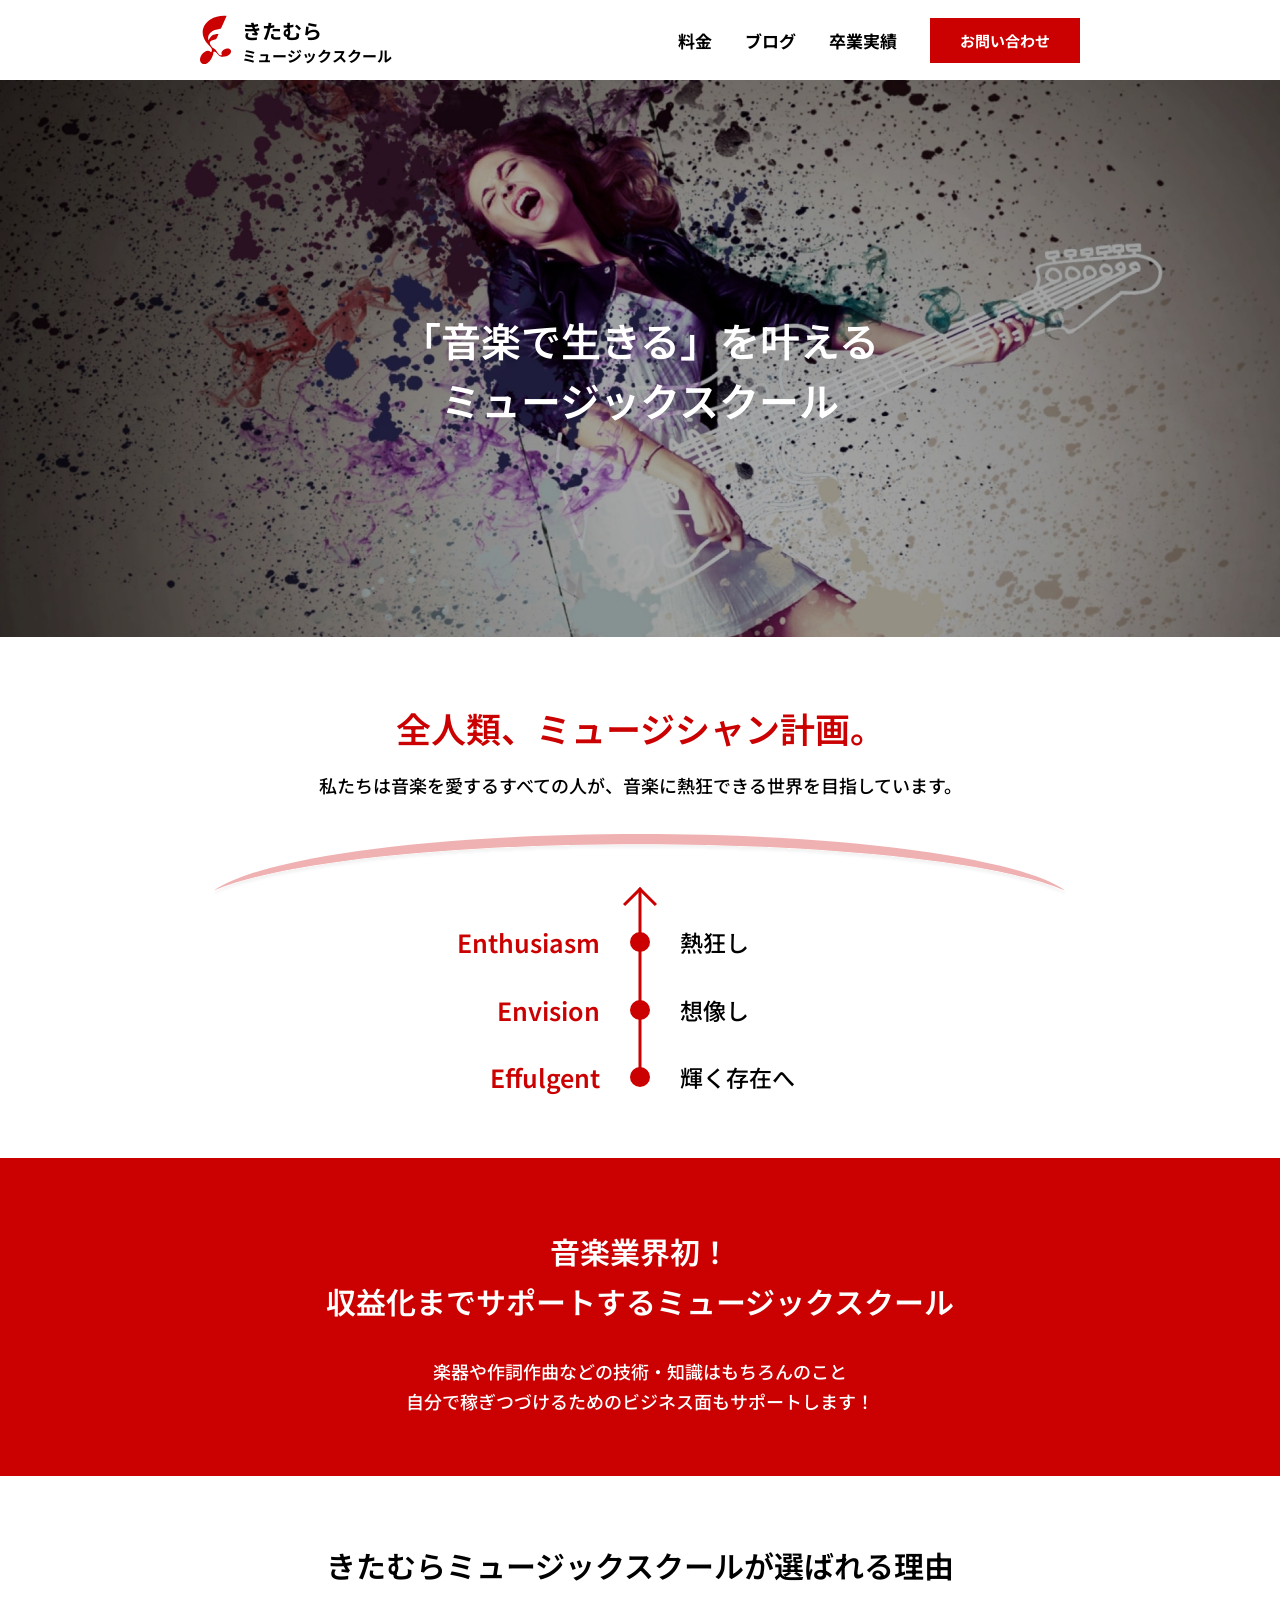
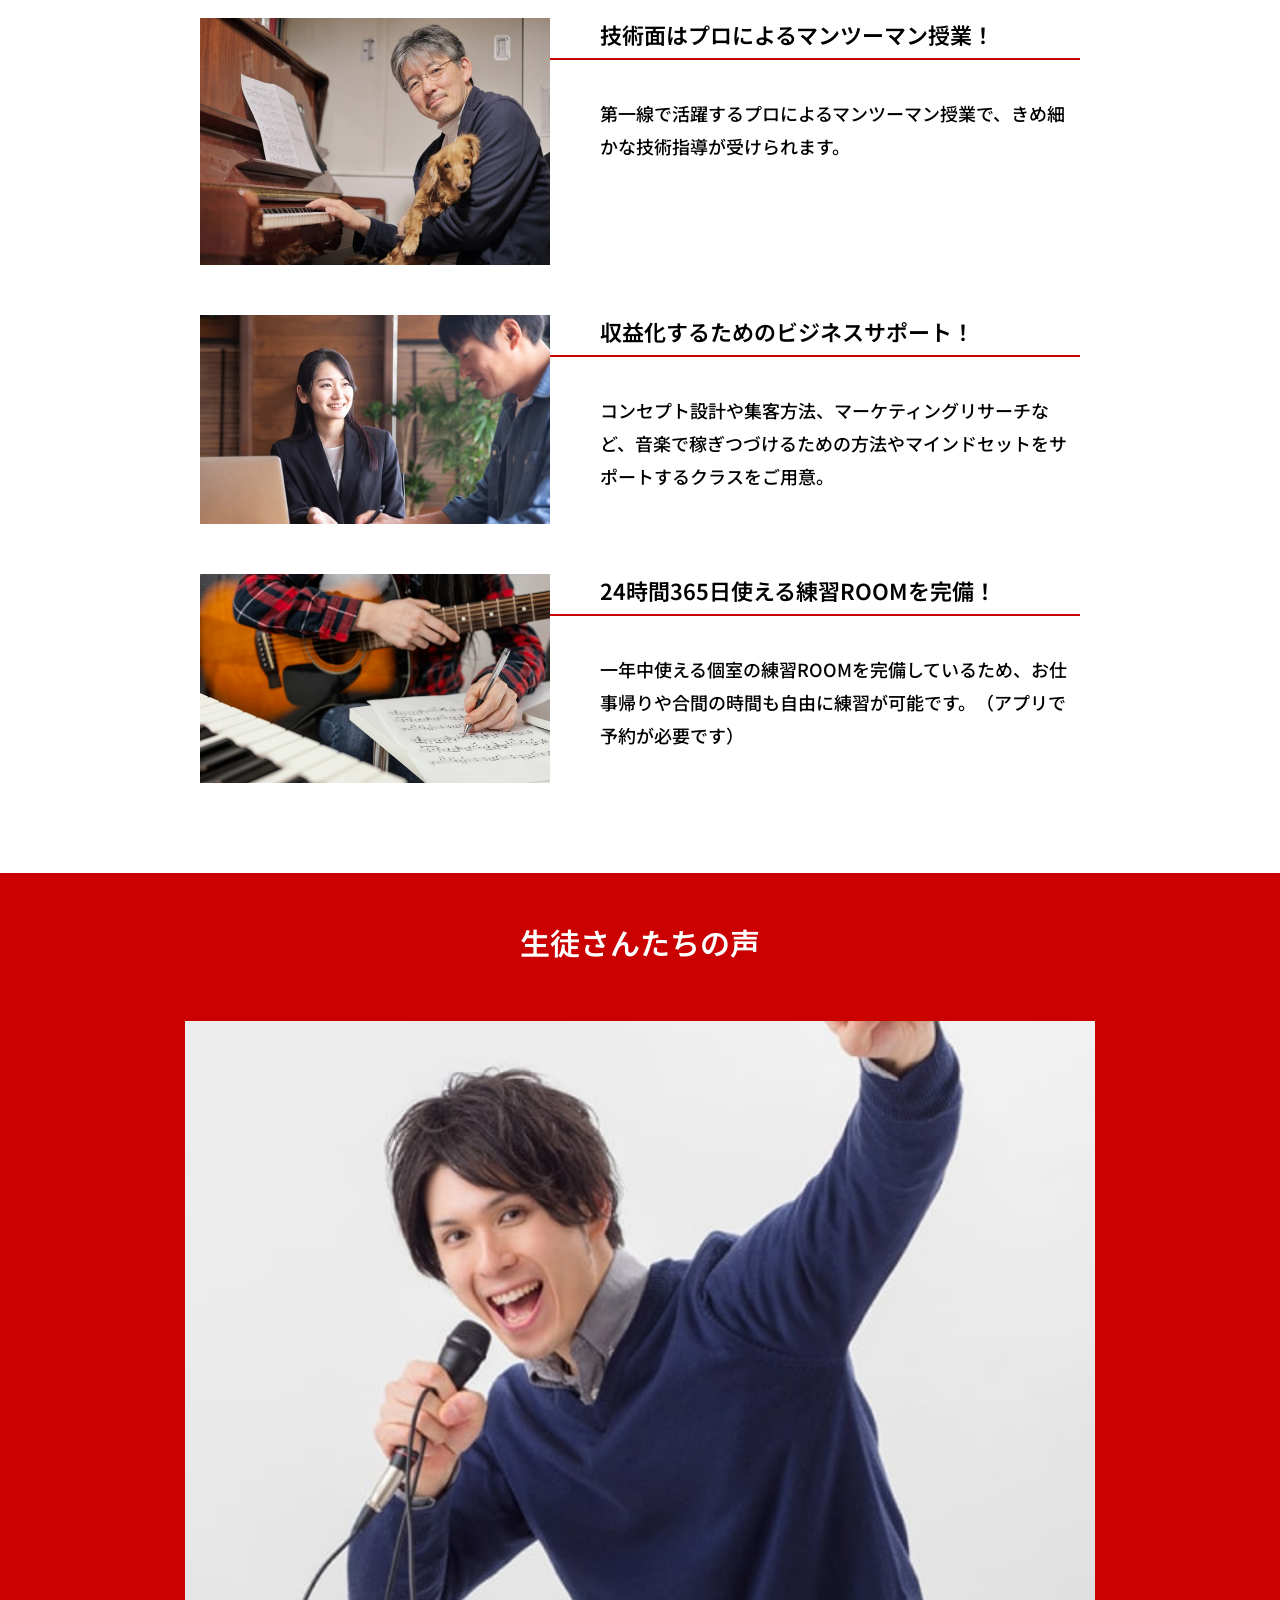
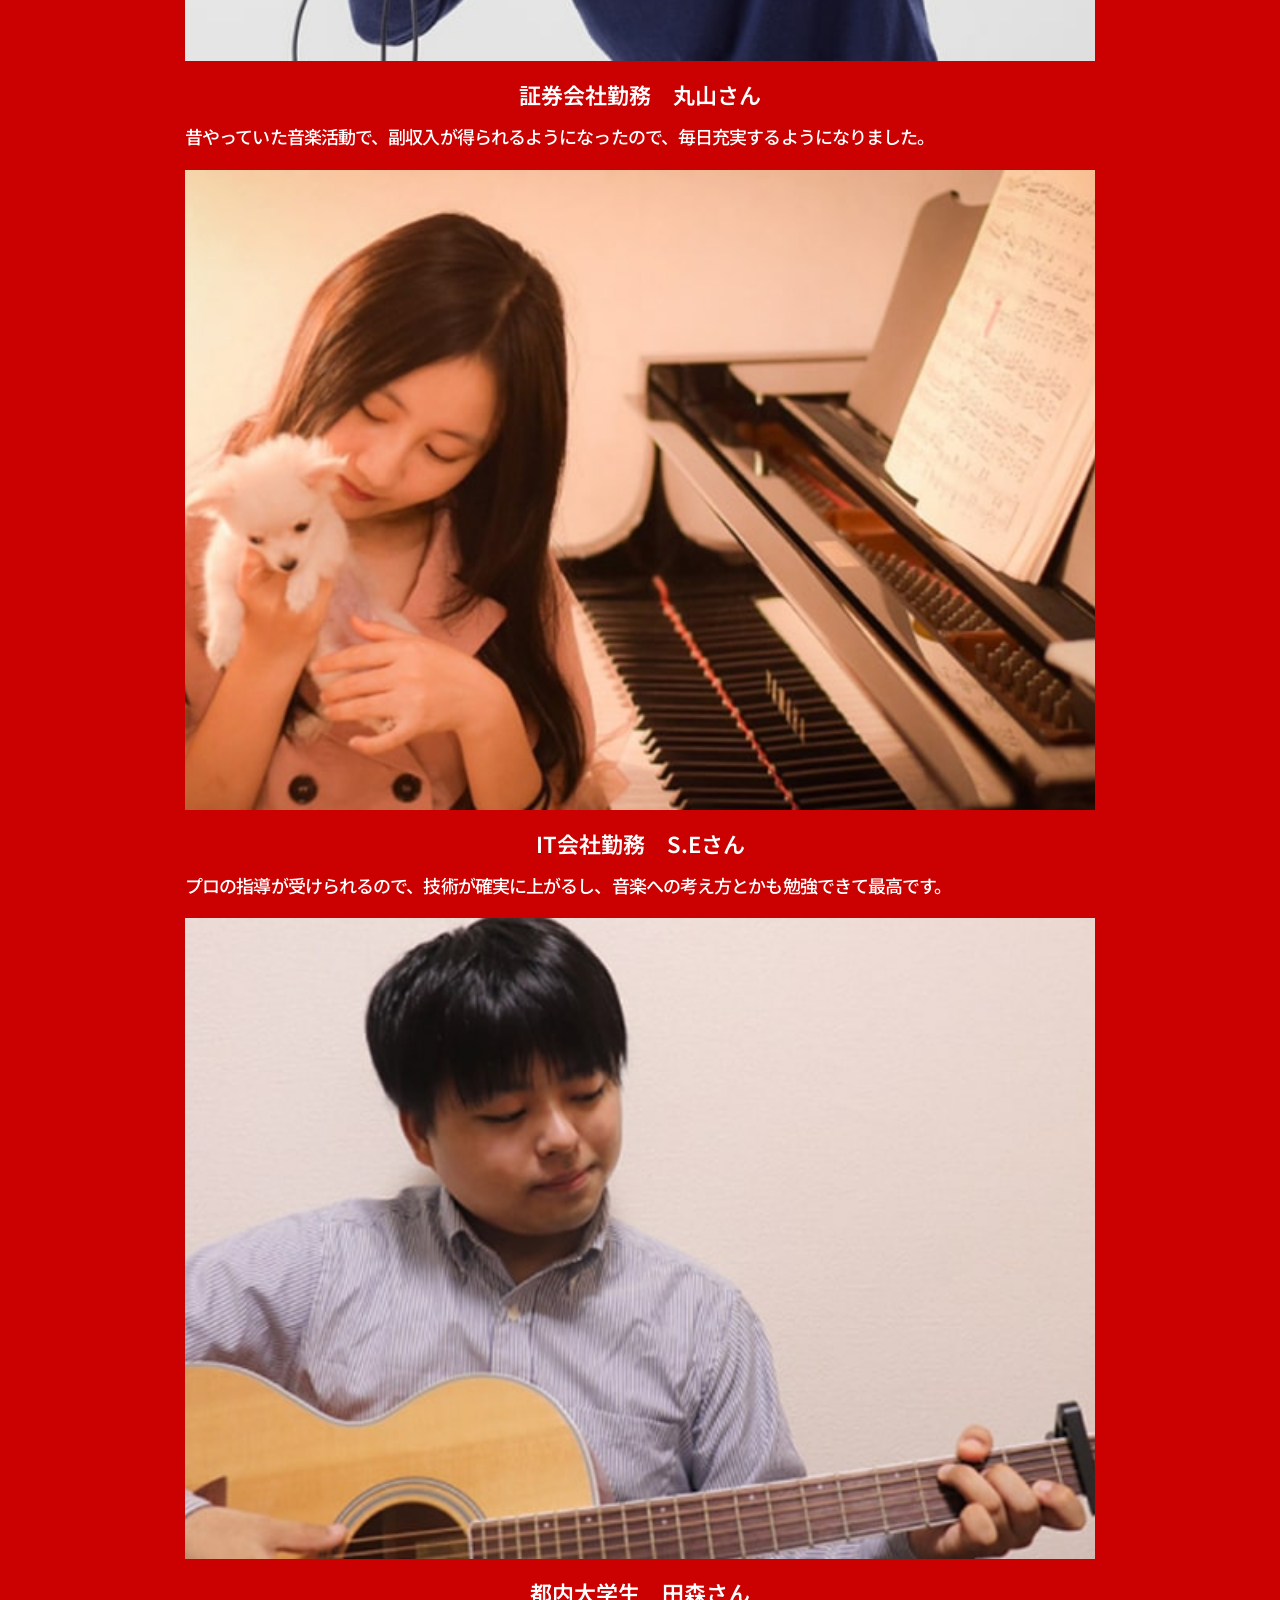
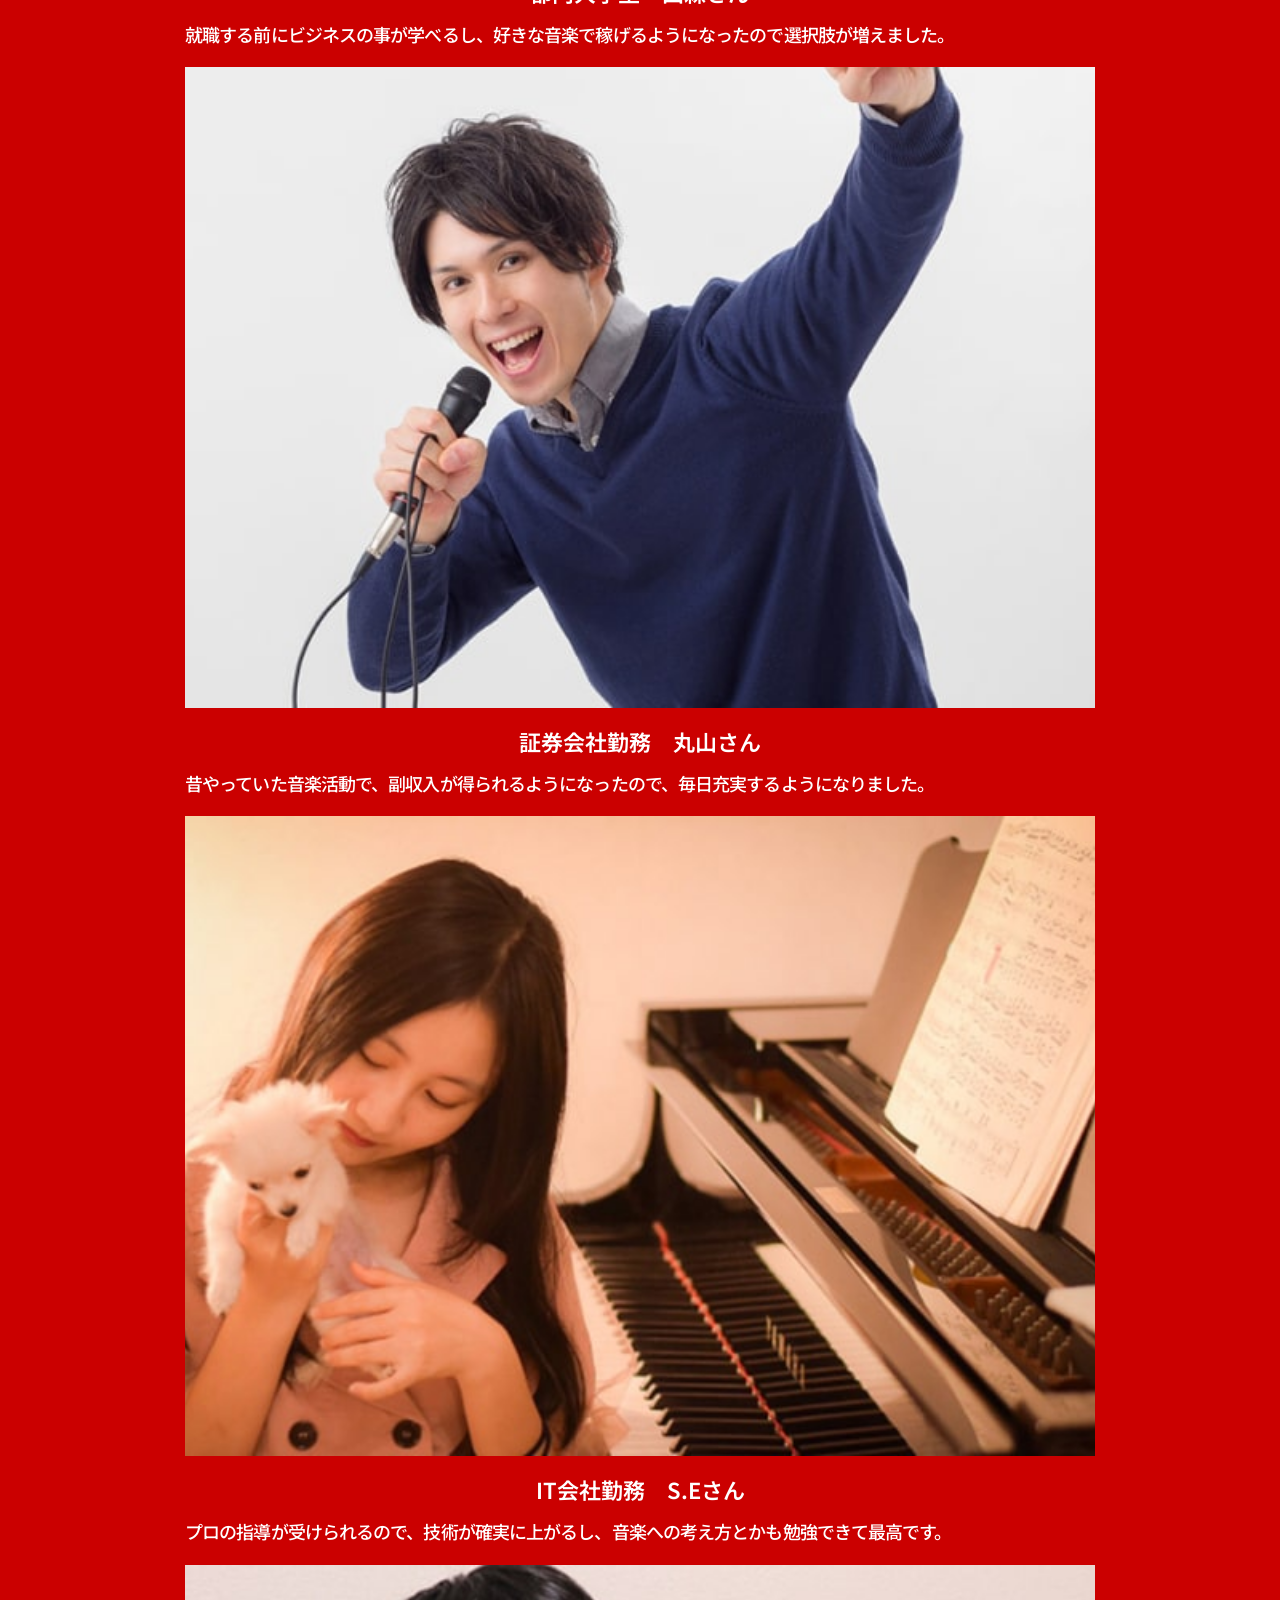
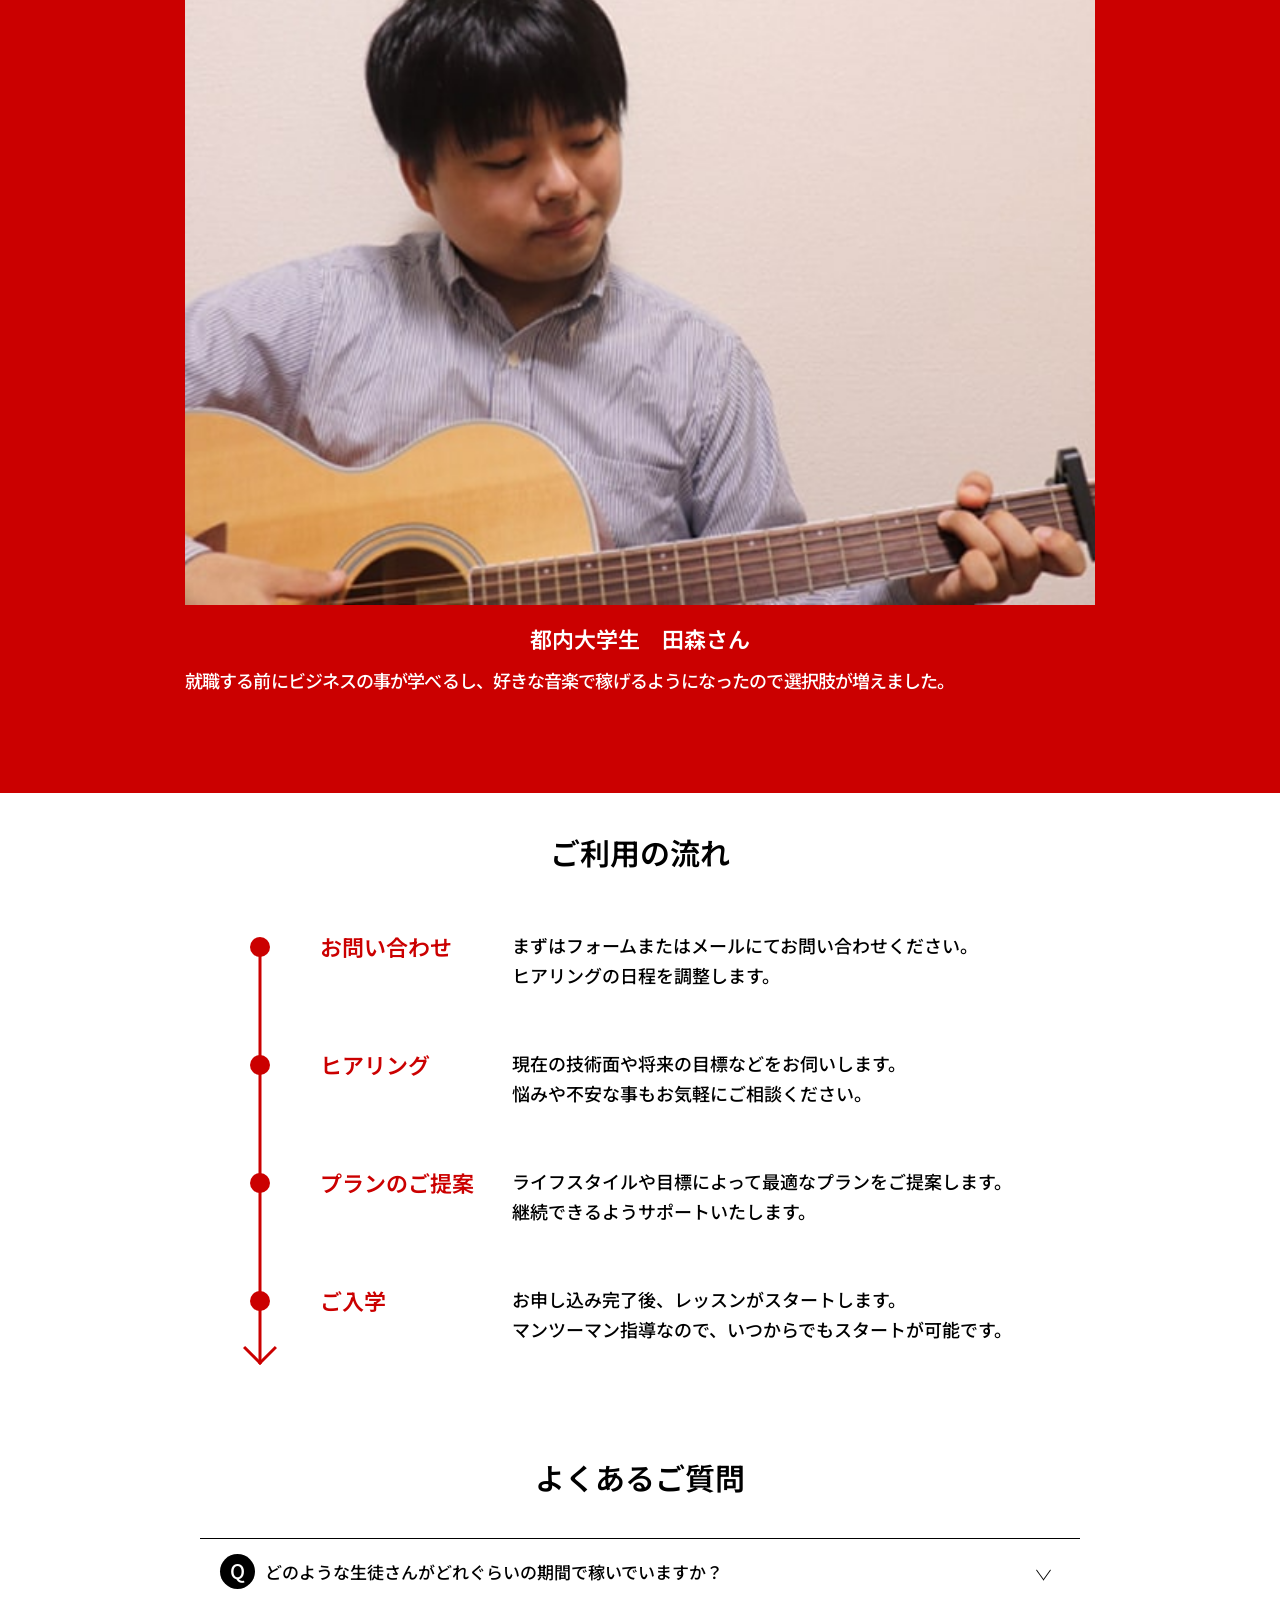
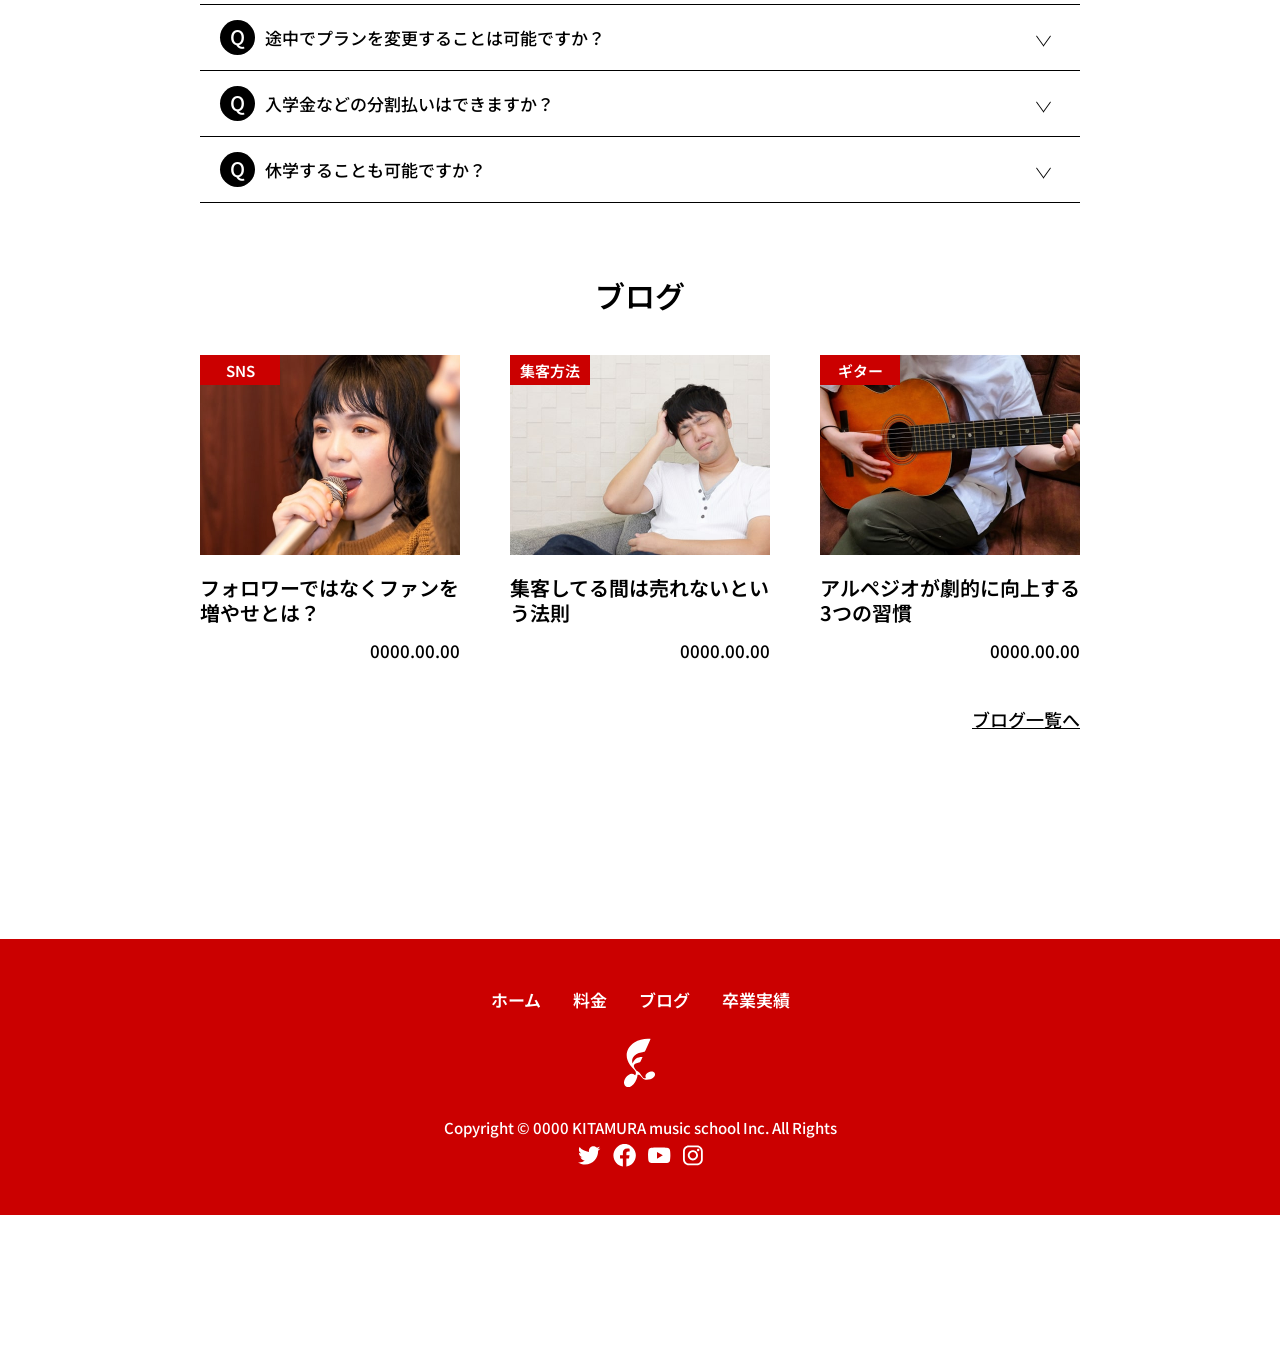
==== index.html @ 6a7f2d74 "トップへ戻る・お問い合わせボタン修正" ====
<!DOCTYPE html>
<html lang="ja">
<head>
    <meta charset="UTF-8">
    <meta name="viewport" content="width=device-width, initial-scale=1.0">
    <title>きたむらミュージックスクール</title>
    <meta name="description" content="音楽業界初！収益化までサポートするミュージックスクールです">
    <meta name="keywords" content="音楽教室, ミュージックスクール, ピアノ教室, ギター教室">
    <meta name="robots" content="noindex">
    <link rel="shortcut icon" href="./images/favicon.ico">
    <link rel="apple-touch-icon" href="/images/apple-touch-icon180x180.png">
    <link rel="icon" type="image/png" href="./images/favicon.svg">
    <meta property="og:title" content="きたむらミュージックスクール">
    <meta property="og:type" content="website">
    <meta property="og:image" content="https://test.rina-suzuki.com/site1/images/ogp.jpg">
    <meta property="og:url" content="https://test.rina-suzuki.com/site1/">
    <meta property="og:description" content="音楽業界初！収益化までサポートするミュージックスクールです">
    <meta property="og:site_name" content="きたむらミュージックスクール">
    <meta property="og:locale" content="ja_JP">
    <meta name="twitter:card" content="Summary with Large Image">
    <!-- Webフォント -->
    <link rel="preconnect" href="https://fonts.googleapis.com">
    <link rel="preconnect" href="https://fonts.gstatic.com" crossorigin>
    <link href="https://fonts.googleapis.com/css2?family=Noto+Sans+JP:wght@100..900&family=Noto+Serif+JP:wght@200..900&display=swap" rel="stylesheet">
    <!-- Webフォント -->
    <!-- css -->
    <link rel="stylesheet" href="./css/style.css">
    <link rel="stylesheet" href="./css/slick.css">
</head>
<body>
<div id="container">
    <header class="l-header p-header">
        <div class="p-header__inner">
            <a href="./index.html" class="p-header__logo p-header-logo">
                <div class="p-header-logo__image">
                    <img src="images/logo-red.svg" alt="きたむらミュージックスクール">
                </div>
                <h1 class="p-header-logo__text">
                    きたむら<br class="u-pc"><span>ミュージックスクール</span>
                </h1>
            </a>
            <div class="p-header__right">
                <div class="c-hamburger u-sp">
                    <span></span>
                    <span></span>
                    <span></span>
                </div>
                <nav class="p-header__nav p-header-nav">
                    <ul class="p-header-nav__lists">
                        <li><a href="./plan.html" class="p-header-nav__list">料金</a></li>
                        <li><a href="./blog-list.html" class="p-header-nav__list">ブログ</a></li>
                        <li><a href="./result-list.html" class="p-header-nav__list">卒業実績</a></li>
                    </ul>
                </nav>
                <a href="./contact-form.html" class="c-btn p-header__btn u-pc">お問い合わせ</a>
            </div>
        </div>
    </header>
    <main class="p-top">
        <!-- fv -->
        <section class="p-top__fv p-top-fv">
            <div class="p-top-fv__bg">
                <picture>
                    <source media="(max-width: 767px)" srcset="images/top/FV-sp.jpg">
                    <img src="images/top/FV.jpg" alt="「音楽で生きる」を叶えるミュージックスクール">
                </picture>
            </div>
            <div class="p-top-fv__message">
                <h2 class="p-top-fv__title">
                    「音楽で生きる」<br class="u-sp">を叶える<br>
                    ミュージックスクール 
                </h2>
            </div>
        </section>
         <!-- concept -->
        <section class="p-top__concept p-top-concept">
            <div class="p-top-concept__inner l-inner">
            <h2 class="p-top-concept__title">全人類、<br class="u-sp">ミュージシャン計画。</h2>
            <p class="p-top-concept__message">私たちは音楽を愛するすべての人が、音楽に熱狂できる世界を目指しています。</p>
            <div class="p-top-concept__image">
                <picture>
                    <source media="(max-width: 767px)" srcset="images/top/semicircle-sp.svg">
                    <img src="images/top/semicircle.svg" alt="全人類、ミュージシャン計画">
                </picture>
            </div>
            <div class="p-top-concept__flow p-concept-flow">
                <div class="p-concept-flow__card p-flow-card">
                    <div class="p-flow-card__en">Enthusiasm</div>
                    <span class="p-flow-card__circle"></span>
                    <div class="p-flow-card__ja">熱狂し</div>
                </div>
                <div class="p-concept-flow__card p-flow-card">
                    <div class="p-flow-card__en">Envision</div>
                    <span class="p-flow-card__circle"></span>
                    <div class="p-flow-card__ja">想像し</div>
                </div>
                <div class="p-concept-flow__card p-flow-card">
                    <div class="p-flow-card__en">Effulgent</div>
                    <span class="p-flow-card__circle"></span>
                    <div class="p-flow-card__ja">輝く存在へ</div>
                </div>
            </div>
            </div>
        </section>
        <!-- message -->
        <section class="p-top__message p-top-message">
            <div class="p-top-message__inner l-inner">
                <h2 class="p-top-message__title c-title">
                    音楽業界初！<br>収益化までサポートする<br class="u-sp">ミュージックスクール
                </h2>
                <div class="p-top-message__text">
                    楽器や作詞作曲などの<br class="u-sp">技術・知識はもちろんのこと<br>
                    自分で稼ぎつづけるための<br class="u-sp">ビジネス面もサポートします！
                </div>
            </div>
        </section>
        <!-- reason -->
        <section class="p-top__reason p-top-reason">
            <div class="p-top-reason__inner l-inner">
                <h2 class="p-top-reason__title c-title">
                    きたむらミュージック<br class="u-sp">スクールが選ばれる理由
                </h2>
                <div class="p-top-reason__items">
                    <div class="p-top-reason__item p-reason-card">
                        <div class="p-reason-card__image">
                            <picture>
                                <source media="(max-width: 767px)" srcset="images/top/reason01-sp.jpg">
                                <img src="images/top/reason01.jpg" alt="技術面はプロによるマンツーマン授業！">
                            </picture>
                        </div>
                        <div class="p-reason-card__body">
                            <h3 class="p-reason-card__title">
                                技術面はプロによるマンツーマン授業！
                            </h3>
                            <p class="p-reason-card__text">
                                第一線で活躍するプロによるマンツーマン授業で、きめ細かな技術指導が受けられます。
                            </p>
                        </div>
                    </div>
                    <div class="p-top-reason__item p-reason-card">
                        <div class="p-reason-card__image">
                            <picture>
                                <source media="(max-width: 767px)" srcset="images/top/reason02-sp.jpg">
                                <img src="images/top/reason02.jpg" alt="収益化するためのビジネスサポート！">
                            </picture>
                        </div>
                        <div class="p-reason-card__body">
                            <h3 class="p-reason-card__title">
                                収益化するためのビジネスサポート！
                            </h3>
                            <p class="p-reason-card__text">
                                コンセプト設計や集客方法、マーケティングリサーチなど、音楽で稼ぎつづけるための方法やマインドセットをサポートするクラスをご用意。
                            </p>
                        </div>
                    </div>
                    <div class="p-top-reason__item p-reason-card">
                        <div class="p-reason-card__image">
                            <picture>
                                <source media="(max-width: 767px)" srcset="images/top/reason03-sp.jpg">
                                <img src="images/top/reason03.jpg" alt="24時間365日使える練習ROOMを完備！">
                            </picture>
                        </div>
                        <div class="p-reason-card__body">
                            <h3 class="p-reason-card__title">
                                24時間365日使える練習ROOMを完備！
                            </h3>
                            <p class="p-reason-card__text">
                                一年中使える個室の練習ROOMを完備しているため、お仕事帰りや合間の時間も自由に練習が可能です。　（アプリで予約が必要です）
                            </p>
                        </div>
                    </div>
                </div>
            </div>
        </section>
        <!-- voice -->
        <section class="p-top__voice p-top-voice">
            <div class="p-top-voice__inner l-inner">
                <h2 class="p-top-voice__title c-title">
                    生徒さんたちの声
                </h2>
                    <div class="p-voice__slider p-voice-slider">
                        <a href="#" class="p-voice-slider__card p-slider-card">
                            <div class="p-slider-card__img">
                                <picture>
                                    <source media="(max-width: 767px)" srcset="images/top/voice01-sp.jpg">
                                    <img src="images/top/voice01.jpg" alt="証券会社勤務丸山さん">
                                </picture>
                            </div>
                            <h3 class="p-slider-card__name">証券会社勤務　丸山さん</h3>
                            <p class="p-slider-card__comment">昔やっていた音楽活動で、副収入が得られるようになったので、毎日充実するようになりました。</p>
                        </a>
                        <a href="#" class="p-voice-slider__card p-slider-card">
                            <div class="p-slider-card__img">
                                <picture>
                                    <source media="(max-width: 767px)" srcset="images/top/voice02-sp.jpg">
                                    <img src="images/top/voice02.jpg" alt="IT会社勤務S.Eさん">
                                </picture>
                            </div>
                            <h3 class="p-slider-card__name">IT会社勤務　S.Eさん</h3>
                            <p class="p-slider-card__comment">プロの指導が受けられるので、技術が確実に上がるし、音楽への考え方とかも勉強できて最高です。</p>
                        </a>
                        <a href="#" class="p-voice-slider__card p-slider-card">
                            <div class="p-slider-card__img">
                                <picture>
                                    <source media="(max-width: 767px)" srcset="images/top/voice03-sp.jpg">
                                    <img src="images/top/voice03.jpg" alt="都内大学生田森さん">
                                </picture>
                            </div>
                            <h3 class="p-slider-card__name">都内大学生　田森さん</h3>
                            <p class="p-slider-card__comment">就職する前にビジネスの事が学べるし、好きな音楽で稼げるようになったので選択肢が増えました。</p>
                        </a>
                        <a href="#" class="p-voice-slider__card p-slider-card">
                            <div class="p-slider-card__img">
                                <picture>
                                    <source media="(max-width: 767px)" srcset="images/top/voice01-sp.jpg">
                                    <img src="images/top/voice01.jpg" alt="証券会社勤務丸山さん">
                                </picture>
                            </div>
                            <h3 class="p-slider-card__name">証券会社勤務　丸山さん</h3>
                            <p class="p-slider-card__comment">昔やっていた音楽活動で、副収入が得られるようになったので、毎日充実するようになりました。</p>
                        </a>
                        <a href="#" class="p-voice-slider__card p-slider-card">
                            <div class="p-slider-card__img">
                                <picture>
                                    <source media="(max-width: 767px)" srcset="images/top/voice02-sp.jpg">
                                    <img src="images/top/voice02.jpg" alt="IT会社勤務S.Eさん">
                                </picture>
                            </div>
                            <h3 class="p-slider-card__name">IT会社勤務　S.Eさん</h3>
                            <p class="p-slider-card__comment">プロの指導が受けられるので、技術が確実に上がるし、音楽への考え方とかも勉強できて最高です。</p>
                        </a>
                        <a href="#" class="p-voice-slider__card p-slider-card">
                            <div class="p-slider-card__img">
                                <picture>
                                    <source media="(max-width: 767px)" srcset="images/top/voice03-sp.jpg">
                                    <img src="images/top/voice03.jpg" alt="都内大学生田森さん">
                                </picture>
                            </div>
                            <h3 class="p-slider-card__name">都内大学生　田森さん</h3>
                            <p class="p-slider-card__comment">就職する前にビジネスの事が学べるし、好きな音楽で稼げるようになったので選択肢が増えました。</p>
                        </a>
                    </div>
            </div>
        </section>
        <!-- process -->
         <section class="p-top__process p-top-process">
            <div class="p-top-process__inner l-inner">
                <h2 class="p-top-process__title c-title">
                    ご利用の流れ
                </h2>
                <div class="p-top-process__lists">
                    <div class="p-top-process__list p-process-list">
                        <h3 class="p-process-list__title">お問い合わせ</h3>
                        <p class="p-process-list__text">
                            まずはフォームまたはメールにてお問い合わせください。<br>
                            ヒアリングの日程を調整します。
                        </p>
                    </div>
                    <div class="p-process-list">
                        <h3 class="p-process-list__title">ヒアリング</h3>
                        <p class="p-process-list__text">
                            現在の技術面や将来の目標などをお伺いします。<br>
                            悩みや不安な事もお気軽にご相談ください。
                        </p>
                    </div>
                    <div class="p-process-list">
                        <h3 class="p-process-list__title">プランのご提案</h3>
                        <p class="p-process-list__text">
                            ライフスタイルや目標によって最適なプランをご提案します。<br>
                            継続できるようサポートいたします。
                        </p>
                    </div>
                    <div class="p-process-list">
                        <h3 class="p-process-list__title">ご入学</h3>
                        <p class="p-process-list__text">
                            お申し込み完了後、レッスンがスタートします。<br>
                            マンツーマン指導なので、いつからでもスタートが可能です。
                        </p>
                    </div>
                </div>
            </div>
         </section>
          <!-- qa -->
         <section class="p-top__qa p-top-qa">
            <div class="p-top-qa__inner l-inner">
                <h2 class="p-top-qa__title c-title">
                    よくあるご質問
                </h2>
                <div class="p-top-qa__lists">
                    <div class="p-top-qa__list p-qa-list">
                        <div class="p-qa-list__q">
                            <span class="p-qa-list__circle p-qa-list-circle__q">Q</span>
                            <p class="p-qa-list__text">
                                どのような生徒さんがどれぐらいの期間で稼いでいますか？
                            </p>
                        </div>
                        <div class="p-qa-list__a">
                            <span class="p-qa-list__circle p-qa-list-circle__a">A</span>
                            <p class="p-qa-list__text p-qa-list__text-a">
                                途中でプラン変更も可能です。毎月15日までに申請すれば翌月からプランが変更となります。
                            </p>
                        </div>
                    </div>
                    <div class="p-qa-list">
                        <div class="p-qa-list__q">
                            <span class="p-qa-list__circle p-qa-list-circle__q">Q</span>
                            <p class="p-qa-list__text">
                                途中でプランを変更することは可能ですか？
                            </p>
                        </div>
                        <div class="p-qa-list__a">
                            <span class="p-qa-list__circle p-qa-list-circle__a">A</span>
                            <p class="p-qa-list__text p-qa-list__text-a">
                                途中でプラン変更も可能です。毎月15日までに申請すれば翌月からプランが変更となります。
                            </p>
                        </div>
                    </div>
                    <div class="p-qa-list">
                        <div class="p-qa-list__q">
                            <span class="p-qa-list__circle p-qa-list-circle__q">Q</span>
                            <p class="p-qa-list__text">
                                入学金などの分割払いはできますか？
                            </p>
                        </div>
                        <div class="p-qa-list__a">
                            <span class="p-qa-list__circle p-qa-list-circle__a">A</span>
                            <p class="p-qa-list__text p-qa-list__text-a">
                                途中でプラン変更も可能です。毎月15日までに申請すれば翌月からプランが変更となります。
                            </p>
                        </div>
                    </div>
                    <div class="p-qa-list">
                        <div class="p-qa-list__q">
                            <span class="p-qa-list__circle p-qa-list-circle__q">Q</span>
                            <p class="p-qa-list__text">
                                休学することも可能ですか？
                            </p>
                        </div>
                        <div class="p-qa-list__a">
                            <span class="p-qa-list__circle p-qa-list-circle__a">A</span>
                            <p class="p-qa-list__text p-qa-list__text-a">
                                途中でプラン変更も可能です。毎月15日までに申請すれば翌月からプランが変更となります。
                            </p>
                        </div>
                    </div>
                </div>
            </div>
         </section>

         <!-- blog -->
         <section class="p-top__blog p-top-blog">
            <div class="p-top-blog__inner l-inner">
                <h2 class="p-top-blog__title c-title">
                    ブログ
                </h2>
                <div class="p-top-blog__lists">
                    <a href="./blog-details.html" class="p-top-blog__card p-blog-card">
                        <div class="p-blog-card__image">
                            <picture>
                                <source media="(max-width: 767px)" srcset="images/top/blog03-sp.jpg">
                                <img src="images/top/blog03.jpg" alt="フォロワーではなくファンを増やせとは？">
                            </picture>
                        </div>
                        <p class="c-caption p-blog-card__caption">
                            SNS
                        </p>
                        <h3 class="p-blog-card__title">
                            フォロワーではなくファンを増やせとは？
                        </h3>
                        <time datetime="0000-00-00" class="p-blog-card__date">
                            0000.00.00
                        </time>
                    </a>
                    <a href="./blog-details.html" class="p-blog-card">
                        <div class="p-blog-card__image">
                            <picture>
                                <source media="(max-width: 767px)" srcset="images/top/blog02-sp.jpg">
                                <img src="images/top/blog02.jpg" alt="集客してる間は売れないという法則">
                            </picture>
                        </div>
                        <p class="c-caption p-blog-card__caption">
                            集客方法
                        </p>
                        <h3 class="p-blog-card__title">
                            集客してる間は売れないという法則
                        </h3>
                        <time datetime="0000-00-00" class="p-blog-card__date">
                            0000.00.00
                        </time>
                    </a>
                    <a href="./blog-details.html" class="p-blog-card">
                        <div class="p-blog-card__image">
                            <picture>
                                <source media="(max-width: 767px)" srcset="images/top/blog01-sp.jpg">
                                <img src="images/top/blog01.jpg" alt="アルペジオが劇的に向上する3つの習慣">
                            </picture>
                        </div>
                        <p class="c-caption p-blog-card__caption">
                            ギター
                        </p>
                        <h3 class="p-blog-card__title">
                            アルペジオが劇的に向上する3つの習慣
                        </h3>
                        <time datetime="0000-00-00" class="p-blog-card__date">
                            0000.00.00
                        </time>
                    </a>
                </div>
                <div class="p-top-blog__more">
                    <a href="./blog-list.html" class="p-top-blog__link">
                    ブログ一覧へ
                    </a>
                </div>
            </div>
         </section>
    </main>
    <footer class="l-footer p-footer">
        <div class="p-footer__inner l-inner">
            <nav class="p-footer__nav p-footer-nav">
                <ul class="p-footer-nav__lists">
                    <li class="p-footer-nav__list"><a href="./index.html">ホーム</a></li>
                    <li class="p-footer-nav__list"><a href="./plan.html">料金</a></li>
                    <li class="p-footer-nav__list"><a href="./blog-list.html">ブログ</a></li>
                    <li class="p-footer-nav__list"><a href="./result-list.html">卒業実績</a></li>
                </ul>
            </nav>
            <a class="p-footer__logo" href="./index.html">
                <img src="images/logo-white.svg" alt="きたむらミュージックスクール">
            </a>
            <p class="p-footer__copyright">
                Copyright &copy; 0000 KITAMURA music school Inc. <br class="u-sp">All Rights
            </p>
            <ul class="p-footer__snsbtn">
                <li>
                    <a href="#">
                        <img src="images/icon-twitter.svg" alt="twitter">
                    </a>
                </li>
                <li>
                    <a href="#">
                        <img src="images/icon-facebook.svg" alt="Facebook">
                    </a>
                </li>
                <li>
                    <a href="#">
                        <img src="images/icon-youtube.svg" alt="YouTube">
                    </a>
                </li>
                <li>
                    <a href="#">
                        <img src="images/icon-instagram.svg" alt="Instagram">
                    </a>
                </li>
            </ul>
        </div>
    </footer>

<!-- トップへ戻るボタン -->
 <a href="#" class="c-back-btn">
    <div class="c-back-btn__icon">
        <img src="images/top-back-btn.svg" alt="トップへ戻る">
    </div>
 </a>

<!-- お問い合わせボタン -->
 <a href="./contact-form.html" class="c-btn c-btn--contact js-contact-btn" alt="お問い合わせ">
    お問い合わせ
 </a>

</div>

<!-- js -->
<script src="https://ajax.googleapis.com/ajax/libs/jquery/3.6.0/jquery.min.js"></script>
<script src="./js/main.js"></script>
<script src="./js/slick.min.js"></script>
</body>
</html>
---- css/style.css ----
@charset "UTF-8";
/*! destyle.css v4.0.1 | MIT License | https://github.com/nicolas-cusan/destyle.css */
/* Reset box-model and set borders */
/* ============================================ */
*,
::before,
::after {
  box-sizing: border-box;
  border-style: solid;
  border-width: 0;
  min-width: 0;
}

/* Document */
/* ============================================ */
/**
 * 1. Correct the line height in all browsers.
 * 2. Prevent adjustments of font size after orientation changes in iOS.
 * 3. Remove gray overlay on links for iOS.
 */
html {
  line-height: 1.15; /* 1 */
  -webkit-text-size-adjust: 100%; /* 2 */
  -webkit-tap-highlight-color: transparent; /* 3*/
}

/* Sections */
/* ============================================ */
/**
 * Remove the margin in all browsers.
 */
body {
  margin: 0;
}

/**
 * Render the `main` element consistently in IE.
 */
main {
  display: block;
}

/* Vertical rhythm */
/* ============================================ */
p,
table,
blockquote,
address,
pre,
iframe,
form,
figure,
dl {
  margin: 0;
}

/* Headings */
/* ============================================ */
h1,
h2,
h3,
h4,
h5,
h6 {
  font-size: inherit;
  font-weight: inherit;
  margin: 0;
}

/* Lists (enumeration) */
/* ============================================ */
ul,
ol {
  margin: 0;
  padding: 0;
  list-style: none;
}

/* Lists (definition) */
/* ============================================ */
dt {
  font-weight: bold;
}

dd {
  margin-left: 0;
}

/* Grouping content */
/* ============================================ */
/**
 * 1. Add the correct box sizing in Firefox.
 * 2. Show the overflow in Edge and IE.
 */
hr {
  box-sizing: content-box; /* 1 */
  height: 0; /* 1 */
  overflow: visible; /* 2 */
  border-top-width: 1px;
  margin: 0;
  clear: both;
  color: inherit;
}

/**
 * 1. Correct the inheritance and scaling of font size in all browsers.
 * 2. Correct the odd `em` font sizing in all browsers.
 */
pre {
  font-family: monospace, monospace; /* 1 */
  font-size: inherit; /* 2 */
}

address {
  font-style: inherit;
}

/* Text-level semantics */
/* ============================================ */
/**
 * Remove the gray background on active links in IE 10.
 */
a {
  background-color: transparent;
  text-decoration: none;
  color: inherit;
}

/**
 * 1. Remove the bottom border in Chrome 57-
 * 2. Add the correct text decoration in Chrome, Edge, IE, Opera, and Safari.
 */
abbr[title] {
  -webkit-text-decoration: underline dotted;
          text-decoration: underline dotted; /* 2 */
}

/**
 * Add the correct font weight in Chrome, Edge, and Safari.
 */
b,
strong {
  font-weight: bolder;
}

/**
 * 1. Correct the inheritance and scaling of font size in all browsers.
 * 2. Correct the odd `em` font sizing in all browsers.
 */
code,
kbd,
samp {
  font-family: monospace, monospace; /* 1 */
  font-size: inherit; /* 2 */
}

/**
 * Add the correct font size in all browsers.
 */
small {
  font-size: 80%;
}

/**
 * Prevent `sub` and `sup` elements from affecting the line height in
 * all browsers.
 */
sub,
sup {
  font-size: 75%;
  line-height: 0;
  position: relative;
  vertical-align: baseline;
}

sub {
  bottom: -0.25em;
}

sup {
  top: -0.5em;
}

/* Replaced content */
/* ============================================ */
/**
 * Prevent vertical alignment issues.
 */
svg,
img,
embed,
object,
iframe {
  vertical-align: bottom;
}

/* Forms */
/* ============================================ */
/**
 * Reset form fields to make them styleable.
 * 1. Make form elements stylable across systems iOS especially.
 * 2. Inherit text-transform from parent.
 */
button,
input,
optgroup,
select,
textarea {
  -webkit-appearance: none; /* 1 */
  -moz-appearance: none;
       appearance: none;
  vertical-align: middle;
  color: inherit;
  font: inherit;
  background: transparent;
  padding: 0;
  margin: 0;
  border-radius: 0;
  text-align: inherit;
  text-transform: inherit; /* 2 */
}

/**
 * Correct cursors for clickable elements.
 */
button,
[type=button],
[type=reset],
[type=submit] {
  cursor: pointer;
}

button:disabled,
[type=button]:disabled,
[type=reset]:disabled,
[type=submit]:disabled {
  cursor: default;
}

/**
 * Improve outlines for Firefox and unify style with input elements & buttons.
 */
:-moz-focusring {
  outline: auto;
}

select:disabled {
  opacity: inherit;
}

/**
 * Remove padding
 */
option {
  padding: 0;
}

/**
 * Reset to invisible
 */
fieldset {
  margin: 0;
  padding: 0;
  min-width: 0;
}

legend {
  padding: 0;
}

/**
 * Add the correct vertical alignment in Chrome, Firefox, and Opera.
 */
progress {
  vertical-align: baseline;
}

/**
 * Remove the default vertical scrollbar in IE 10+.
 */
textarea {
  overflow: auto;
}

/**
 * Correct the cursor style of increment and decrement buttons in Chrome.
 */
[type=number]::-webkit-inner-spin-button,
[type=number]::-webkit-outer-spin-button {
  height: auto;
}

/**
 * Correct the outline style in Safari.
 */
[type=search] {
  outline-offset: -2px; /* 1 */
}

/**
 * Remove the inner padding in Chrome and Safari on macOS.
 */
[type=search]::-webkit-search-decoration {
  -webkit-appearance: none;
}

/**
 * 1. Correct the inability to style clickable types in iOS and Safari.
 * 2. Fix font inheritance.
 */
::-webkit-file-upload-button {
  -webkit-appearance: button; /* 1 */
  font: inherit; /* 2 */
}

/**
 * Fix appearance for Firefox
 */
[type=number] {
  -moz-appearance: textfield;
}

/**
 * Clickable labels
 */
label[for] {
  cursor: pointer;
}

/* Interactive */
/* ============================================ */
/*
 * Add the correct display in Edge, IE 10+, and Firefox.
 */
details {
  display: block;
}

/*
 * Add the correct display in all browsers.
 */
summary {
  display: list-item;
}

/*
 * Remove outline for editable content.
 */
[contenteditable]:focus {
  outline: auto;
}

/* Tables */
/* ============================================ */
/**
1. Correct table border color inheritance in all Chrome and Safari.
*/
table {
  border-color: inherit; /* 1 */
  border-collapse: collapse;
}

caption {
  text-align: left;
}

td,
th {
  vertical-align: top;
  padding: 0;
}

th {
  text-align: left;
  font-weight: bold;
}

/* 色 */
/* リキッドレイアウト */
html {
  -webkit-appearance: none;
  -moz-appearance: none;
  appearance: none;
  -webkit-text-seize-adjust: 100%;
  scroll-behavior: smooth;
  scroll-padding-top: 8rem;
}
@media (max-width: 767px) {
  html html {
    scroll-padding-top: 5rem;
  }
}

html {
  font-size: 16px;
}
@media (min-width: 768px) {
  html {
    font-size: 1.7021276596vw;
  }
}
@media (min-width: 940px) {
  html {
    font-size: 16px;
  }
}
@media (max-width: 375px) {
  html {
    font-size: 4.2666666667vw;
  }
}

body {
  margin: 0;
  font-family: "YuGothic", "Yu Gothic", "游ゴシック", "Noto Sans JP", sans-serif;
  font-weight: 500;
  font-style: normal;
  text-decoration: none;
  color: #000;
}

#container {
  width: 100%;
  overflow: hidden;
}

p, h1, h2, h3, a {
  margin: 0;
}

a {
  text-decoration: none;
  cursor: pointer;
}

img {
  width: 100%;
  height: auto;
  display: block;
}

.l-footer {
  padding-block: 2.75rem 2.625rem;
}
@media (max-width: 767px) {
  .l-footer {
    padding-block: 2.75rem 2.8125rem;
  }
}

.l-footer-nav {
  display: flex;
  justify-content: center;
}

.l-footer-nav__lists {
  display: flex;
  -moz-column-gap: 0.75rem;
       column-gap: 0.75rem;
}
@media (max-width: 767px) {
  .l-footer-nav__lists {
    -moz-column-gap: 0.5625rem;
         column-gap: 0.5625rem;
  }
}

.l-footer-nav__list a {
  font-size: 1.0625rem;
  line-height: 1.9411764706;
  font-weight: 600;
  padding: 0.625rem;
  transition: all 0.4s;
  cursor: pointer;
}
.l-footer-nav__list a:hover {
  opacity: 0.7;
}

.l-footer__logo {
  display: block;
  margin-top: 0.75rem;
  margin-inline: auto;
  width: 3.25rem;
  padding: 0.625rem;
  cursor: pointer;
  transition: all 0.4s;
}
@media (max-width: 767px) {
  .l-footer__logo {
    margin-top: 0.5625rem;
  }
}
.l-footer__logo:hover {
  opacity: 0.7;
}

.l-footer__copyright {
  margin-top: 0.8125rem;
  margin-inline: auto;
  text-align: center;
  font-size: 0.9375rem;
  line-height: 2.2;
}
@media (max-width: 767px) {
  .l-footer__copyright {
    margin-top: 1.1875rem;
    line-height: 1.3333333333;
  }
}

.l-footer__snsbtn {
  display: flex;
  align-items: center;
  justify-content: center;
}
@media (max-width: 767px) {
  .l-footer__snsbtn {
    margin-top: 0.625rem;
  }
}

.l-footer__snsbtn a {
  display: inline-block;
  padding: 0 0.375rem 0.375rem 0.375rem;
  transition: all 0.4s;
  cursor: pointer;
}
@media (max-width: 767px) {
  .l-footer__snsbtn a {
    padding: 0.375rem;
  }
}
.l-footer__snsbtn a:hover {
  opacity: 0.7;
}

.l-header {
  width: 100%;
  position: fixed; /* ヘッダーを固定 */
  top: 0; /* 上部に配置 */
  z-index: 999; /* 表示順序を設定 */
}

.l-inner {
  max-width: 58.75rem;
  padding-inline: 1.875rem;
  margin: 0 auto;
}
@media (max-width: 767px) {
  .l-inner {
    padding-inline: 1.25rem;
  }
}

.l-two-col-container {
  display: grid;
  grid-template-columns: 1fr 15.625rem;
  -moz-column-gap: 1.875rem;
       column-gap: 1.875rem;
  padding-block: 4.375rem 11.625rem;
}
@media (max-width: 767px) {
  .l-two-col-container {
    grid-template-columns: 1fr;
    row-gap: 1.75rem;
    padding-block: 3.25rem 12.3125rem;
  }
}

.l-two-col-container__side {
  display: flex;
  flex-direction: column;
  row-gap: 1.875rem;
}

/* --------------
ハンバーガーメニュー
-----------------*/
.c-hamburger {
  width: 4.4375rem;
  height: 3.125rem;
  background-color: #cb0000;
  position: relative;
  cursor: pointer;
}
.c-hamburger span {
  display: block;
  width: 2.0625rem;
  height: 0.25rem;
  background: #FFF;
  border-radius: 0.125rem;
  position: absolute;
  left: 1.1875rem;
  top: 50%;
  transform: translateY(-50%);
  transition: all 0.5s;
}
.c-hamburger span:nth-of-type(1) {
  top: 25%;
}
.c-hamburger span:nth-of-type(2) {
  top: 50%;
}
.c-hamburger span:nth-of-type(3) {
  top: 75%;
}

.c-hamburger.active span:nth-of-type(1) {
  top: 50%;
  transform: translateY(-50%) rotate(45deg);
}

.c-hamburger.active span:nth-of-type(2) {
  display: none;
}

.c-hamburger.active span:nth-of-type(3) {
  top: 50%;
  transform: translateY(-50%) rotate(-45deg);
}

/* --------------
ボタン
-----------------*/
.c-btn {
  color: #FFF;
  background-color: #cb0000;
  border: #cb0000 solid;
  font-weight: 600;
  display: flex;
  justify-content: center;
  align-items: center;
  cursor: pointer;
  transition: all 0.3s ease;
}
.c-btn:hover {
  color: #cb0000;
  background-color: #FFF;
}

.c-btn--contact {
  opacity: 0;
  visibility: hidden;
  width: 18.75rem;
  height: 3.75rem;
  font-size: 1.25rem;
  font-weight: 600;
  line-height: 1.65;
  padding-top: 0.375rem;
  margin-bottom: -0.0625rem;
  letter-spacing: 0.15em;
  z-index: 999;
  position: absolute;
  bottom: 28.2rem;
  right: 0;
  transition: background-color 0.5s ease, color 0.5s ease;
}
.c-btn--contact:hover {
  color: #cb0000;
  background-color: #FFF;
}
@media (max-width: 767px) {
  .c-btn--contact {
    left: 50%;
    right: auto;
    transform: translateX(-50%);
    padding: 0.75rem 6.3125rem 0.75rem 6.125rem;
    bottom: 19rem;
    width: 20.9375rem;
    white-space: nowrap;
  }
}

.c-btn--contact.active {
  opacity: 1;
  visibility: visible;
}

/* --------------
h2(c-title)
-----------------*/
.c-title {
  font-size: 1.875rem;
  line-height: 1.6666666667;
  font-weight: 600;
  text-align: center;
}
@media (max-width: 767px) {
  .c-title {
    font-size: 1.5625rem;
    line-height: 1.6;
  }
}

/* --------------
c-title2(h2)
-----------------*/
.c-title2 {
  font-size: 1.5625rem;
  line-height: 1.3333333333;
  font-weight: 600;
  text-align: center;
}

/* --------------
キャプション
-----------------*/
.c-caption {
  position: absolute;
  top: 0;
  left: 0;
  height: 1.875rem;
  min-width: 5rem;
  padding-inline: 0.625rem;
  display: flex;
  justify-content: center;
  align-items: center;
  background-color: #cb0000;
  color: #FFF;
  font-size: 0.9375rem;
  line-height: 1.6666666667;
  font-weight: 600;
  z-index: 99;
}
@media (max-width: 767px) {
  .c-caption {
    width: 5.625rem;
  }
}

/* --------------
トップへ戻るボタン
-----------------*/
.c-back-btn {
  opacity: 0;
  visibility: hidden;
  display: flex;
  width: 4.25rem;
  height: 4.25rem;
  background-color: rgba(0, 0, 0, 0.502);
  border-radius: 50%;
  justify-content: center;
  align-items: center;
  right: 7.25rem;
  z-index: 999;
  cursor: pointer;
  /* ホバー時のフェード */
}
@media (max-width: 767px) {
  .c-back-btn {
    right: 1.25rem;
  }
}
.c-back-btn:hover {
  opacity: 0.7 !important;
}

.c-back-btn.active {
  opacity: 1;
  visibility: visible;
}

.c-back-btn__icon {
  width: 1.6875rem;
}

/* --------------
c-circle
-----------------*/
.c-circle {
  display: inline-block;
  width: 0.9375rem;
  height: 0.9375rem;
  border-radius: 50%;
}

.c-circle__black {
  background-color: #000;
}

.c-circle__red {
  background-color: #cb0000;
}

/* --------------
c-pagination
-----------------*/
.c-pagination {
  margin-top: 4.5rem;
  display: flex;
  justify-content: center;
  align-items: center;
  text-align: center;
}
@media (max-width: 767px) {
  .c-pagination {
    margin-top: 3.6875rem;
  }
}

.c-pagination__item {
  display: block;
  margin-right: 0.625rem;
  width: 3.125rem;
  height: 3.125rem;
  border: 0.0625rem solid #000;
}
@media (max-width: 767px) {
  .c-pagination__item {
    margin-right: 0.3125rem;
    width: 2.75rem;
    height: 2.75rem;
  }
}

.c-pagination__item:last-child {
  margin-right: 0;
}

.c-pagination__item a {
  display: flex;
  align-items: center;
  justify-content: center;
  width: 100%;
  height: 100%;
  text-decoration: none;
  font-size: 1.125rem;
  font-weight: 600;
  line-height: 1.6666666667;
  transition: all 0.5s ease;
}
@media (max-width: 767px) {
  .c-pagination__item a {
    font-size: 1rem;
    line-height: 1.75;
  }
}
.c-pagination__item a:hover {
  background-color: #000;
  color: #FFF;
}

.c-pagination__active {
  background-color: #000;
  color: #FFF;
  transition: none;
}

.c-pagination__active a {
  cursor: default;
}

.c-pagination__disable {
  display: flex;
  align-items: center;
  justify-content: center;
  font-size: 1.125rem;
  margin-inline: 0.625rem 1.25rem;
}
@media (max-width: 767px) {
  .c-pagination__disable {
    font-size: 1rem;
    margin-inline: 0.4375rem 0.75rem;
  }
}

/* --------------
c-side-title
-----------------*/
.c-side-title {
  height: 3.125rem;
  background: #000;
  display: flex;
  align-items: center;
  justify-content: center;
}
.c-side-title p {
  color: #FFF;
  font-size: 1.125rem;
  line-height: 1;
  font-weight: 600;
}

.c-related {
  margin-top: 5.875rem;
}
@media (max-width: 767px) {
  .c-related {
    margin-top: 3.875rem;
  }
}

.c-related__label {
  background-color: #000;
  color: #FFF;
  font-size: 1.125rem;
  font-weight: 600;
  line-height: 1.8333333333;
  padding: 0.5625rem 0 0.5rem 1.875rem;
  text-align: left;
}
@media (max-width: 767px) {
  .c-related__label {
    text-align: center;
    padding: 0.625rem 0 0.4375rem 0;
  }
}

.c-related__list {
  margin-top: 1.875rem;
  display: flex;
  flex-direction: column;
  row-gap: 1.875rem;
}
@media (max-width: 767px) {
  .c-related__list {
    margin-top: 1.25rem;
    row-gap: 1.25rem;
  }
}

.c-related__wrap {
  width: 100%;
  display: flex;
  -moz-column-gap: 1.875rem;
       column-gap: 1.875rem;
  transition: all 0.5s ease;
}
.c-related__wrap:hover {
  opacity: 0.7;
}
@media (max-width: 767px) {
  .c-related__wrap {
    -moz-column-gap: 1.25rem;
         column-gap: 1.25rem;
  }
}

.c-related__right {
  position: relative;
  width: 16.25rem;
}
@media (max-width: 767px) {
  .c-related__right {
    width: 10rem;
  }
}

.c-related__right2 {
  width: 12.5rem;
}
@media (max-width: 767px) {
  .c-related__right2 {
    width: 10rem;
  }
}

.c-related__image {
  width: 16.25rem;
}
@media (max-width: 767px) {
  .c-related__image {
    width: 100%;
  }
}

.c-related__image2 {
  width: 12.5rem;
}
@media (max-width: 767px) {
  .c-related__image2 {
    width: 100%;
  }
}

.c-related__image img {
  aspect-ratio: 260/183;
  -o-object-fit: cover;
     object-fit: cover;
}
@media (max-width: 767px) {
  .c-related__image img {
    aspect-ratio: 160/113;
  }
}

.c-related__image2 img {
  aspect-ratio: 200/140;
  -o-object-fit: cover;
     object-fit: cover;
}
@media (max-width: 767px) {
  .c-related__image2 img {
    aspect-ratio: 160/110;
  }
}

.c-related__caption {
  min-width: 6.25rem;
}
@media (max-width: 767px) {
  .c-related__caption {
    width: 5rem;
  }
}

.c-related__caption2 {
  width: 5rem;
}

.c-related__textarea {
  flex: 1;
}

@media (max-width: 767px) {
  .c-related__textarea2 {
    padding-top: 0.5rem;
  }
}

.c-related__title {
  font-size: 1.25rem;
  line-height: 1.25;
  font-weight: 600;
  display: -webkit-box;
  -webkit-box-orient: vertical;
  -webkit-line-clamp: 3;
  overflow: hidden;
}
@media (max-width: 767px) {
  .c-related__title {
    font-size: 1.0625rem;
    line-height: 1.6470588235;
  }
}

.c-related__time {
  display: inline-block;
  font-size: 1.0625rem;
  line-height: 1.7647058824;
  margin-top: 0.8125rem;
  padding-left: 0.25rem;
}
@media (max-width: 767px) {
  .c-related__time {
    margin-top: 0.1875rem;
    padding-left: 0;
  }
}

.c-list-item__article {
  font-size: 1.125rem;
  line-height: 1.6666666667;
  margin-top: 0.6875rem;
}
@media (max-width: 767px) {
  .c-list-item__article {
    font-size: 1rem;
    line-height: 1.875;
    margin-top: 0.5rem;
  }
}

.p-top-fv {
  margin-top: 5rem;
  width: 100%;
  position: relative;
  overflow: hidden;
}
@media (max-width: 767px) {
  .p-top-fv {
    margin-top: 3.125rem;
  }
}

.p-top-fv__bg {
  width: 100%;
  position: relative;
}

.p-top-fv__bg::after {
  content: "";
  position: absolute;
  top: 0;
  left: 0;
  width: 100%;
  height: 100%;
  background-color: rgba(80, 80, 80, 0.502);
  z-index: 9;
  mix-blend-mode: multiply;
  pointer-events: none;
}

.p-top-fv__message {
  position: absolute;
  top: 52%;
  left: 50%;
  width: 100%;
  transform: translate(-50%, -50%);
  z-index: 10;
}
@media (max-width: 767px) {
  .p-top-fv__message {
    top: 51.5%;
  }
}

.p-top-fv__title {
  color: #FFF;
  font-size: 2.5rem;
  line-height: 1.5;
  font-weight: 600;
  text-align: center;
}
@media (max-width: 767px) {
  .p-top-fv__title {
    font-size: 1.875rem;
    line-height: 1.6666666667;
  }
}

.p-top-concept {
  padding-block: 4.125rem 2.9375rem;
  background-color: #FFF;
}
@media (max-width: 767px) {
  .p-top-concept {
    padding-block: 2.875rem 1.75rem;
  }
}

.p-top-concept__title {
  font-size: 2.1875rem;
  line-height: 1.4285714286;
  color: #cb0000;
  font-weight: 600;
  text-align: center;
}
@media (max-width: 767px) {
  .p-top-concept__title {
    font-size: 1.5625rem;
    line-height: 1.6;
  }
}

.p-top-concept__message {
  font-size: 1.125rem;
  line-height: 1.6666666667;
  text-align: center;
  margin-block: 1.0625rem 2.125rem;
}
@media (max-width: 767px) {
  .p-top-concept__message {
    font-size: 1.125rem;
    margin-block: 0.4375rem 1.25rem;
  }
}

.p-top-concept__image {
  width: 53.625rem;
  margin: 0 auto;
}
@media (max-width: 767px) {
  .p-top-concept__image {
    width: 100%;
  }
}

.p-concept-flow {
  width: 100%;
  margin-top: 0.75rem;
}
@media (max-width: 767px) {
  .p-concept-flow {
    margin-top: 1.5625rem;
    padding-right: 0.3125rem;
  }
}

.p-flow-card {
  width: 100%;
  padding-block: 0.54375rem;
  display: flex;
  align-items: center;
  justify-content: center;
}
@media (max-width: 767px) {
  .p-flow-card {
    padding-block: 0.53125rem;
  }
}

.p-flow-card__en {
  width: 9.375rem;
  font-size: 1.5625rem;
  line-height: 2;
  font-weight: 600;
  color: #cb0000;
  text-align: right;
}
@media (max-width: 767px) {
  .p-flow-card__en {
    width: 7.5rem;
    font-size: 1.25rem;
    line-height: 2.5;
  }
}

.p-flow-card__circle {
  background-color: #cb0000;
  width: 1.25rem;
  height: 1.25rem;
  border-radius: 50%;
  margin-inline: 1.875rem;
  position: relative;
}

.p-flow-card__ja {
  width: 9.375rem;
  font-size: 1.4375rem;
  line-height: 2.1739130435;
  text-align: left;
}
@media (max-width: 767px) {
  .p-flow-card__ja {
    width: 6.875rem;
    font-size: 1.25rem;
    line-height: 2.5;
  }
}

.p-flow-card:first-of-type .p-flow-card__circle::before {
  content: "";
  position: absolute;
  width: 1.5rem;
  height: 1.5rem;
  border-top: 0.1875rem solid #CB0000;
  border-left: 0.1875rem solid #CB0000;
  top: -200%;
  left: -10%;
  transform: rotate(45deg);
}

.p-flow-card:last-of-type .p-flow-card__circle::after {
  content: "";
  position: absolute;
  width: 0.1875rem;
  height: 12.125rem;
  background-color: #CB0000;
  top: -880%;
  left: 50%;
  transform: translateX(-50%);
}

.p-top-message {
  padding-block: 4.25rem 3.75rem;
  background-color: #cb0000;
}
@media (max-width: 767px) {
  .p-top-message {
    padding-block: 3.0625rem 2.5rem;
  }
}

.p-top-message__title {
  color: #FFF;
}

.p-top-message__text {
  margin-top: 1.875rem;
  font-size: 1.125rem;
  line-height: 1.6666666667;
  color: #FFF;
  text-align: center;
}
@media (max-width: 767px) {
  .p-top-message__text {
    margin-top: 0.875rem;
  }
}

.p-top-reason {
  padding-block: 4rem 5.625rem;
}
@media (max-width: 767px) {
  .p-top-reason {
    padding-block: 3.0625rem 2.4375rem;
  }
}

.p-top-reason__items {
  display: grid;
  margin-top: 1.75rem;
  row-gap: 3.125rem;
}
@media (max-width: 767px) {
  .p-top-reason__items {
    margin-top: 2.25rem;
    row-gap: 2.4375rem;
  }
}

.p-reason-card {
  display: flex;
  width: 100%;
}
@media (max-width: 767px) {
  .p-reason-card {
    display: block;
  }
}

.p-reason-card__image {
  width: 21.875rem;
}
@media (max-width: 767px) {
  .p-reason-card__image {
    width: 100%;
  }
}

.p-reason-card__body {
  flex: 1;
}
@media (max-width: 767px) {
  .p-reason-card__body {
    width: 100%;
  }
}

.p-reason-card__title {
  padding-left: 3.125rem;
  padding-bottom: 0.4375rem;
  font-size: 1.375rem;
  line-height: 1.5;
  font-weight: 600;
  border-bottom: 2px solid #cb0000;
}
@media (max-width: 767px) {
  .p-reason-card__title {
    padding-left: 0;
    padding-top: 1.875rem;
    padding-bottom: 0.5rem;
    font-size: 1.25rem;
    line-height: 1.5;
  }
}

.p-reason-card__text {
  padding-left: 3.125rem;
  padding-top: 2.3125rem;
  font-size: 1.125rem;
  line-height: 1.8333333333;
}
@media (max-width: 767px) {
  .p-reason-card__text {
    padding-left: 0;
    padding-top: 1.0625rem;
    font-size: 1rem;
    line-height: 1.875;
  }
}

.p-top-voice {
  padding-block: 2.75rem 5rem;
  background-color: #cb0000;
}
@media (max-width: 767px) {
  .p-top-voice {
    padding-block: 2.8125rem 3.125rem;
  }
}

.p-top-voice__inner {
  max-width: 64.375rem;
  padding-inline: 3.75rem;
}
@media (max-width: 767px) {
  .p-top-voice__inner {
    padding-inline: 1.25rem;
  }
}

.p-top-voice__title {
  color: #FFF;
}

.p-voice-slider {
  margin-top: 2.25rem;
  width: 100%;
  position: relative;
  display: block;
  align-items: center;
}
@media (max-width: 767px) {
  .p-voice-slider {
    margin-top: 2.4375rem;
  }
}

.p-voice-slider__arrow-l, .p-voice-slider__arrow-r {
  position: absolute;
  top: 43%;
  left: -0.625rem;
  transform: translateY(-50%);
  z-index: 100;
  width: 1.875rem;
}

.p-voice-slider__cards {
  width: 56.875rem;
}
@media (max-width: 767px) {
  .p-voice-slider__cards {
    width: 100%;
  }
}

.p-slider-card {
  width: 16.875rem;
  margin-inline: 1.09375rem;
  overflow: hidden;
}
@media (max-width: 767px) {
  .p-slider-card {
    width: 100%;
    margin-inline: 0;
  }
}
.p-slider-card:hover .p-slider-card__img img {
  transform: scale(1.05);
}
.p-slider-card:hover .p-slider-card__name,
.p-slider-card:hover .p-slider-card__comment {
  opacity: 0.7;
}

.p-slider-card__img {
  width: 100%;
  overflow: hidden;
}

.p-slider-card__img img {
  width: 100%;
  transition: transform 0.3s ease;
  aspect-ratio: 270/190;
  -o-object-fit: cover;
     object-fit: cover;
}
@media (max-width: 767px) {
  .p-slider-card__img img {
    aspect-ratio: 335/200;
  }
}

.p-slider-card__name {
  padding-top: 1.0625rem;
  font-size: 1.375rem;
  line-height: 1.5;
  font-weight: 600;
  text-align: center;
  color: #FFF;
  transition: 0.3s ease;
}
@media (max-width: 767px) {
  .p-slider-card__name {
    padding-top: 1.6875rem;
  }
}

.p-slider-card__comment {
  padding-top: 0.625rem;
  font-size: 1.125rem;
  line-height: 1.6666666667;
  font-weight: 500;
  letter-spacing: -0.05em;
  color: #FFF;
  transition: 0.3s ease;
}
@media (max-width: 767px) {
  .p-slider-card__comment {
    letter-spacing: 0;
  }
}

.slick-prev,
.slick-next {
  position: absolute;
  top: 9.0625rem;
  width: 1.875rem;
  height: auto;
  z-index: 100 !important;
  transform: translateY(-50%);
  cursor: pointer;
  transition: all 0.3s;
}
.slick-prev:hover,
.slick-next:hover {
  opacity: 0.7;
}
@media (max-width: 767px) {
  .slick-prev,
  .slick-next {
    top: 41%;
  }
}

.slick-prev {
  left: -1.875rem;
}
@media (max-width: 767px) {
  .slick-prev {
    left: 0%;
  }
}

.slick-next {
  right: -1.875rem;
}
@media (max-width: 767px) {
  .slick-next {
    right: 0%;
  }
}

.p-top-process {
  padding-block: 2.125rem 2.625rem;
}
@media (max-width: 767px) {
  .p-top-process {
    padding-block: 2.875rem 1.5625rem;
  }
}

.p-top-process__lists {
  margin-top: 3.3125rem;
  padding-left: 3.125rem;
  padding-bottom: 1rem;
  position: relative;
}
@media (max-width: 767px) {
  .p-top-process__lists {
    margin-top: 2.25rem;
    padding-left: 0.5rem;
    padding-bottom: 0rem;
  }
}

.p-top-process__lists::before {
  content: "";
  position: absolute;
  display: block;
  top: 1.5625rem;
  bottom: -0.1875rem;
  left: 3.75rem;
  translate: -50%;
  width: 0.1875rem;
  background-color: #cb0000;
}
@media (max-width: 767px) {
  .p-top-process__lists::before {
    top: 1.25rem;
    left: 1.125rem;
    bottom: 0.625rem;
  }
}

.p-top-process__lists::after {
  position: absolute;
  display: block;
  content: "";
  left: 3.75rem;
  bottom: -0.3125rem;
  transform-origin: left bottom;
  rotate: -45deg;
  width: 1.5rem;
  height: 1.5rem;
  border-left: 0.1875rem solid #cb0000;
  border-bottom: 0.1875rem solid #cb0000;
}
@media (max-width: 767px) {
  .p-top-process__lists::after {
    left: 1.125rem;
    bottom: 0.5rem;
  }
}

.p-process-list {
  display: flex;
  align-items: flex-start;
  -moz-column-gap: 2.375rem;
       column-gap: 2.375rem;
  position: relative;
}
@media (max-width: 767px) {
  .p-process-list {
    display: block;
    -moz-column-gap: 0rem;
         column-gap: 0rem;
  }
}

.p-process-list:nth-of-type(n + 2) {
  margin-top: 3.625rem;
}
@media (max-width: 767px) {
  .p-process-list:nth-of-type(n + 2) {
    margin-top: 2.25rem;
  }
}

.p-process-list__title {
  display: flex;
  width: 14rem;
  font-size: 1.375rem;
  line-height: 1.5;
  color: #cb0000;
  font-weight: 600;
  gap: 3.125rem;
}
@media (max-width: 767px) {
  .p-process-list__title {
    margin-top: 0.3125rem;
    gap: 1.25rem;
  }
}

.p-process-list__title::before {
  content: "";
  width: 1.25rem;
  height: 1.25rem;
  flex-shrink: 0;
  border-radius: 50%;
  background-color: #cb0000;
  align-self: center;
}

.p-process-list__text {
  flex: 1;
  font-size: 1.125rem;
  line-height: 1.6666666667;
  font-weight: 500;
}
@media (max-width: 767px) {
  .p-process-list__text {
    padding-left: 2.5rem;
    margin-top: 0.5625rem;
    font-size: 1rem;
    line-height: 1.875;
  }
}

.p-top-qa {
  padding-block: 3.125rem;
}
@media (max-width: 767px) {
  .p-top-qa {
    padding-block: 1.875rem 1.25rem;
  }
}

.p-top-qa__lists {
  margin-top: 2.25rem;
  width: 100%;
  border-top: 0.05rem solid #000;
}
@media (max-width: 767px) {
  .p-top-qa__lists {
    margin-top: 2.375rem;
  }
}

.p-qa-list {
  border-bottom: 0.05rem solid #000;
}

.p-qa-list__q::after {
  content: "";
  position: absolute;
  right: 1.875rem;
  top: 48%;
  transform: translateY(-50%) rotate(45deg);
  width: 0.8125rem;
  height: 0.8125rem;
  border-right: 0.1rem solid #000;
  border-bottom: 0.1rem solid #000;
  transform-origin: center;
  /* 鋭角に見せるために横幅を縮める */
  scale: 0.8 1.1;
  transition: transform 0.4s ease;
}
@media (max-width: 767px) {
  .p-qa-list__q::after {
    right: 0.9375rem;
    top: 50%;
  }
}

.p-qa-list__q.active::after {
  transform: translateY(-20%) rotate(225deg);
}

.p-qa-list__q {
  display: flex;
  align-items: center;
  text-align: center;
  position: relative;
  padding-block: 0.9375rem;
  cursor: pointer;
}
@media (max-width: 767px) {
  .p-qa-list__q {
    padding-block: 1.0625rem 0.5625rem;
  }
}

.p-qa-list__a {
  display: flex;
  align-items: center;
  text-align: center;
  position: relative;
  padding-block: 0.9375rem;
  background-color: rgba(203, 0, 0, 0.098);
  cursor: pointer;
}
@media (max-width: 767px) {
  .p-qa-list__a {
    padding-block: 1.0625rem 0.5625rem;
  }
}

.p-qa-list__circle {
  color: #FFF;
  font-size: 1.25rem;
  line-height: 1.5;
  width: 2.1875rem;
  height: 2.1875rem;
  border-radius: 50%;
  margin-left: 1.21875rem;
  padding-top: 0.125rem;
}
@media (max-width: 767px) {
  .p-qa-list__circle {
    margin-left: 0rem;
    align-self: center;
  }
}

.p-qa-list-circle__q {
  background-color: #000;
}

.p-qa-list-circle__a {
  background-color: #cb0000;
}

.p-qa-list__text {
  text-align: left;
  padding-left: 0.625rem;
  padding-right: 3.75rem;
  font-size: 1.0625rem;
  line-height: 1.7647058824;
  font-weight: 500;
  flex: 1;
}
@media (max-width: 767px) {
  .p-qa-list__text {
    padding-left: 1.25rem;
    padding-right: 3rem;
    font-size: 1rem;
    line-height: 1.875;
  }
}

.p-qa-list__text-a {
  color: #cb0000;
  font-weight: 600;
}

.p-top-blog {
  padding-block: 1.0625rem 13.125rem;
}
@media (max-width: 767px) {
  .p-top-blog {
    padding-block: 1.5rem 12.25rem;
  }
}

.p-top-blog__lists {
  display: grid;
  grid-template-columns: repeat(3, 1fr);
  margin-top: 2.1875rem;
  width: 100%;
  -moz-column-gap: 3.125rem;
       column-gap: 3.125rem;
}
@media (max-width: 767px) {
  .p-top-blog__lists {
    grid-template-columns: repeat(1, 1fr);
    margin-top: 2.4375rem;
    -moz-column-gap: 0rem;
         column-gap: 0rem;
    row-gap: 2.5625rem;
  }
}

.p-top-blog__more {
  display: flex;
  justify-content: flex-end;
  width: 100%;
  margin-top: 2.75rem;
}
@media (max-width: 767px) {
  .p-top-blog__more {
    margin-top: 2.6875rem;
    justify-content: center;
  }
}

.p-top-blog__link {
  font-size: 1.125rem;
  line-height: 1;
  border-bottom: 0.05rem solid;
  transition: all 0.3s;
  cursor: pointer;
}
.p-top-blog__link:hover {
  opacity: 0.7;
}

.p-blog-card {
  width: 16.25rem;
  transition: 0.3s;
  position: relative;
  transition: all 0.4s;
}
.p-blog-card:hover {
  opacity: 0.7;
}
@media (max-width: 767px) {
  .p-blog-card {
    width: 100%;
  }
}

.p-blog-card__image {
  width: 100%;
}

.p-blog-card__image img {
  aspect-ratio: 260/200;
  -o-object-fit: cover;
     object-fit: cover;
}
@media (max-width: 767px) {
  .p-blog-card__image img {
    aspect-ratio: 335/200;
  }
}

.p-blog-card__title {
  padding-top: 1.25rem;
  font-size: 1.25rem;
  line-height: 1.25;
  font-weight: 600;
}
@media (max-width: 767px) {
  .p-blog-card__title {
    padding-top: 1.875rem;
    line-height: 1.5;
  }
}

.p-blog-card__date {
  display: block;
  padding-top: 0.6875rem;
  font-size: 1.0625rem;
  line-height: 1.7647058824;
  text-align: right;
}
@media (max-width: 767px) {
  .p-blog-card__date {
    padding-top: 0.375rem;
  }
}

.p-blog-card__caption {
  padding-block: 0.15625rem;
}

.p-header {
  height: 5rem;
  text-align: center;
  background-color: #FFF;
}
@media (max-width: 767px) {
  .p-header {
    height: 3.125rem;
  }
}

.p-header__inner {
  max-width: 58.75rem;
  padding-inline: 1.875rem;
  margin: 0 auto;
  display: flex;
  justify-content: space-between;
  align-items: center;
  height: 100%;
}
@media (max-width: 767px) {
  .p-header__inner {
    padding-inline: 1.25rem 0;
  }
}

.p-header__right {
  height: 100%;
  display: flex;
  align-items: center;
}

.p-header__btn {
  margin-left: 1.4375rem;
  width: 9.375rem;
  height: 2.8125rem;
  font-size: 0.9375rem;
  line-height: 2.2;
  font-weight: 700;
}

.p-header-logo {
  height: 100%;
  display: flex;
  align-items: center;
  -moz-column-gap: 0.625rem;
       column-gap: 0.625rem;
  transition: 0.3s ease;
}
.p-header-logo:hover {
  opacity: 0.7;
}
@media (max-width: 767px) {
  .p-header-logo {
    -moz-column-gap: 0.375rem;
         column-gap: 0.375rem;
  }
}

.p-header-logo__image {
  width: 2rem;
}
@media (max-width: 767px) {
  .p-header-logo__image {
    width: 1.3125rem;
  }
}

.p-header-logo__text {
  font-size: 1.25rem;
  font-weight: 700;
  line-height: 1.15;
  padding-top: 0.25rem;
  text-align: left;
}
@media (max-width: 767px) {
  .p-header-logo__text {
    font-size: 0.8125rem;
    line-height: 1.0769230769;
    padding-top: 0;
  }
}
.p-header-logo__text span {
  font-size: 0.9375rem;
}
@media (max-width: 767px) {
  .p-header-logo__text span {
    font-size: 0.8125rem;
  }
}

.p-header-nav {
  height: 100%;
}

.p-header-nav__lists {
  height: 100%;
  display: flex;
  -moz-column-gap: 0.8125rem;
       column-gap: 0.8125rem;
}
@media (max-width: 767px) {
  .p-header-nav__lists {
    display: block;
    width: 18.75rem;
    height: 10.875rem;
    background-color: #cb0000;
    position: fixed;
    top: 3.125rem;
    right: -120%;
    transition: all 0.3s;
  }
}

.p-header-nav__lists.active {
  right: 0%;
}

.p-header-nav__lists li {
  height: 100%;
}
@media (max-width: 767px) {
  .p-header-nav__lists li {
    display: block;
    height: 3.625rem;
  }
}

.p-header-nav__list {
  height: 100%;
  display: flex;
  padding-inline: 0.625rem;
  align-items: center;
  font-size: 1.0625rem;
  line-height: 1.9411764706;
  font-weight: 700;
  color: #000;
  position: relative;
  transition: 0.3s;
}
.p-header-nav__list:hover {
  opacity: 0.7;
}
@media (max-width: 767px) {
  .p-header-nav__list {
    width: 100%;
    height: 100%;
    padding-inline: 1.25rem;
    font-size: 1.125rem;
    line-height: 1.8333333333;
    color: #FFF;
  }
  .p-header-nav__list:hover {
    background-color: #000;
    opacity: 1;
  }
}

@media (min-width: 768px) {
  .p-header-nav__list::after {
    content: "";
    position: absolute;
    left: 50%;
    bottom: 1.5625rem;
    width: 0;
    height: 0.125rem;
    background-color: #000;
    transition: width 0.3s ease, left 0.3s ease;
  }
  .p-header-nav__list:hover::after {
    width: 100%;
    left: 0;
  }
}
.p-footer {
  background-color: #cb0000;
  color: #FFF;
}

.p-footer__logo {
  display: block;
  margin-top: 0.75rem;
  margin-inline: auto;
  width: 3.25rem;
  padding: 0.625rem;
  cursor: pointer;
  transition: all 0.3s;
}
@media (max-width: 767px) {
  .p-footer__logo {
    margin-top: 0.5625rem;
  }
}
.p-footer__logo:hover {
  opacity: 0.7;
}

.p-footer__copyright {
  margin-top: 0.8125rem;
  margin-bottom: -0.375rem;
  margin-inline: auto;
  text-align: center;
  font-size: 0.9375rem;
  line-height: 2.2;
}
@media (max-width: 767px) {
  .p-footer__copyright {
    margin-top: 1.1875rem;
    margin-bottom: 0;
    line-height: 1.3333333333;
  }
}

.p-footer__snsbtn {
  display: flex;
  align-items: center;
  justify-content: center;
}
@media (max-width: 767px) {
  .p-footer__snsbtn {
    margin-top: 0.625rem;
  }
}

.p-footer__snsbtn a {
  display: block;
  padding: 0.375rem;
  transition: all 0.3s ease;
  cursor: pointer;
}
@media (max-width: 767px) {
  .p-footer__snsbtn a {
    padding: 0.375rem;
  }
}
.p-footer__snsbtn a:hover {
  opacity: 0.7;
}

.p-footer-nav {
  display: flex;
  justify-content: center;
}

.p-footer-nav__lists {
  display: flex;
  -moz-column-gap: 0.75rem;
       column-gap: 0.75rem;
}
@media (max-width: 767px) {
  .p-footer-nav__lists {
    -moz-column-gap: 0.5625rem;
         column-gap: 0.5625rem;
  }
}

.p-footer-nav__list a {
  font-size: 1.0625rem;
  line-height: 1.9411764706;
  font-weight: 600;
  padding: 0.625rem;
  transition: all 0.3s ease;
  cursor: pointer;
}
.p-footer-nav__list a:hover {
  opacity: 0.7;
}

.p-fv-lower {
  margin-top: 5rem;
  width: 100%;
  position: relative;
  overflow: hidden;
}
@media (max-width: 767px) {
  .p-fv-lower {
    margin-top: 3.125rem;
  }
}

.p-fv-lower__bg {
  width: 100%;
  position: relative;
}

.p-fv-lower__bg img {
  aspect-ratio: 1080/200;
  -o-object-fit: cover;
     object-fit: cover;
}
@media (max-width: 767px) {
  .p-fv-lower__bg img {
    aspect-ratio: 375/300;
  }
}

.p-fv-lower__bg::after {
  content: "";
  position: absolute;
  top: 0;
  left: 0;
  width: 100%;
  height: 100%;
  background-color: rgba(80, 80, 80, 0.502);
  z-index: 9;
  mix-blend-mode: multiply;
  pointer-events: none;
}

.p-fv-lower__title {
  position: absolute;
  top: 52%;
  left: 50%;
  width: 100%;
  transform: translate(-50%, -50%);
  z-index: 10;
}
@media (max-width: 767px) {
  .p-fv-lower__title {
    top: 51.5%;
  }
}

.p-fv-lower__title h1 {
  color: #FFF;
  font-size: 1.5625rem;
  line-height: 2.4;
  font-weight: 600;
  text-align: center;
}
.p-breadcrumbs {
  background-color: #e8e8e8;
}

.p-breadcrumbs__list {
  width: 100%;
  height: 3.125rem;
}
@media (max-width: 767px) {
  .p-breadcrumbs__list {
    height: 2.25rem;
    overflow-x: auto; /* 横スクロール有効化 */
    /* スクロールバー非表示設定 */
    -ms-overflow-style: none; /* IE・Edge */
    scrollbar-width: none; /* Firefox */
  }
  .p-breadcrumbs__list::-webkit-scrollbar { /* Chrome, Safari, Opera */
    display: none;
  }
}

.p-breadcrumbs__list ul {
  width: 100%;
  max-width: 55rem;
  display: flex;
  height: 100%;
  flex-wrap: nowrap;
  white-space: nowrap;
  -moz-column-gap: 1.0625rem;
       column-gap: 1.0625rem;
  align-items: center;
  margin: 0 auto;
}
@media (max-width: 767px) {
  .p-breadcrumbs__list ul {
    width: auto;
    max-width: none;
    display: inline-flex;
  }
}

.p-breadcrumbs__list li {
  display: flex;
  align-items: center;
  height: 100%;
  min-width: 0;
  flex-shrink: 0; /* アイテムを縮めない */
  /* 最後の項目だけは縮める */
}
.p-breadcrumbs__list li:last-child {
  flex-shrink: 1;
}
@media (max-width: 767px) {
  .p-breadcrumbs__list li:last-child {
    flex-shrink: 0;
  }
}

.p-breadcrumbs__link {
  height: 100%;
  font-size: 1rem;
  line-height: 1;
  align-items: center;
  display: flex;
  overflow: hidden;
  text-overflow: ellipsis;
  white-space: nowrap;
  max-width: 100%;
  transition: all 0.3s;
}
.p-breadcrumbs__link:hover {
  opacity: 0.5;
}
@media (max-width: 767px) {
  .p-breadcrumbs__link {
    padding-block: 0;
    line-height: 2.0625;
    overflow: visible; /* はみ出しを隠さない */
    text-overflow: clip; /* 省略しない */
  }
}

.p-breadcrumbs__item {
  font-size: 1rem;
  line-height: 1;
  display: block;
  overflow: hidden;
  text-overflow: ellipsis;
  white-space: nowrap;
  max-width: 100%;
}
@media (max-width: 767px) {
  .p-breadcrumbs__item {
    padding-block: 0;
    line-height: 2.0625;
    overflow: visible; /* はみ出しを隠さない */
    text-overflow: clip; /* 省略しない */
  }
}

.p-plan-price {
  padding-block: 4.3125rem 1.25rem;
}
@media (max-width: 767px) {
  .p-plan-price {
    padding-block: 3.125rem 1.25rem;
  }
}

.p-plan-price__btns {
  margin-top: 2.625rem;
  display: flex;
  justify-content: center;
  align-items: center;
  -moz-column-gap: 1.875rem;
       column-gap: 1.875rem;
}
@media (max-width: 767px) {
  .p-plan-price__btns {
    display: flex;
    flex-direction: column;
    row-gap: 1.25rem;
  }
}

.p-plan-price__btn {
  font-size: 1.25rem;
  line-height: 1.65;
  font-weight: 600;
  width: 13.125rem;
  height: 3.75rem;
  color: #FFF;
  background-color: #cb0000;
  display: flex;
  justify-content: center;
  align-items: center;
}
@media (max-width: 767px) {
  .p-plan-price__btn {
    margin: 0 auto;
  }
}

.p-plan-price__plus {
  position: relative;
  width: 1.15625rem;
  height: 1.15625rem;
}
.p-plan-price__plus::before, .p-plan-price__plus::after {
  content: "";
  position: absolute;
  background-color: #000;
}
.p-plan-price__plus::before {
  width: 0.1875rem;
  height: 1.15625rem;
  top: 50%;
  left: 50%;
  transform: translate(-50%, -50%);
}
.p-plan-price__plus::after {
  width: 1.15625rem;
  height: 0.1875rem;
  top: 50%;
  left: 50%;
  transform: translate(-50%, -50%);
}

.p-plan-price__text {
  margin-top: 3rem;
  font-size: 1.125rem;
  line-height: 1.6666666667;
  padding-inline: 0rem;
}
@media (max-width: 767px) {
  .p-plan-price__text {
    font-size: 1rem;
    line-height: 1.875;
  }
}

.p-plan-table {
  padding-block: 2.5rem 13.9375rem;
}
@media (max-width: 767px) {
  .p-plan-table {
    padding-block: 1.25rem 11.625rem;
  }
}

.p-plan-table__wrap {
  margin-top: 3.25rem;
}
@media (max-width: 767px) {
  .p-plan-table__wrap {
    margin-top: 1rem;
    overflow-x: scroll;
    table-layout: fixed;
  }
}

@media (max-width: 767px) {
  .p-plan-table__wrap {
    overflow-x: auto;
    -webkit-overflow-scrolling: touch;
  }
  .p-plan-table__wrap::-webkit-scrollbar {
    height: 1.5625rem;
  }
  .p-plan-table__wrap::-webkit-scrollbar-thumb {
    background: rgba(80, 80, 80, 0.251);
  }
  .p-plan-table__wrap::-webkit-scrollbar-track {
    background: rgba(80, 80, 80, 0.149);
  }
}
.p-plan-table__list {
  border-collapse: collapse;
  width: 100%;
  border-bottom: 0.03125rem solid #000;
}
@media (max-width: 767px) {
  .p-plan-table__list {
    margin-bottom: 1.09375rem;
    min-width: 41.875rem;
  }
}

.p-plan-table__text {
  margin-top: 1.75rem;
  font-size: 1.0625rem;
  line-height: 1.4705882353;
}
@media (max-width: 767px) {
  .p-plan-table__text {
    margin-top: 1.0625rem;
    font-size: 1rem;
    line-height: 1.875;
  }
}

.p-table-head {
  width: 100%;
  height: 5rem;
  border-bottom: 0.05rem solid #000;
  font-size: 1.25rem;
  line-height: 1.65;
  color: #FFF;
}
@media (max-width: 767px) {
  .p-table-head {
    line-height: 1.25;
  }
}

.p-table-head__black {
  width: 25%;
  vertical-align: bottom;
}

.p-table-head__red {
  width: 25%;
  background-color: #cb0000;
  border-inline: 0.05rem solid #000;
  text-align: center;
  vertical-align: bottom;
  padding-bottom: 0.3125rem;
}
.p-table-head__red span {
  font-size: 1.0625rem;
  line-height: 1.9411764706;
}

.p-table-head__inner {
  height: 3.125rem;
  align-items: flex-end;
  justify-content: center;
  padding-block: 0.625rem 0.4375rem;
  background-color: #000;
  border-inline: 0.05rem solid #000;
  text-align: center;
}
@media (max-width: 767px) {
  .p-table-head__inner {
    height: 4.125rem;
  }
}

.p-table-body {
  height: 5.3125rem;
  color: #000;
}

.p-table-body:first-of-type {
  font-weight: 600;
}

.p-table-body__category {
  width: 25%;
  font-size: 1.0625rem;
  line-height: 1.7647058824;
  text-align: left;
  padding-left: 1.25rem;
  vertical-align: middle;
}
@media (max-width: 767px) {
  .p-table-body__category {
    font-size: 1rem;
    line-height: 1.5625;
    padding-left: 0.625rem;
    padding-top: 0.3125rem;
  }
}

.p-table-body__price {
  width: 25%;
  font-size: 1.375rem;
  font-weight: 600;
  line-height: 1.5;
  border-left: 0.05rem solid #000;
  vertical-align: middle;
  text-align: center;
}
@media (max-width: 767px) {
  .p-table-body__price {
    padding-top: 0.3125rem;
  }
}

.p-table-body__red {
  color: #cb0000;
}

.p-table-body__gray {
  background-color: rgba(80, 80, 80, 0.149);
}

.p-table-body__item {
  border-left: 0.05rem solid #000;
  font-size: 1.0625rem;
  line-height: 1.4705882353;
  vertical-align: middle;
  text-align: center;
}

.p-table-body__line {
  display: inline-block;
  width: 1.875rem;
  height: 0.0625rem;
  background: #707070;
  vertical-align: middle;
}

.p-list-section {
  padding-block: 4.3125rem 13.125rem;
}
@media (max-width: 767px) {
  .p-list-section {
    padding-block: 3.125rem 12.6875rem;
  }
}

.p-list-section__items {
  margin-top: 2.5rem;
  width: 100%;
  display: flex;
  flex-direction: column;
  row-gap: 4.375rem;
}
@media (max-width: 767px) {
  .p-list-section__items {
    margin-top: 2.625rem;
    row-gap: 2.4375rem;
  }
}

.p-list-item {
  transition: all 0.3s ease;
}
.p-list-item:hover {
  opacity: 0.7;
}

.p-list-item__wrap {
  width: 100%;
  display: flex;
  -moz-column-gap: 3.125rem;
       column-gap: 3.125rem;
  transition: all 0.5s ease;
}
.p-list-item__wrap:hover {
  opacity: 0.7;
}
@media (max-width: 767px) {
  .p-list-item__wrap {
    flex-direction: column;
    row-gap: 1.875rem;
  }
}

.p-list-item__right {
  position: relative;
  width: 16.25rem;
}
@media (max-width: 767px) {
  .p-list-item__right {
    width: 100%;
  }
}

.p-list-item__image {
  width: 16.25rem;
}
@media (max-width: 767px) {
  .p-list-item__image {
    width: 100%;
  }
}

.p-list-item__image img {
  aspect-ratio: 260/184;
  -o-object-fit: cover;
     object-fit: cover;
}
@media (max-width: 767px) {
  .p-list-item__image img {
    aspect-ratio: 335/200;
  }
}

.p-list-item__textarea {
  flex: 1;
}

.p-list-item__title {
  font-size: 1.25rem;
  line-height: 1.25;
  font-weight: 600;
  margin-bottom: 0.1875rem;
}
@media (max-width: 767px) {
  .p-list-item__title {
    line-height: 1.5;
  }
}

.p-list-item__time {
  font-size: 1.0625rem;
  line-height: 1.7647058824;
}
@media (max-width: 767px) {
  .p-list-item__time {
    margin-top: 0.375rem;
    display: flex;
    justify-content: end;
  }
}

.p-list-item__article {
  font-size: 1.125rem;
  line-height: 1.6666666667;
  margin-top: 0.6875rem;
  display: -webkit-box;
  -webkit-box-orient: vertical;
  -webkit-line-clamp: 3;
  overflow: hidden;
}
@media (max-width: 767px) {
  .p-list-item__article {
    font-size: 1rem;
    line-height: 1.875;
    margin-top: 0.5rem;
    -webkit-line-clamp: 5;
  }
}

.p-blog-details {
  margin-top: 5rem;
}
@media (max-width: 767px) {
  .p-blog-details {
    margin-top: 3.125rem;
  }
}

.p-blog-details__imgarea {
  position: relative;
}

.p-blog-details__image {
  width: 100%;
}

.p-blog-details__image img {
  aspect-ratio: 600/350;
  -o-object-fit: cover;
     object-fit: cover;
}
@media (max-width: 767px) {
  .p-blog-details__image img {
    aspect-ratio: 335/200;
  }
}

.p-blog-details__caption {
  width: 5rem;
}
@media (max-width: 767px) {
  .p-blog-details__caption {
    width: 5.625rem;
  }
}

.p-blog-details__title {
  margin-top: 2.875rem;
  font-size: 1.5625rem;
  line-height: 1.6;
  font-weight: 600;
}
@media (max-width: 767px) {
  .p-blog-details__title {
    margin-top: 1.875rem;
    font-size: 1.25rem;
    line-height: 1.5;
  }
}

.p-blog-details__time {
  display: inline-block;
  margin-top: 0.3125rem;
  font-size: 1.0625rem;
  line-height: 1.7647058824;
}
@media (max-width: 767px) {
  .p-blog-details__time {
    margin-top: 0.375rem;
  }
}

.p-blog-details__contents {
  margin-top: 3rem;
}
@media (max-width: 767px) {
  .p-blog-details__contents {
    margin-top: 1.6875rem;
  }
}

.p-blog-body__text {
  font-size: 1.125rem;
  line-height: 1.6666666667;
}
@media (max-width: 767px) {
  .p-blog-body__text {
    font-size: 1rem;
    line-height: 1.875;
  }
}

.p-blog-body__title {
  margin-block: 2.0625rem 0.9375rem;
  font-size: 1.25rem;
  line-height: 2;
  font-weight: 600;
}
@media (max-width: 767px) {
  .p-blog-body__title {
    margin-block: 2.4375rem 1.0625rem;
    line-height: 1.5;
  }
}

.p-blog-body__image {
  margin-top: 1.0625rem;
  width: 20.9375rem;
}
@media (max-width: 767px) {
  .p-blog-body__image {
    margin-top: 4.375rem;
    width: 100%;
  }
}

.p-blog-body__list {
  margin-top: 1.75rem;
}

.p-blog-body__listitem {
  font-size: 1.125rem;
  line-height: 1.6666666667;
}
@media (max-width: 767px) {
  .p-blog-body__listitem {
    font-size: 1rem;
    line-height: 1.875;
  }
}

.p-blog-body__line {
  display: block;
  background-color: #000;
  width: 100%;
  height: 0.03125rem;
  margin-block: 2.625rem 2.6875rem;
}
@media (max-width: 767px) {
  .p-blog-body__line {
    margin-block: 2.3125rem 3.125rem;
  }
}

.p-blog-body__smalltitle {
  font-size: 1.25rem;
  line-height: 2;
  font-weight: 600;
  padding-left: 0.6875rem;
  position: relative;
}
@media (max-width: 767px) {
  .p-blog-body__smalltitle {
    line-height: 1.5;
  }
}

.p-blog-body__smalltitle::before {
  content: "";
  width: 0.1875rem;
  height: 3.125rem;
  height: calc(100% - 1.25rem);
  background-color: #000;
  position: absolute;
  left: 0;
  top: 50%;
  transform: translateY(-50%);
}
@media (max-width: 767px) {
  .p-blog-body__smalltitle::before {
    height: 3.125rem;
    top: 45%;
  }
}

.p-blog-body__blockquote {
  display: flex;
  -moz-column-gap: 0.5rem;
       column-gap: 0.5rem;
  padding: 1.125rem 1.875rem 0.625rem;
  background-color: #e8e8e8;
  margin-block: 1.0625rem 1.6875rem;
}
@media (max-width: 767px) {
  .p-blog-body__blockquote {
    -moz-column-gap: 1.0625rem;
         column-gap: 1.0625rem;
    padding: 1.125rem 1.25rem 0.6875rem 1.5625rem;
    margin-block: 1.1875rem 1.75rem;
  }
}

.p-blog-body__quatation {
  display: inline-block;
  width: 1.6875rem;
}
@media (max-width: 767px) {
  .p-blog-body__quatation {
    padding-top: 0.3125rem;
  }
}

.p-blog-body__quatationtext {
  flex: 1;
}

.p-blog-body__link {
  font-size: 1.25rem;
  line-height: 1.65;
  color: #cb0000;
  margin-top: 1.125rem;
  text-decoration: underline;
  transition: all 0.3s ease;
}
.p-blog-body__link:hover {
  opacity: 0.5;
}

.p-sns-share {
  margin-top: 1.25rem;
  display: flex;
  -moz-column-gap: 0.25rem;
       column-gap: 0.25rem;
}
@media (max-width: 767px) {
  .p-sns-share {
    -moz-column-gap: 0.1875rem;
         column-gap: 0.1875rem;
  }
}

.p-sns-share__item {
  width: 6.5625rem;
  height: 2.5rem;
  display: flex;
  justify-content: center;
  align-items: center;
  -moz-column-gap: 0.625rem;
       column-gap: 0.625rem;
  font-weight: bold;
  color: #FFF;
  transition: all 0.3s ease;
}
.p-sns-share__item:hover {
  opacity: 0.7;
}
@media (max-width: 767px) {
  .p-sns-share__item {
    width: initial;
    flex: 1;
  }
}

.p-sns-share__name {
  font-size: 0.625rem;
  line-height: 3.3;
}

.p-facebook {
  background-color: rgb(66, 88, 147);
}

.p-facebook__icon {
  width: 0.69375rem;
}

.p-twitter {
  background-color: rgb(74, 159, 235);
}
@media (min-width: 768px) {
  .p-twitter {
    width: 5.5rem;
  }
}

.p-twitter__icon {
  width: 1.30625rem;
}

.p-hatena {
  background-color: rgb(78, 172, 213);
}
@media (min-width: 768px) {
  .p-hatena {
    width: 5.8125rem;
  }
}

.p-hatena__icon {
  width: 1.05625rem;
}

.p-line {
  background-color: rgb(82, 181, 52);
}
@media (min-width: 768px) {
  .p-line {
    width: 5.0625rem;
  }
}

.p-line__icon {
  width: 1.26875rem;
}

.p-pocket {
  background-color: rgb(220, 79, 90);
}
@media (min-width: 768px) {
  .p-pocket {
    width: 5.6875rem;
  }
}

.p-pocket__icon {
  width: 1.35rem;
}

.p-pagination {
  margin-top: 3.375rem;
  display: flex;
  -moz-column-gap: 4.9375rem;
       column-gap: 4.9375rem;
}
@media (max-width: 767px) {
  .p-pagination {
    justify-content: space-between;
    margin-top: 2.8125rem;
    -moz-column-gap: 1.375rem;
         column-gap: 1.375rem;
  }
}

.p-pagination a {
  width: 16.25rem;
  transition: all 0.5s ease;
}
.p-pagination a:hover {
  opacity: 0.7;
}
@media (max-width: 767px) {
  .p-pagination a {
    width: 46.6%;
  }
}

.p-pagination__prev {
  background-color: #000;
  color: #FFF;
  font-size: 1.0625rem;
  line-height: 1.7647058824;
  text-align: left;
  padding: 0.1875rem 1.25rem 0.1875rem;
  width: 100%;
}
@media (max-width: 767px) {
  .p-pagination__prev {
    padding: 0.25rem 1.25rem 0.1875rem;
  }
}

.p-pagination__articlearea {
  display: flex;
  margin-top: 1rem;
  -moz-column-gap: 1rem;
       column-gap: 1rem;
}

.p-pagination__image {
  width: 6.125rem;
}

.p-pagination__image img {
  aspect-ratio: 98/68;
  -o-object-fit: cover;
     object-fit: cover;
}

.p-pagination__title {
  flex: 1;
  font-size: 1rem;
  font-weight: 600;
  line-height: 1.5625;
}
@media (max-width: 767px) {
  .p-pagination__title {
    width: 100%;
  }
}

.p-pagination__next {
  text-align: right;
}

.p-search {
  margin-top: 5rem;
}
@media (max-width: 767px) {
  .p-search {
    margin-top: 3.125rem;
  }
}

.p-search-list {
  padding-block: 4.125rem 13.125rem;
}
@media (max-width: 767px) {
  .p-search-list {
    padding-block: 2.25rem 12.6875rem;
  }
}

.p-search-list__keyword {
  width: 100%;
  display: flex;
  justify-content: space-between;
  font-size: 1.125rem;
  line-height: 1.6666666667;
}

.p-search-list__title span {
  font-weight: 600;
}

.p-search-list__items {
  margin-top: 2.5rem;
  width: 100%;
  display: flex;
  flex-direction: column;
  row-gap: 4.375rem;
}
@media (max-width: 767px) {
  .p-search-list__items {
    margin-top: 2.625rem;
    row-gap: 2.4375rem;
  }
}

.p-contact-form__area {
  padding-block: 4.25rem 6.25rem;
}
@media (max-width: 767px) {
  .p-contact-form__area {
    padding-block: 2.9375rem 6.75rem;
  }
}

.p-contact-form__text {
  width: 100%;
  text-align: center;
  font-size: 1.125rem;
  line-height: 1.6666666667;
}
@media (max-width: 767px) {
  .p-contact-form__text {
    text-align: left;
    font-size: 1rem;
    line-height: 1.875;
  }
}

.p-contact-form__block {
  margin-top: 4rem;
  width: 100%;
}
@media (max-width: 767px) {
  .p-contact-form__block {
    margin-top: 2rem;
  }
}

.p-form__group {
  display: flex;
  margin-bottom: 1.875rem;
}
@media (max-width: 767px) {
  .p-form__group {
    flex-direction: column;
    margin-bottom: 0.8125rem;
  }
}

.p-form__group2 {
  margin-bottom: 1.625rem;
}
@media (max-width: 767px) {
  .p-form__group2 {
    margin-bottom: 0.4375rem;
  }
}

.p-form__group dt {
  width: 10.625rem;
}

.p-form__group dd {
  flex: 1;
}

.p-form__label {
  display: flex;
  font-size: 1.25rem;
  line-height: 1.65;
  font-weight: 500;
  padding-top: 0.4375rem;
}
@media (max-width: 767px) {
  .p-form__label {
    font-size: 1rem;
    line-height: 2.0625;
    padding-top: 0;
    padding-bottom: 0.125rem;
  }
}

.p-form__control {
  width: 100%;
  height: 2.5rem;
  border: solid 0.03125rem #000;
  font-size: 0.9375rem;
  line-height: 2.2;
  padding: 0.1875rem 1.25rem;
  cursor: pointer;
}

.p-form__check {
  line-height: 1.5;
  padding-top: 0;
}
@media (max-width: 767px) {
  .p-form__check {
    line-height: 2.0625;
  }
}

.p-form__checkboxes {
  display: flex;
  align-items: flex-start;
  flex-direction: column;
  row-gap: 0.625rem;
  margin-top: -0.25rem;
}

.p-form__checkbox {
  display: flex;
}

.p-form__checkbox input {
  cursor: pointer;
}

.p-form__checkbox span {
  font-size: 1.125rem;
  line-height: 1.6666666667;
  position: relative;
  padding-left: 2.5rem;
  cursor: pointer;
}
@media (max-width: 767px) {
  .p-form__checkbox span {
    font-size: 1rem;
    line-height: 1.875;
    padding-left: 1.875rem;
  }
}

.p-form__checkbox span::before {
  content: "";
  width: 1.25rem;
  height: 1.25rem;
  background: #FFF;
  border: 0.03125rem solid #000;
  position: absolute;
  top: 50%;
  left: 0;
  transform: translateY(-50%);
  z-index: 9;
}

.p-form__checkbox span::after {
  content: "";
  width: 1.0625rem;
  height: 0.5625rem;
  border-left: 0.1875rem solid #cb0000;
  border-bottom: 0.25rem solid #cb0000;
  position: absolute;
  top: 45%;
  left: 0.125rem;
  transform: translateY(-50%) rotate(-55deg);
  display: none;
  z-index: 10;
}

.p-form__checkbox input:checked + span::after {
  display: block;
}

.p-form__textarea {
  width: 100%;
  background-color: #FFF;
  min-height: 18.75rem;
  resize: vertical;
  padding: 0.8125rem 1.25rem;
  font-size: 0.9375rem;
  line-height: 2.2;
  border: solid 0.03125rem #000;
}
@media (max-width: 767px) {
  .p-form__textarea {
    min-height: 11.875rem;
    height: 11.875rem;
    line-height: 1.6666666667;
  }
}

.p-form__submit {
  display: flex;
  justify-content: center;
  margin-top: 3.125rem;
}

.p-form__btn {
  width: 15.625rem;
  height: 3.125rem;
  font-size: 1.5625rem;
  line-height: 1.32;
}
@media (max-width: 767px) {
  .p-form__btn {
    width: 20.9375rem;
    font-size: 1.25rem;
    line-height: 1.3;
  }
}

.p-contact-send__area {
  padding-block: 4.25rem 5.625rem;
}
@media (max-width: 767px) {
  .p-contact-send__area {
    padding-block: 2.9375rem 3.125rem;
  }
}

.p-contact-send__text {
  width: 100%;
  text-align: center;
  font-size: 1.125rem;
  line-height: 1.6666666667;
}
@media (max-width: 767px) {
  .p-contact-send__text {
    text-align: left;
    font-size: 1rem;
    line-height: 1.875;
  }
}

.p-contact-send__btnarea {
  display: flex;
  justify-content: center;
  margin-top: 2.5rem;
}

.p-contact-send__btn {
  width: 15.625rem;
  height: 3.125rem;
  font-size: 1.5625rem;
  line-height: 1.32;
}
@media (max-width: 767px) {
  .p-contact-send__btn {
    width: 20.9375rem;
    font-size: 1.25rem;
    line-height: 1.3;
  }
}

.p-404__area {
  padding-block: 4.25rem 5.625rem;
}
@media (max-width: 767px) {
  .p-404__area {
    padding-block: 2.9375rem 3.125rem;
  }
}

.p-404__text {
  width: 100%;
  text-align: center;
  font-size: 1.125rem;
  line-height: 1.6666666667;
}
@media (max-width: 767px) {
  .p-404__text {
    text-align: left;
    font-size: 1rem;
    line-height: 1.875;
  }
}

.p-404__btnarea {
  display: flex;
  justify-content: center;
  margin-top: 2.5rem;
}
@media (max-width: 767px) {
  .p-404__btnarea {
    margin-top: 0.5625rem;
  }
}

.p-404__btn {
  width: 15.625rem;
  height: 3.125rem;
  font-size: 1.5625rem;
  line-height: 1.32;
}
@media (max-width: 767px) {
  .p-404__btn {
    width: 20.9375rem;
    font-size: 1.25rem;
    line-height: 1.3;
  }
}

.p-result-section {
  padding-block: 4.3125rem 13.125rem;
}
@media (max-width: 767px) {
  .p-result-section {
    padding-block: 2.875rem 12.6875rem;
  }
}

.p-result-section__list {
  margin-top: 2.5625rem;
  display: grid;
  grid-template-columns: repeat(auto-fit, minmax(250px, 1fr));
  gap: 4.4375rem 12%;
}
@media (max-width: 767px) {
  .p-result-section__list {
    margin-top: 2.4375rem;
    display: flex;
    flex-direction: column;
    row-gap: 2.5625rem;
  }
}

.p-result-section__item {
  width: 24.1875rem;
}
@media (max-width: 767px) {
  .p-result-section__item {
    width: 100%;
  }
}

.p-result-section__item a {
  position: relative;
  cursor: pointer;
  transition: all 0.3s ease;
}
.p-result-section__item a:hover {
  opacity: 0.7;
}

.p-result-section__image {
  width: 100%;
}

.p-result-section__image img {
  aspect-ratio: 387/273;
  -o-object-fit: cover;
     object-fit: cover;
}
@media (max-width: 767px) {
  .p-result-section__image img {
    aspect-ratio: 335/200;
  }
}

.p-result-section__caption {
  min-width: 6.25rem;
}

.p-result-section__texttitle {
  font-size: 1.25rem;
  line-height: 1.25;
  font-weight: 600;
  padding-top: 1.25rem;
  display: -webkit-box;
  -webkit-box-orient: vertical;
  -webkit-line-clamp: 2;
  overflow: hidden;
}

.p-result-section__textarea time {
  font-size: 1.125rem;
  line-height: 1.7777777778;
  padding-top: 0.625rem;
  display: flex;
  justify-content: flex-end;
}

.p-result-details {
  margin-top: 5rem;
}
@media (max-width: 767px) {
  .p-result-details {
    margin-top: 3.125rem;
  }
}

.p-details {
  padding-block: 4.375rem 9.8125rem;
}
@media (max-width: 767px) {
  .p-details {
    padding-block: 3.125rem 12.3125rem;
  }
}

.p-details__imagearea {
  position: relative;
}

.p-details__image {
  width: 100%;
}

.p-details__caption {
  width: 6.25rem;
}

.p-details__title {
  margin-top: 3.125rem;
  font-size: 1.5625rem;
  line-height: 1.6;
  font-weight: 600;
}
@media (max-width: 767px) {
  .p-details__title {
    margin-top: 1.875rem;
    font-size: 1.25rem;
    line-height: 1.5;
  }
}

.p-details__time {
  display: inline-block;
  margin-top: 0.9375rem;
  font-size: 1.0625rem;
  line-height: 1.7647058824;
}
@media (max-width: 767px) {
  .p-details__time {
    margin-top: 0.375rem;
  }
}

.p-details__tablearea {
  display: flex;
  margin-top: 3.4375rem;
  -moz-column-gap: 2.5rem;
       column-gap: 2.5rem;
}
@media (max-width: 767px) {
  .p-details__tablearea {
    margin-top: 1.3125rem;
    flex-direction: column;
    row-gap: 1.625rem;
  }
}

.p-details__table {
  width: 25rem;
  border: 0.03125rem solid #707070;
  border-collapse: collapse;
  background-color: #FFF;
}
@media (max-width: 767px) {
  .p-details__table {
    width: 100%;
  }
}

.p-details__table tbody {
  width: 100%;
}

.p-details__table td {
  height: 2.375rem;
  font-size: 1.125rem;
  line-height: 1.6666666667;
  border: 0.03125rem solid #707070;
  padding-left: 1.25rem;
  text-align: left;
  vertical-align: middle;
}
@media (max-width: 767px) {
  .p-details__table td {
    padding-left: 0.625rem;
  }
}

.p-details__table td:first-child {
  background-color: #E5E5E5;
  font-weight: 700;
  width: 8.75rem;
}
@media (max-width: 767px) {
  .p-details__table td:first-child {
    width: 7.5rem;
  }
}

.p-details__text {
  width: 27.5rem;
  font-size: 1.125rem;
  line-height: 1.6666666667;
}
@media (max-width: 767px) {
  .p-details__text {
    width: 100%;
  }
}

.p-details__articlearea {
  margin-top: 3.75rem;
  display: flex;
  -moz-column-gap: 12.5rem;
       column-gap: 12.5rem;
}
@media (max-width: 767px) {
  .p-details__articlearea {
    justify-content: space-between;
    margin-top: 2.5rem;
    -moz-column-gap: 1.375rem;
         column-gap: 1.375rem;
  }
}

.p-details__articlearea a {
  width: 21.25rem;
  transition: all 0.3s ease;
}
@media (max-width: 767px) {
  .p-details__articlearea a {
    width: 46.5%;
  }
}
.p-details__articlearea a:hover {
  opacity: 0.5;
}

.p-details__article {
  width: 100%;
}

.p-details__related {
  margin-top: 6.3125rem;
}
@media (max-width: 767px) {
  .p-details__related {
    margin-top: 3.875rem;
  }
}

.p-prev {
  background-color: #000;
  color: #FFF;
  font-size: 1.0625rem;
  line-height: 1.7647058824;
  text-align: left;
  padding: 0.1875rem 1.25rem 0.25rem;
  width: 100%;
}
@media (max-width: 767px) {
  .p-prev {
    padding: 0.25rem 1.25rem 0.1875rem;
  }
}

.p-prev__articlearea {
  display: flex;
  margin-top: 1rem;
  -moz-column-gap: 1rem;
       column-gap: 1rem;
}

.p-prev__image {
  width: 6.125rem;
}

.p-prev__image img {
  aspect-ratio: 98/68;
  -o-object-fit: cover;
     object-fit: cover;
}

.p-prev__title {
  width: 14.125rem;
  font-size: 1rem;
  font-weight: 600;
  line-height: 1.5625;
}
@media (max-width: 767px) {
  .p-prev__title {
    width: 100%;
  }
}

.p-prev__next {
  text-align: right;
}

.p-related {
  margin-top: 6.25rem;
}
@media (max-width: 767px) {
  .p-related {
    margin-top: 3.875rem;
  }
}

.p-related__label {
  background-color: #000;
  color: #FFF;
  font-size: 1.125rem;
  font-weight: 600;
  line-height: 1.8333333333;
  padding: 0.5625rem 0 0.5rem 1.875rem;
  text-align: left;
}
@media (max-width: 767px) {
  .p-related__label {
    text-align: center;
    padding: 0.625rem 0 0.4375rem 0;
  }
}

.p-related__list {
  margin-top: 1.875rem;
  display: flex;
  flex-direction: column;
  row-gap: 1.875rem;
}
@media (max-width: 767px) {
  .p-related__list {
    margin-top: 1.25rem;
    row-gap: 1.25rem;
  }
}

.p-related__wrap {
  width: 100%;
  display: flex;
  -moz-column-gap: 1.875rem;
       column-gap: 1.875rem;
  transition: 0.3s;
}
.p-related__wrap:hover {
  opacity: 0.5;
}
@media (max-width: 767px) {
  .p-related__wrap {
    -moz-column-gap: 1.25rem;
         column-gap: 1.25rem;
  }
}

.p-related__right {
  position: relative;
  width: 16.25rem;
}
@media (max-width: 767px) {
  .p-related__right {
    width: 10rem;
  }
}

.p-related__image {
  width: 16.25rem;
  overflow: hidden;
}
@media (max-width: 767px) {
  .p-related__image {
    width: 100%;
  }
}

.p-related__caption {
  width: 6.25rem;
}
@media (max-width: 767px) {
  .p-related__caption {
    width: 5rem;
  }
}

.p-related__textarea {
  flex: 1;
}

.p-related__title {
  font-size: 1.25rem;
  line-height: 1.25;
  font-weight: 600;
}
@media (max-width: 767px) {
  .p-related__title {
    font-size: 1.0625rem;
    line-height: 1.6470588235;
  }
}

.p-related__time {
  display: inline-block;
  font-size: 1.0625rem;
  line-height: 1.7647058824;
  margin-top: 0.8125rem;
  padding-left: 0.25rem;
}
@media (max-width: 767px) {
  .p-related__time {
    margin-top: 0.1875rem;
    padding-left: 0;
  }
}

.p-list-item__article {
  font-size: 1.125rem;
  line-height: 1.6666666667;
  margin-top: 0.6875rem;
}
@media (max-width: 767px) {
  .p-list-item__article {
    font-size: 1rem;
    line-height: 1.875;
    margin-top: 0.5rem;
  }
}

.p-side-magazine__contents {
  padding: 0.9375rem;
  border: 0.0625rem solid #000;
}
@media (max-width: 767px) {
  .p-side-magazine__contents {
    padding: 1.25rem;
  }
}

.p-side-magazine__banner {
  position: relative;
  transition: all 0.3s ease;
}
.p-side-magazine__banner:hover {
  opacity: 0.7;
}

.p-side-magazine__banner img {
  aspect-ratio: 220/170;
  -o-object-fit: cover;
     object-fit: cover;
}
@media (max-width: 767px) {
  .p-side-magazine__banner img {
    aspect-ratio: 295/228;
  }
}

.p-side-magazine__banner p {
  position: absolute;
  top: 50%;
  left: 50%;
  transform: translate(-50%, -50%);
  white-space: nowrap;
  font-size: 1.125rem;
  line-height: 1.8333333333;
  font-weight: 600;
}

.p-side-search__contents {
  padding: 0.9375rem;
  border: 0.0625rem solid #000;
}
@media (max-width: 767px) {
  .p-side-search__contents {
    padding: 1.25rem;
  }
}

.p-side-search__form {
  display: flex;
}

.p-side-search__input {
  display: block;
  flex: 1;
  height: 2.5rem;
  background-color: #e8e8e8;
  padding-inline: 0.625rem;
  font-size: 1rem;
}
@media (max-width: 767px) {
  .p-side-search__input {
    height: 3.375rem;
  }
}

.p-side-search__button {
  width: 2.5rem;
  height: 2.5rem;
  background-color: #000;
  display: grid;
  place-content: center;
  flex-shrink: 0;
  transition: all 0.3s ease;
}
.p-side-search__button:hover {
  opacity: 0.7;
}
@media (max-width: 767px) {
  .p-side-search__button {
    width: 3.375rem;
    height: 3.375rem;
  }
}

.p-side-search__button span {
  width: 1.25rem;
}
@media (max-width: 767px) {
  .p-side-search__button span {
    width: 1.625rem;
  }
}

.p-side-recommend__contents {
  width: 100%;
  margin-top: 0.9375rem;
}
@media (max-width: 767px) {
  .p-side-recommend__contents {
    margin-top: 1.25rem;
  }
}

.p-side-recommend__items {
  display: flex;
  flex-direction: column;
  row-gap: 0.9375rem;
}
@media (max-width: 767px) {
  .p-side-recommend__items {
    row-gap: 1.25rem;
  }
}

.p-side-recommend__item {
  width: 100%;
  display: flex;
  -moz-column-gap: 0.9375rem;
       column-gap: 0.9375rem;
  transition: all 0.3s ease;
}
.p-side-recommend__item:hover {
  opacity: 0.7;
}
@media (max-width: 767px) {
  .p-side-recommend__item {
    flex-direction: row;
    -moz-column-gap: 1.25rem;
         column-gap: 1.25rem;
  }
}

.p-side-recommend__image {
  width: 5.9375rem;
}
@media (max-width: 767px) {
  .p-side-recommend__image {
    width: 10rem;
  }
}

.p-side-recommend__image img {
  aspect-ratio: 95/75;
  -o-object-fit: cover;
     object-fit: cover;
}
@media (max-width: 767px) {
  .p-side-recommend__image img {
    aspect-ratio: 160/110;
  }
}

.p-side-recommend__textarea {
  flex: 1;
}
@media (max-width: 767px) {
  .p-side-recommend__textarea {
    margin-top: 0.625rem;
  }
}

.p-side-recommend__title {
  font-size: 1.0625rem;
  line-height: 1.6470588235;
}

.p-side-category__contents li {
  border-bottom: 0.0625rem solid #000;
  width: 100%;
}

.p-side-category__link {
  width: 100%;
  height: 2.875rem;
  display: flex;
  align-items: center;
  font-size: 1.0625rem;
  line-height: 1.6470588235;
  transition: 0.3s ease;
}
.p-side-category__link:hover {
  opacity: 0.5;
}

@media (min-width: 768px) {
  .u-sp {
    display: none !important;
  }
}
@media (max-width: 767px) {
  .u-pc {
    display: none !important;
  }
}
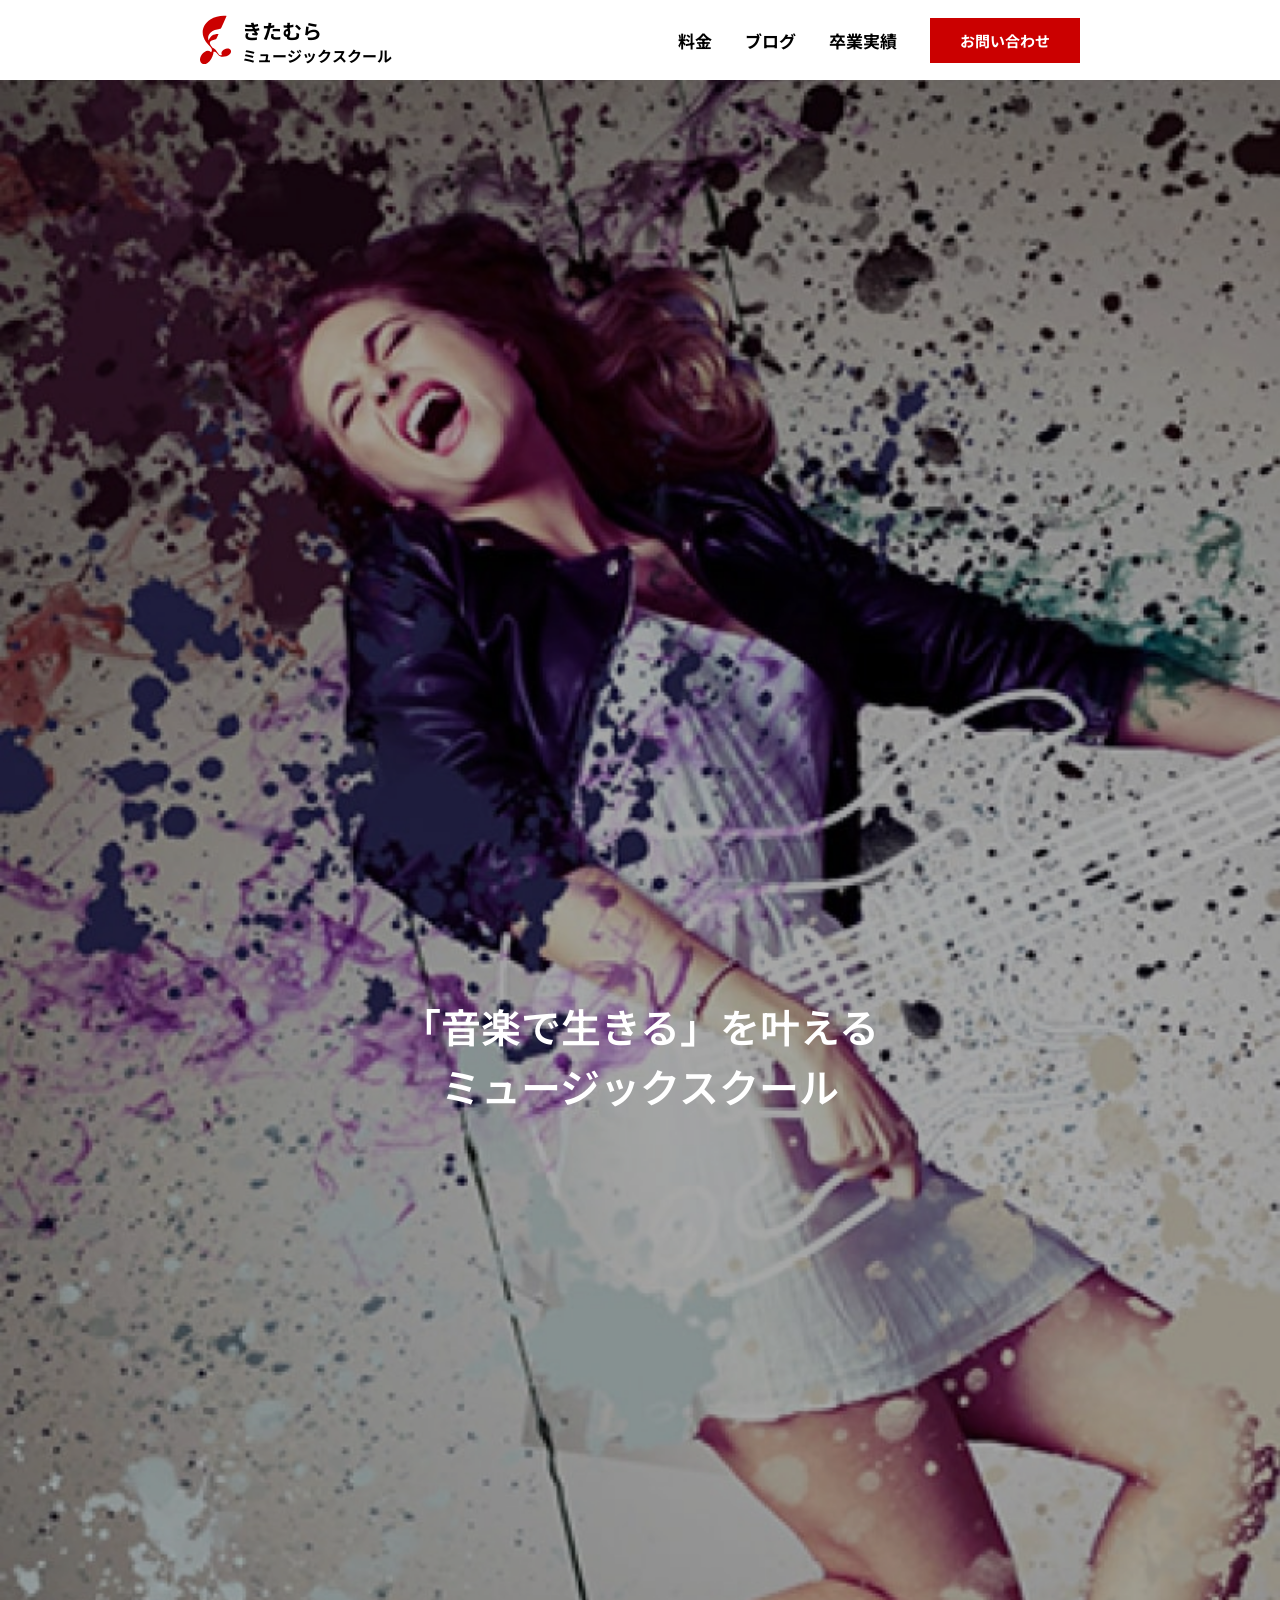
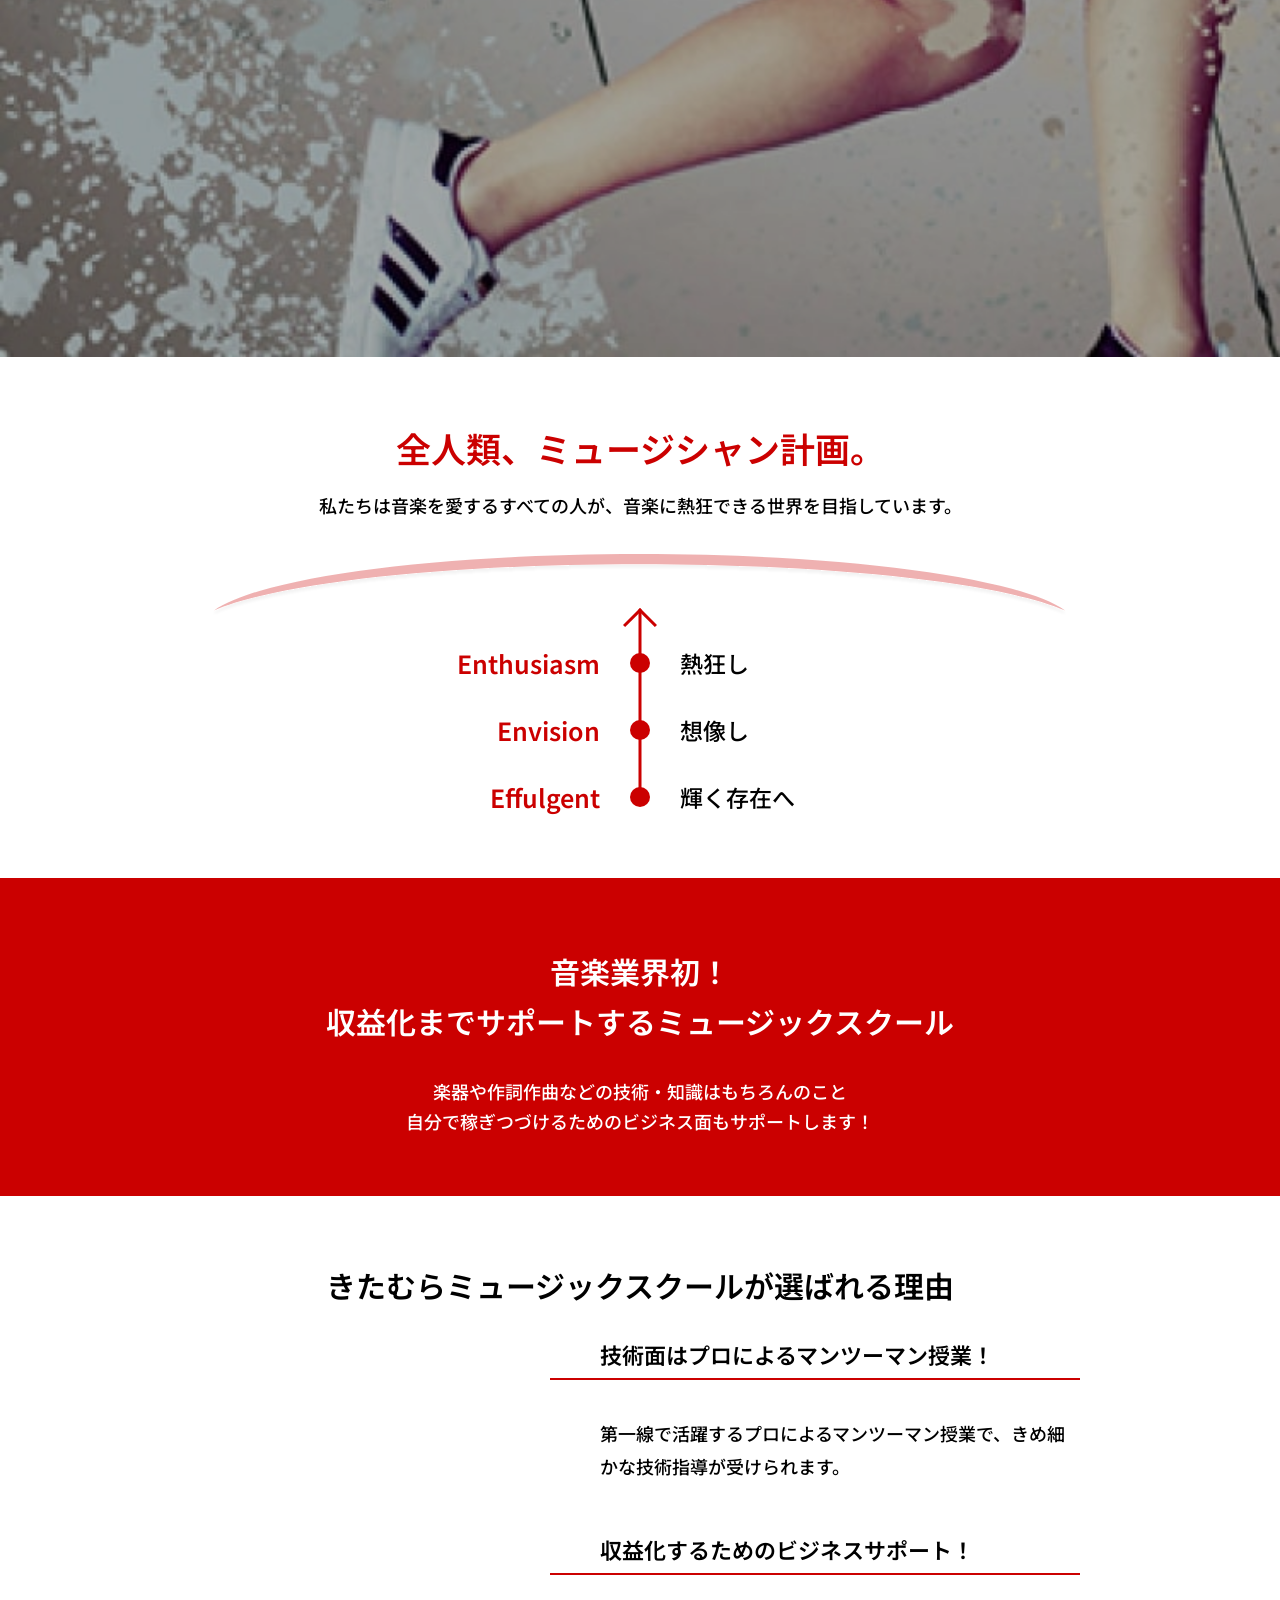
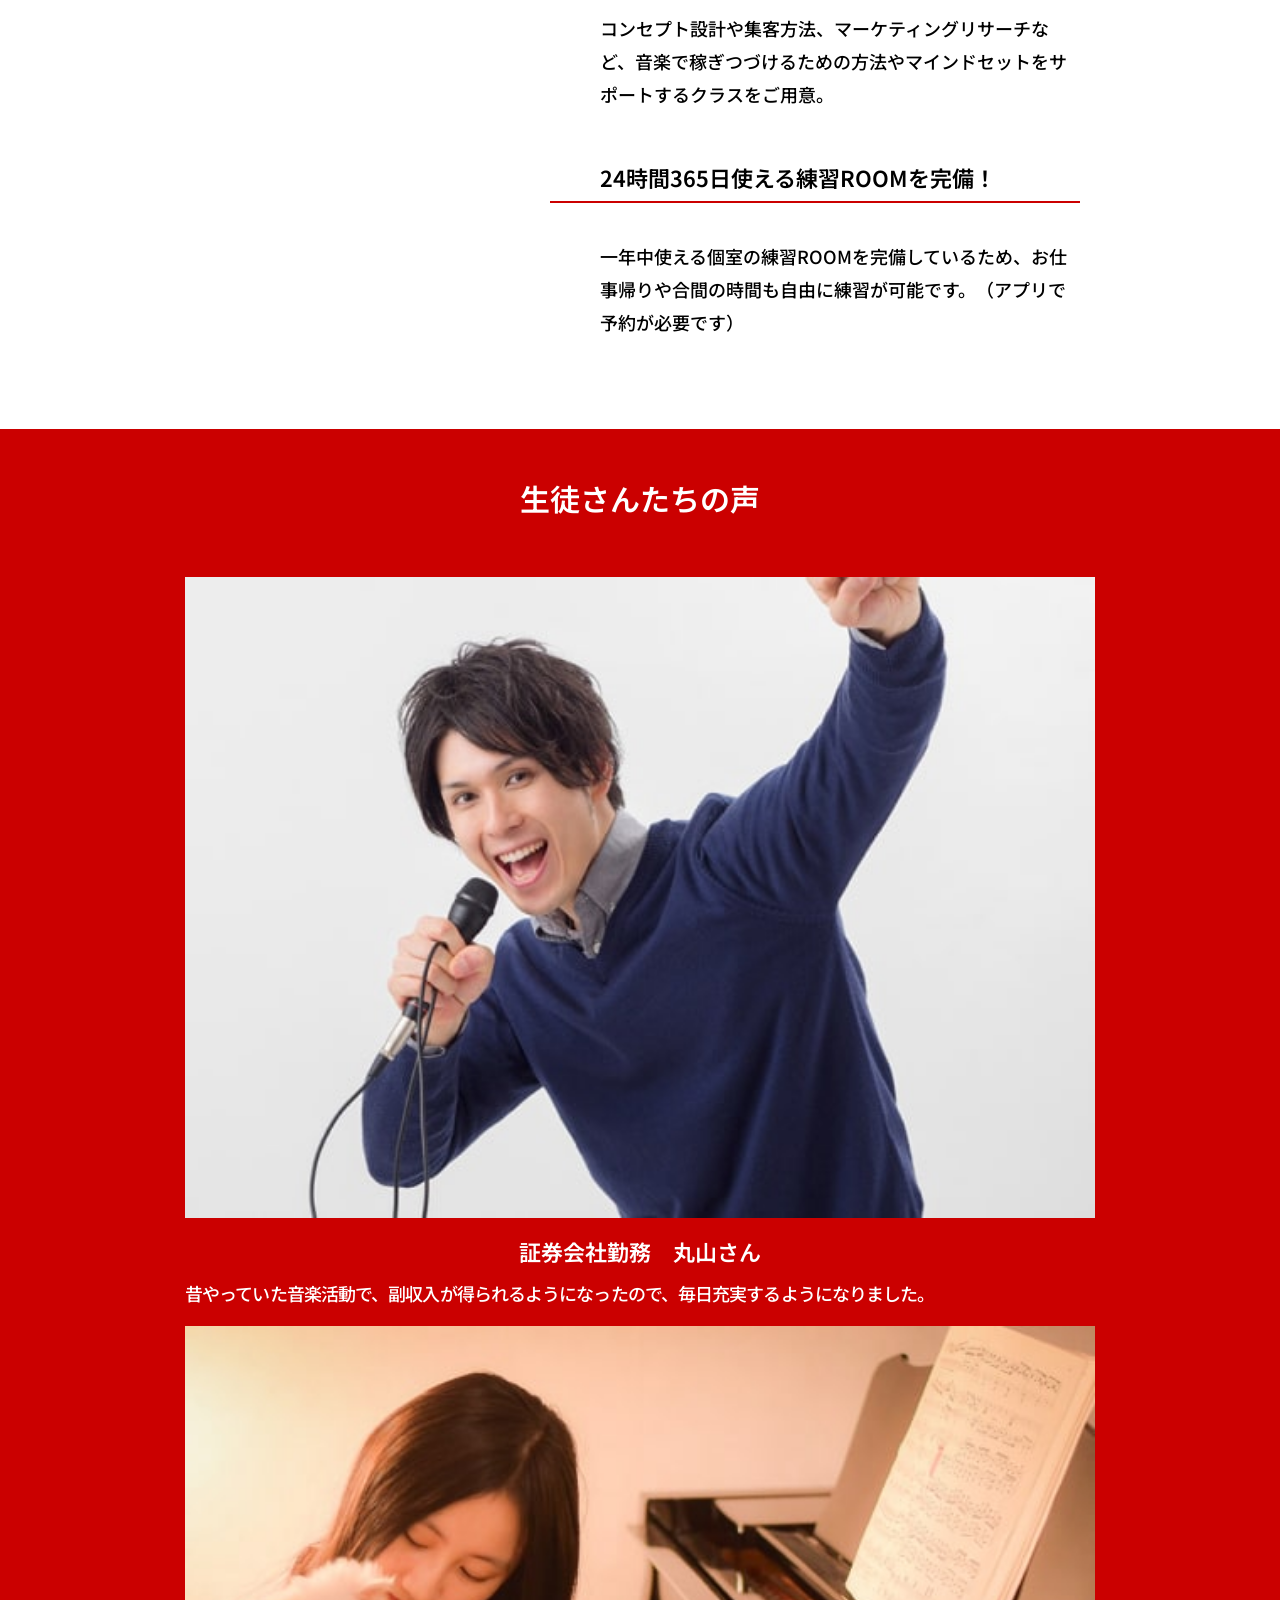
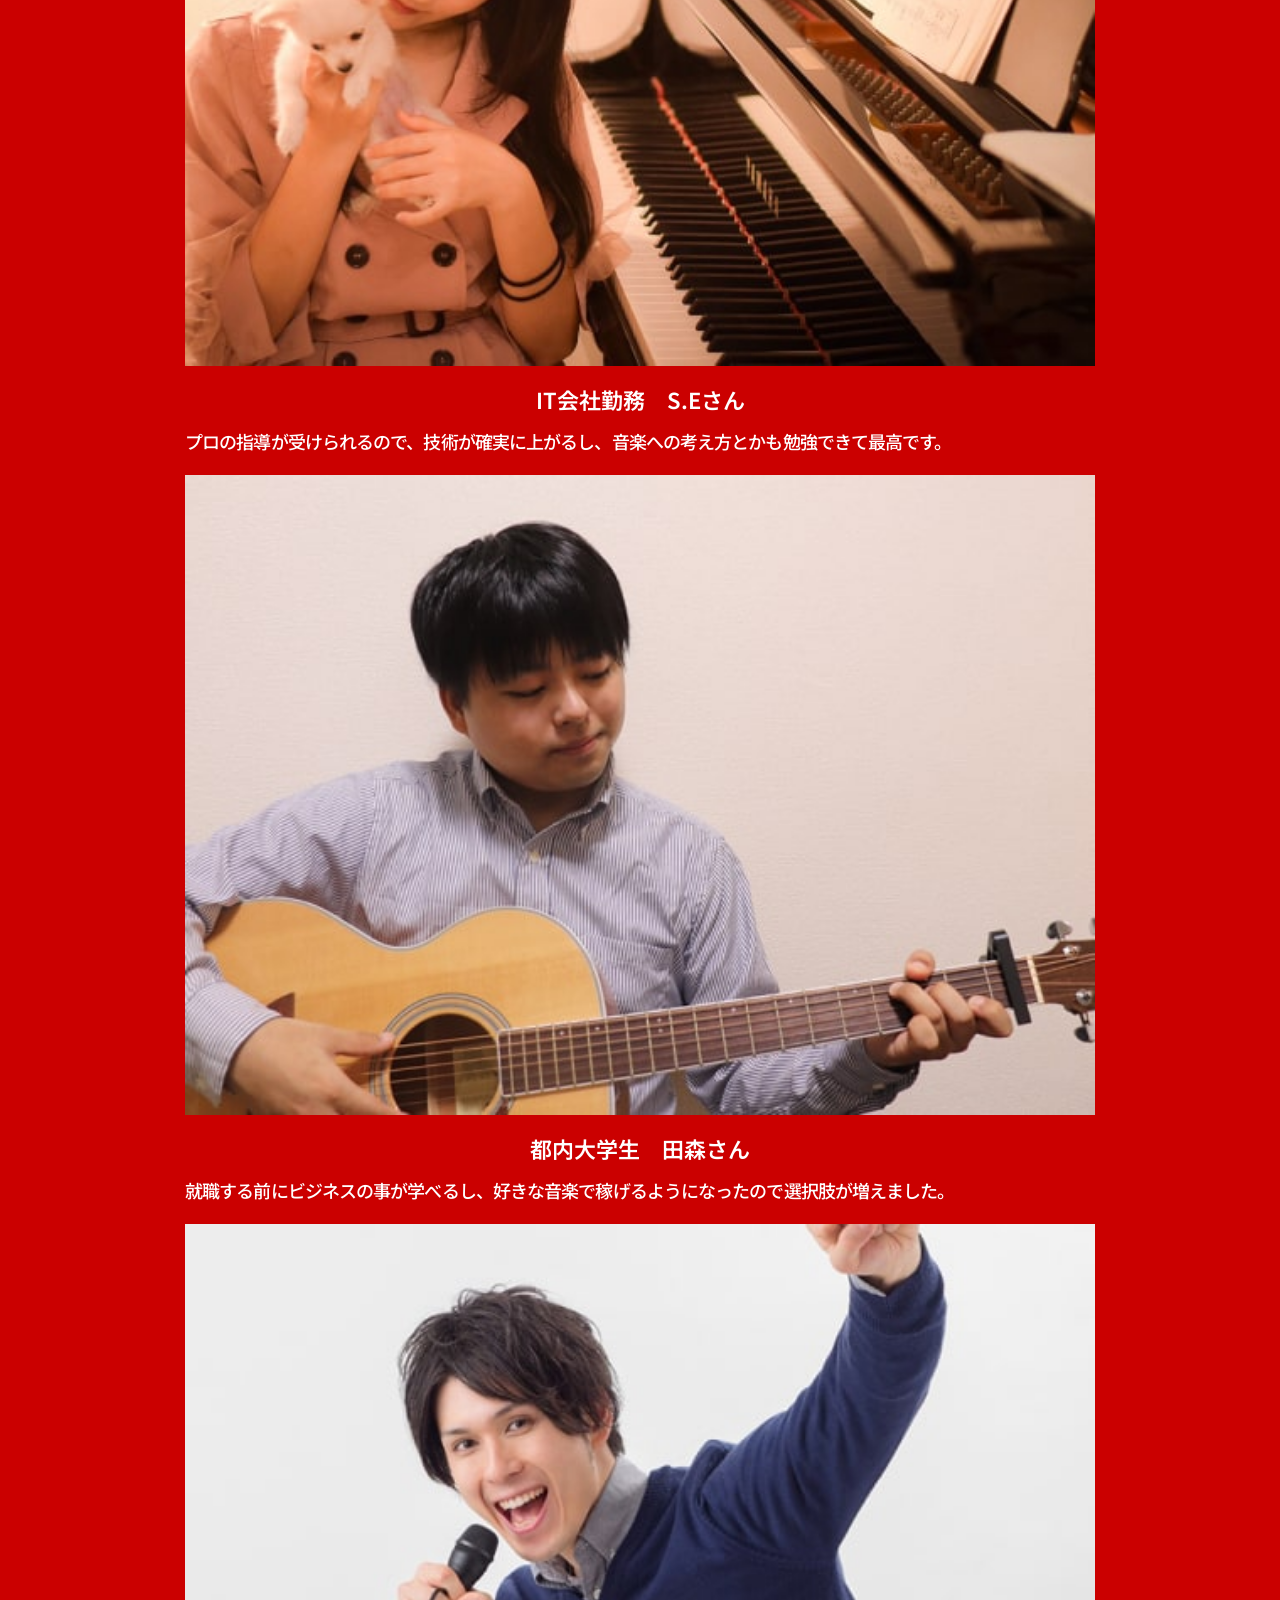
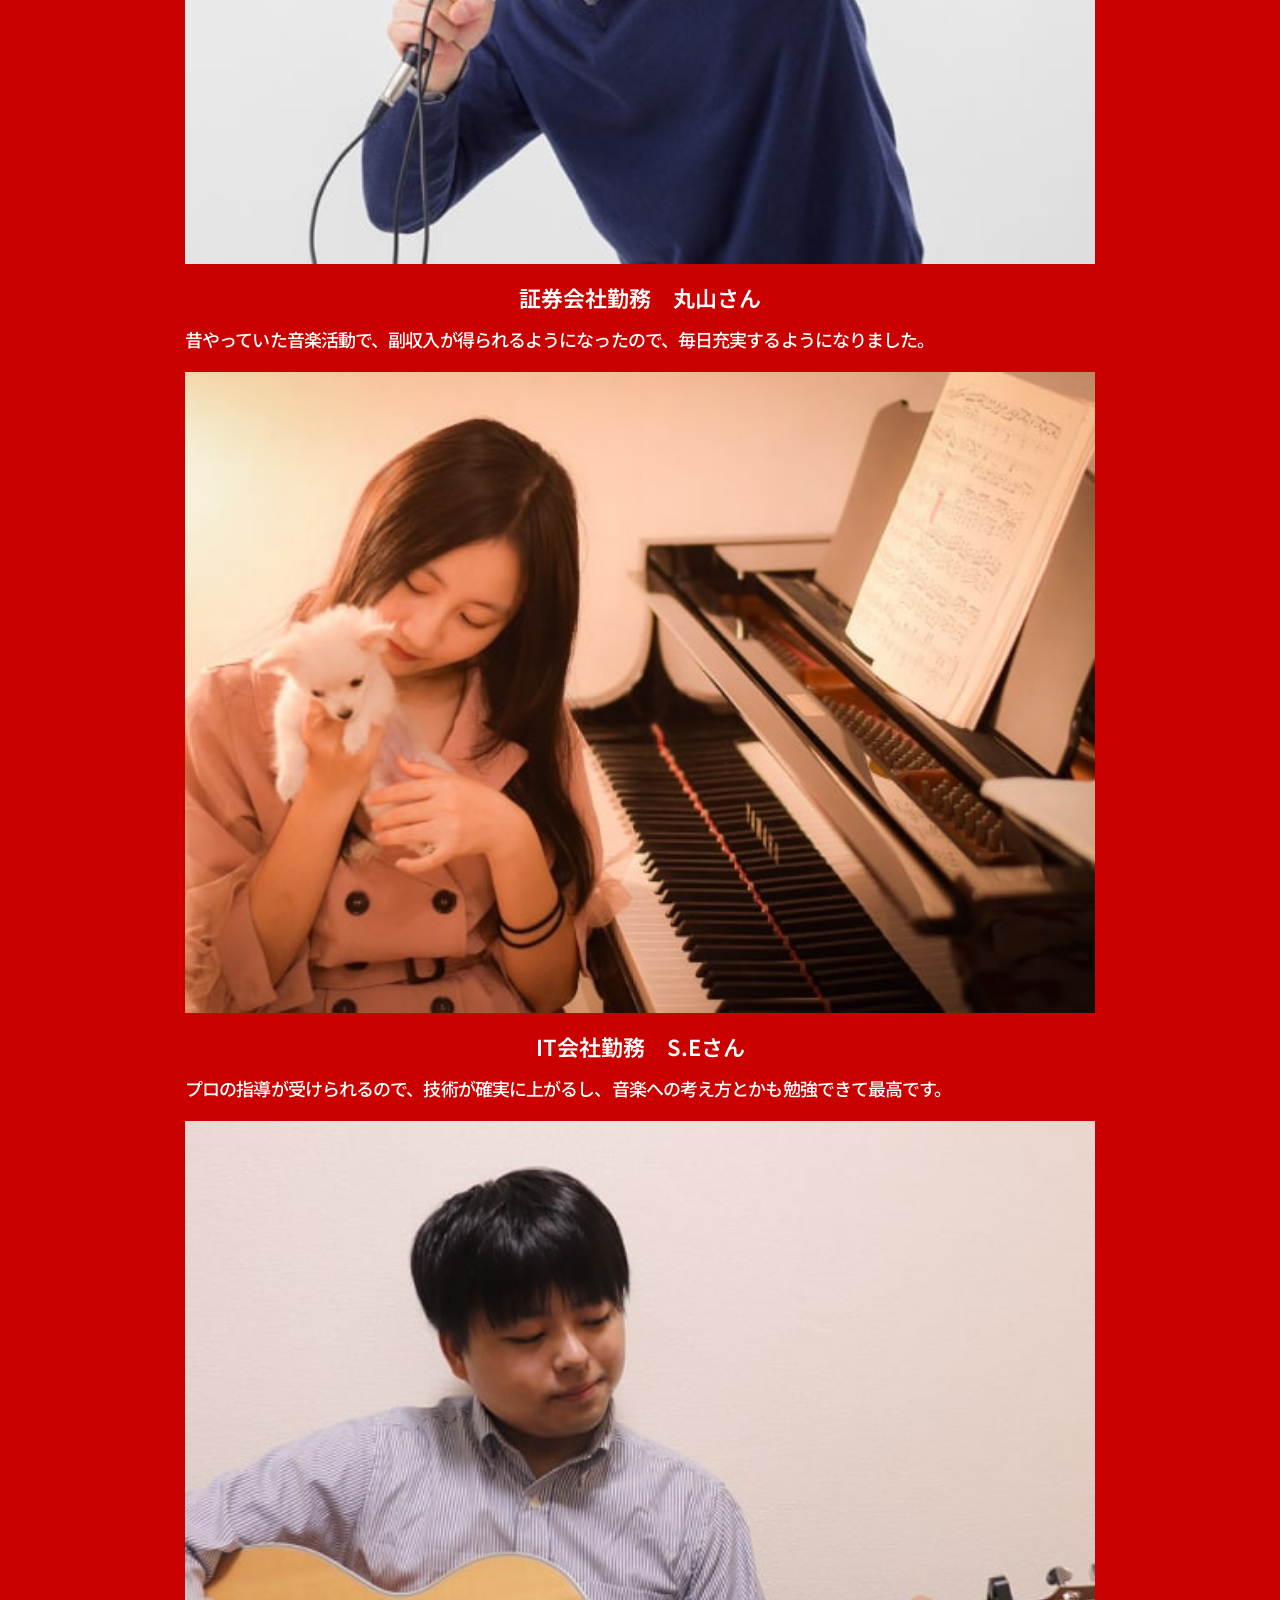
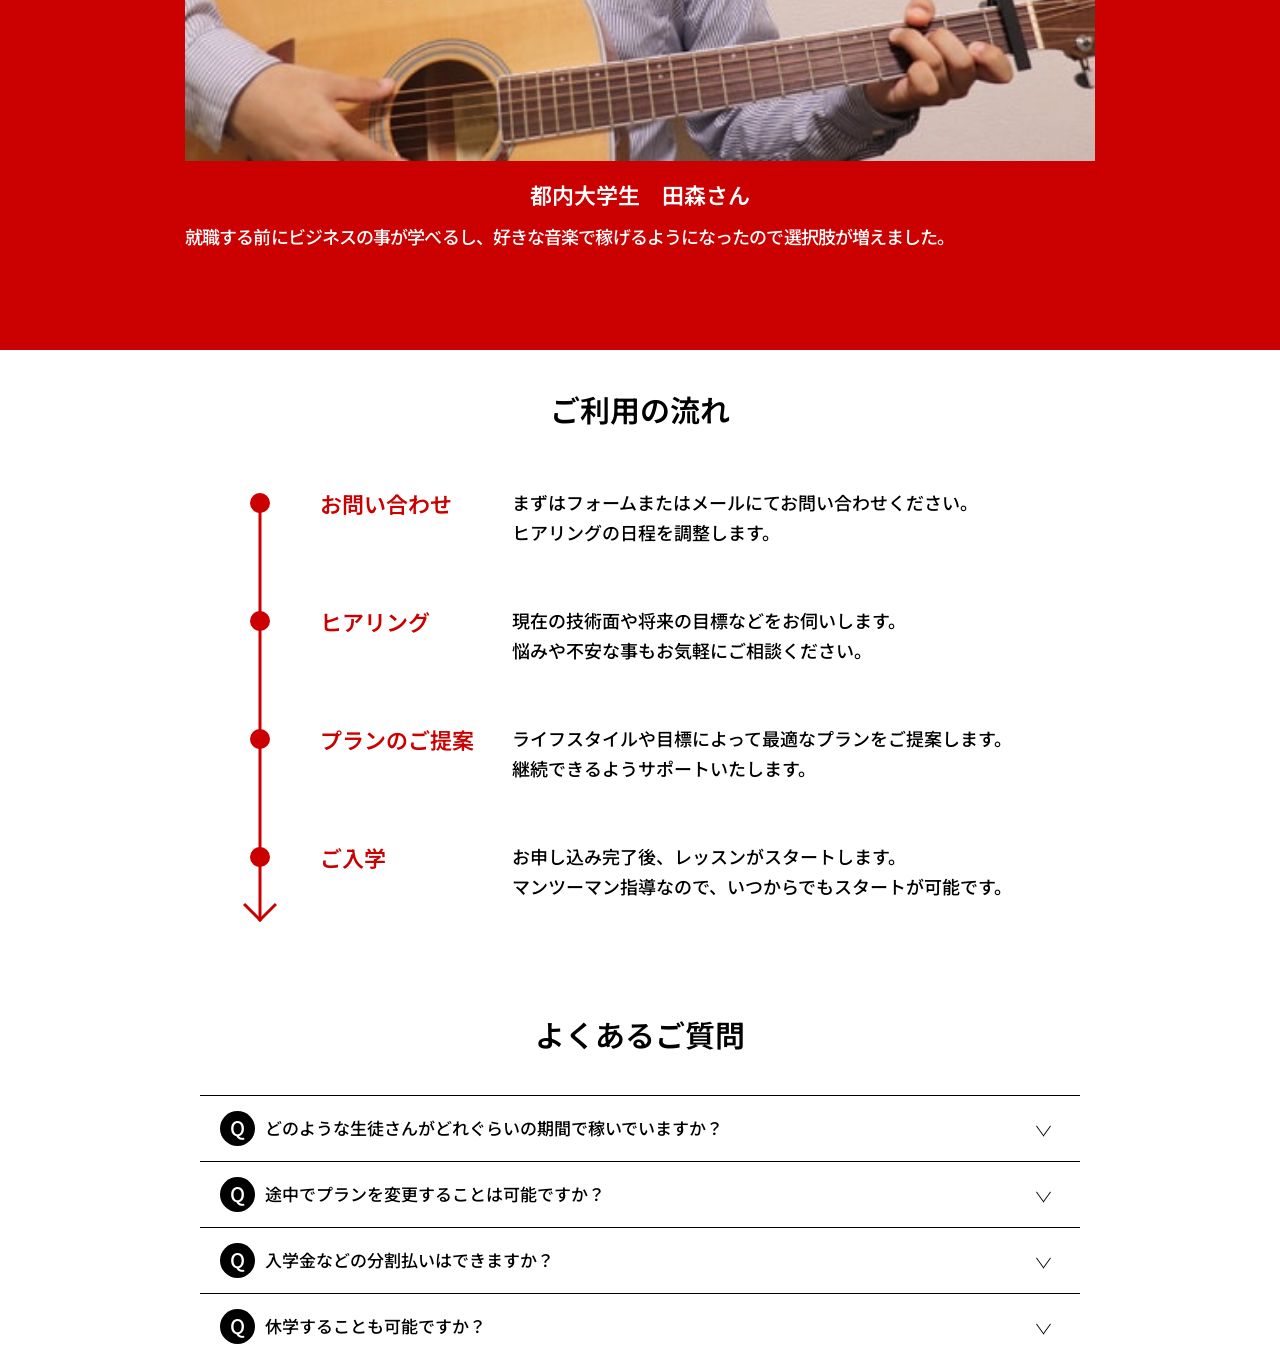
==== commit 74a2498b: "alt設定修正" ====
--- a/index.html
+++ b/index.html
@@ -458,12 +458,12 @@
 <!-- トップへ戻るボタン -->
  <a href="#" class="c-back-btn">
     <div class="c-back-btn__icon">
-        <img src="images/top-back-btn.svg" alt="トップへ戻る">
+        <img src="images/top-back-btn.svg">
     </div>
  </a>
 
 <!-- お問い合わせボタン -->
- <a href="./contact-form.html" class="c-btn c-btn--contact js-contact-btn" alt="お問い合わせ">
+ <a href="./contact-form.html" class="c-btn c-btn--contact js-contact-btn">
     お問い合わせ
  </a>
 
--- a/css/style.css
+++ b/css/style.css
@@ -621,6 +621,43 @@
 }
 
 /* --------------
+トップへ戻るボタン
+-----------------*/
+.c-back-btn {
+  opacity: 0;
+  visibility: hidden;
+  display: flex;
+  width: 4.25rem;
+  height: 4.25rem;
+  background-color: rgba(0, 0, 0, 0.502);
+  border-radius: 50%;
+  justify-content: center;
+  align-items: center;
+  right: 7.25rem;
+  z-index: 999;
+  cursor: pointer;
+  transition: opacity 0.3s ease;
+  /* ホバー時のフェード */
+}
+@media (max-width: 767px) {
+  .c-back-btn {
+    right: 1.25rem;
+  }
+}
+.c-back-btn:hover {
+  opacity: 0.7 !important;
+}
+
+.c-back-btn.active {
+  opacity: 1;
+  visibility: visible;
+}
+
+.c-back-btn__icon {
+  width: 1.6875rem;
+}
+
+/* --------------
 ボタン
 -----------------*/
 .c-btn {
@@ -730,42 +767,6 @@
 }
 
 /* --------------
-トップへ戻るボタン
------------------*/
-.c-back-btn {
-  opacity: 0;
-  visibility: hidden;
-  display: flex;
-  width: 4.25rem;
-  height: 4.25rem;
-  background-color: rgba(0, 0, 0, 0.502);
-  border-radius: 50%;
-  justify-content: center;
-  align-items: center;
-  right: 7.25rem;
-  z-index: 999;
-  cursor: pointer;
-  /* ホバー時のフェード */
-}
-@media (max-width: 767px) {
-  .c-back-btn {
-    right: 1.25rem;
-  }
-}
-.c-back-btn:hover {
-  opacity: 0.7 !important;
-}
-
-.c-back-btn.active {
-  opacity: 1;
-  visibility: visible;
-}
-
-.c-back-btn__icon {
-  width: 1.6875rem;
-}
-
-/* --------------
 c-circle
 -----------------*/
 .c-circle {
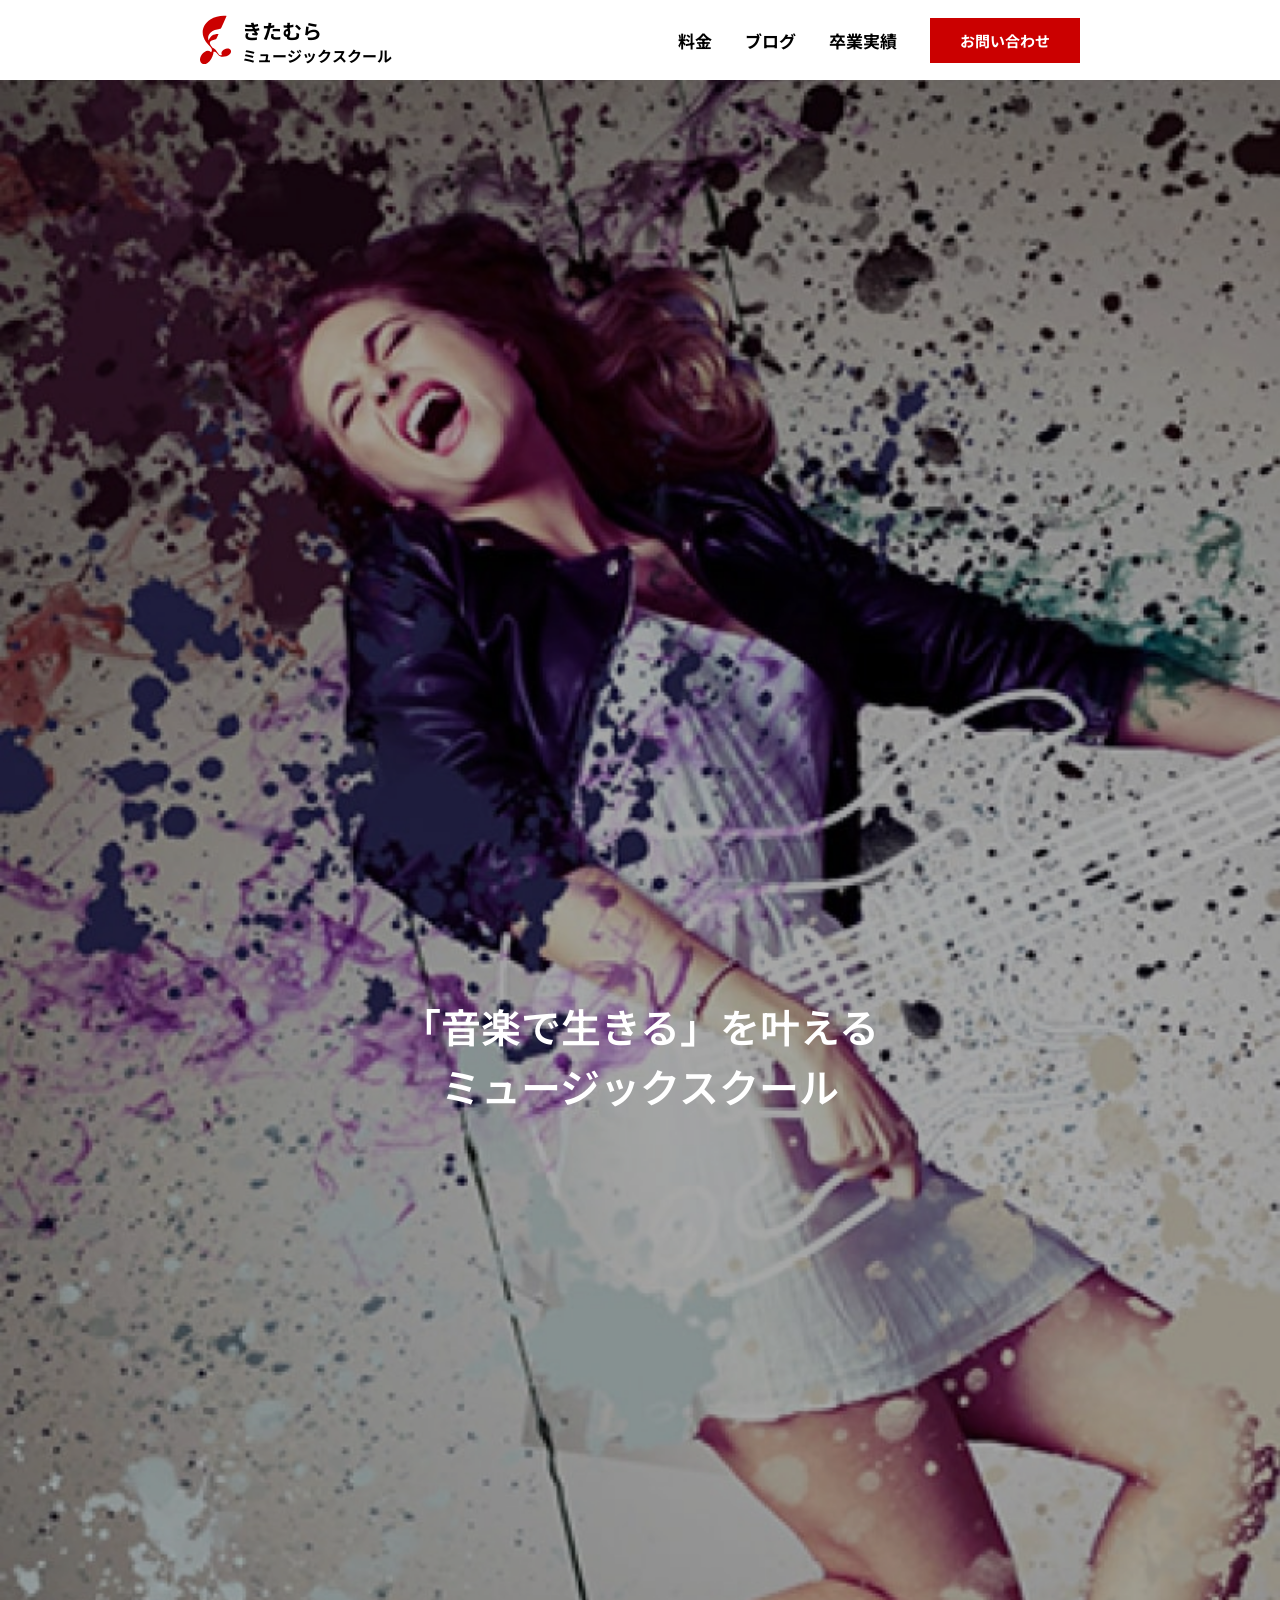
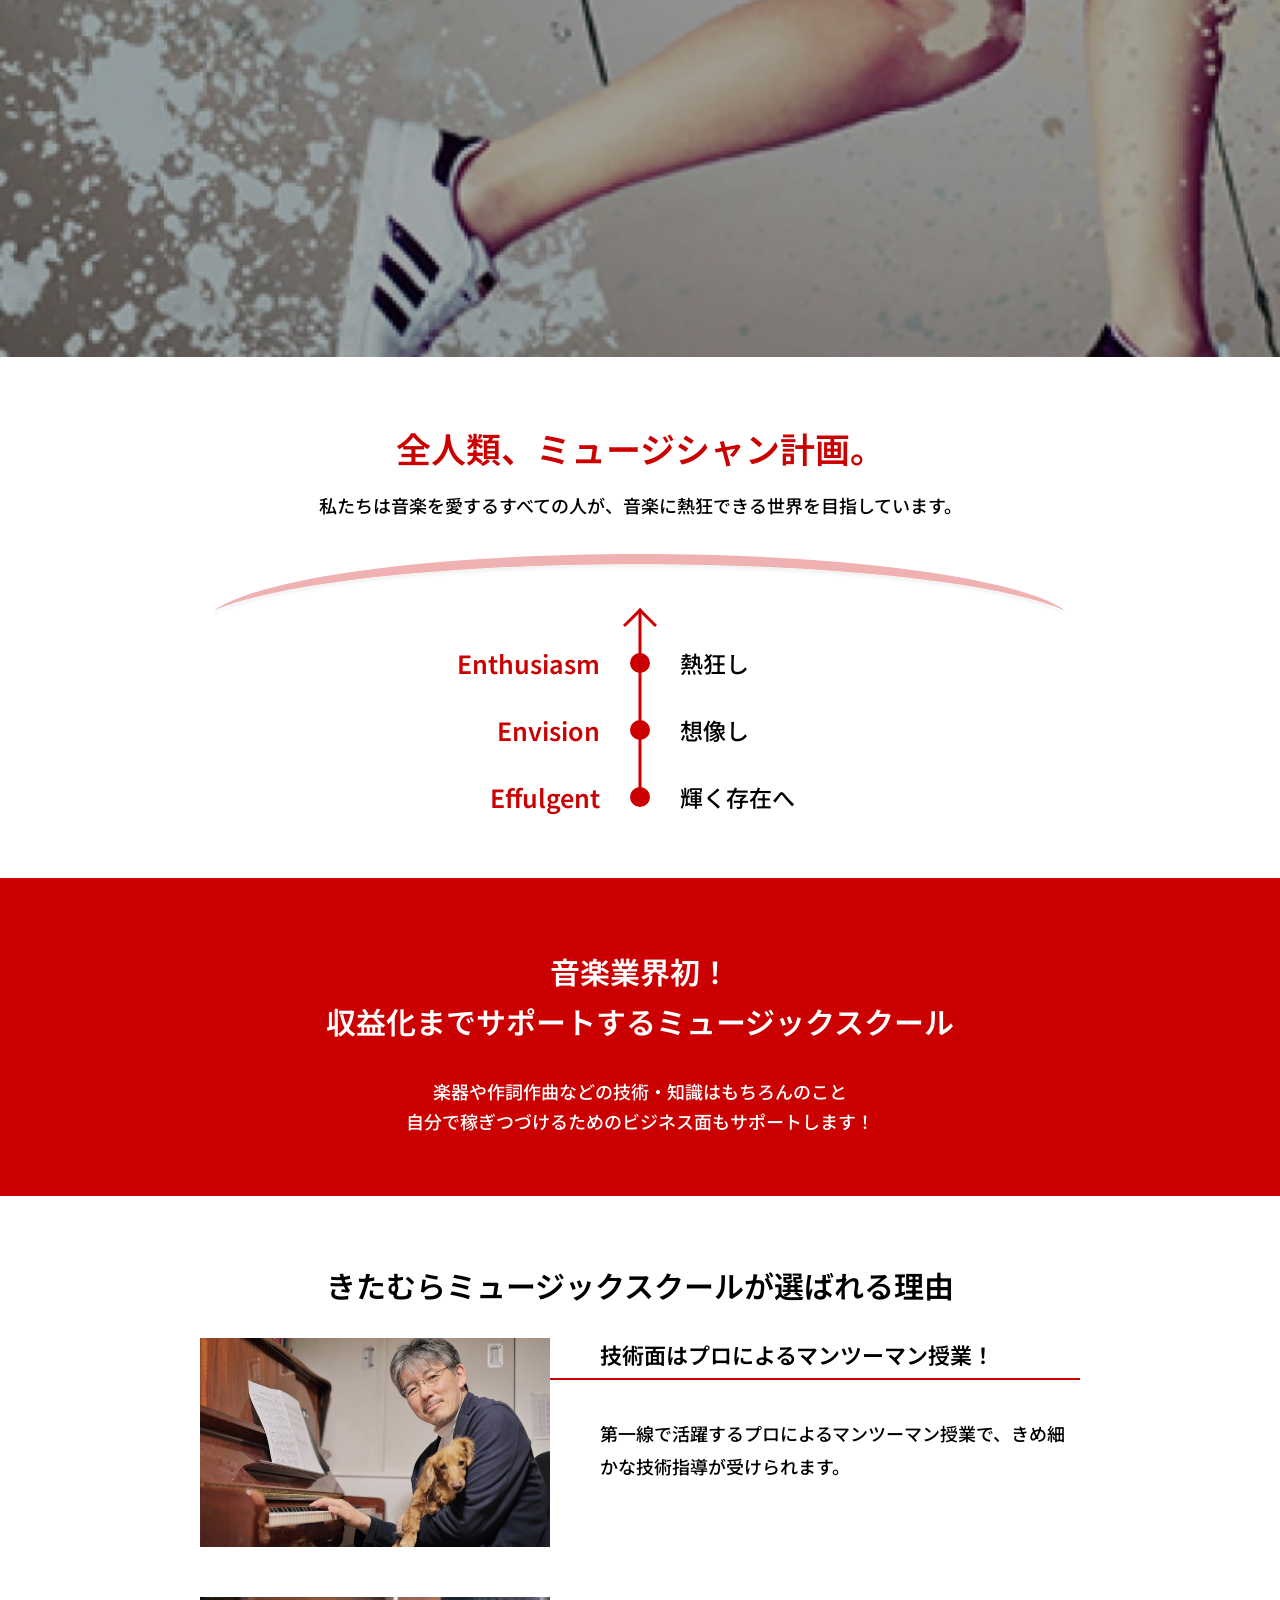
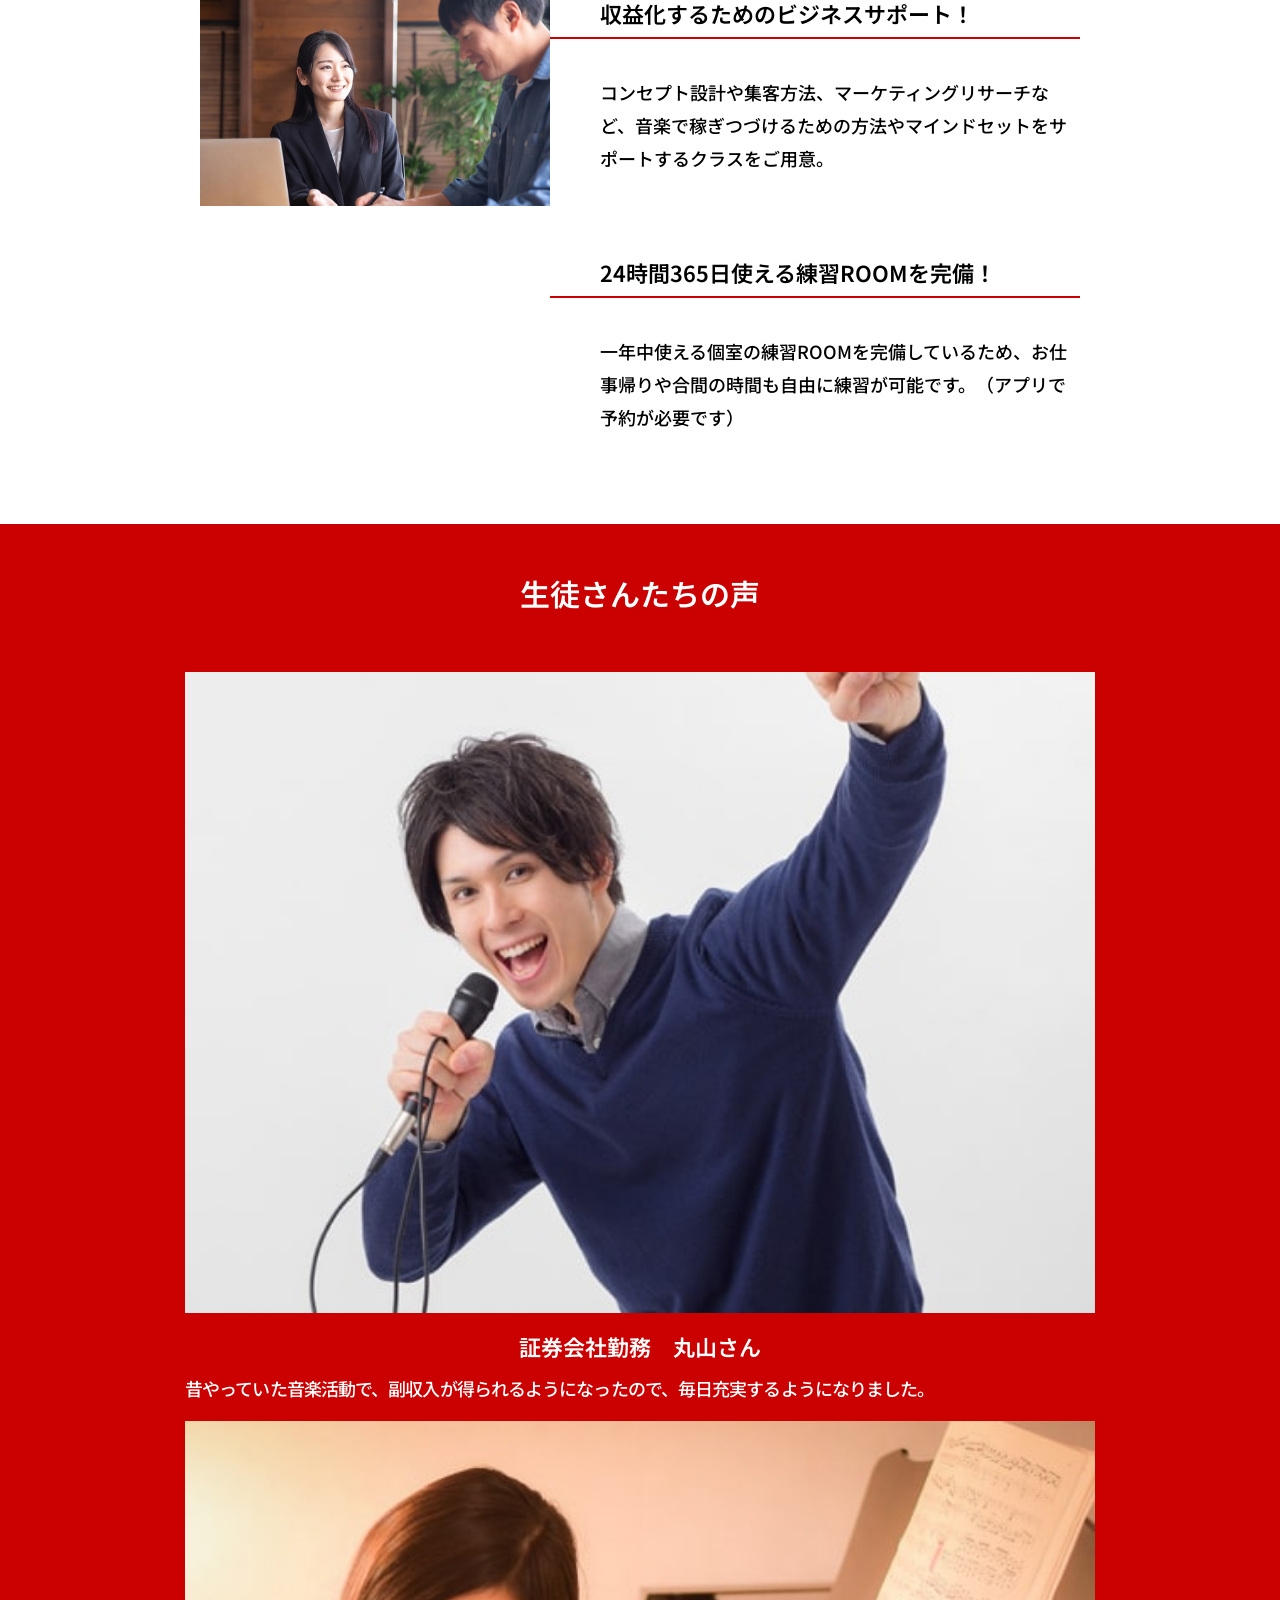
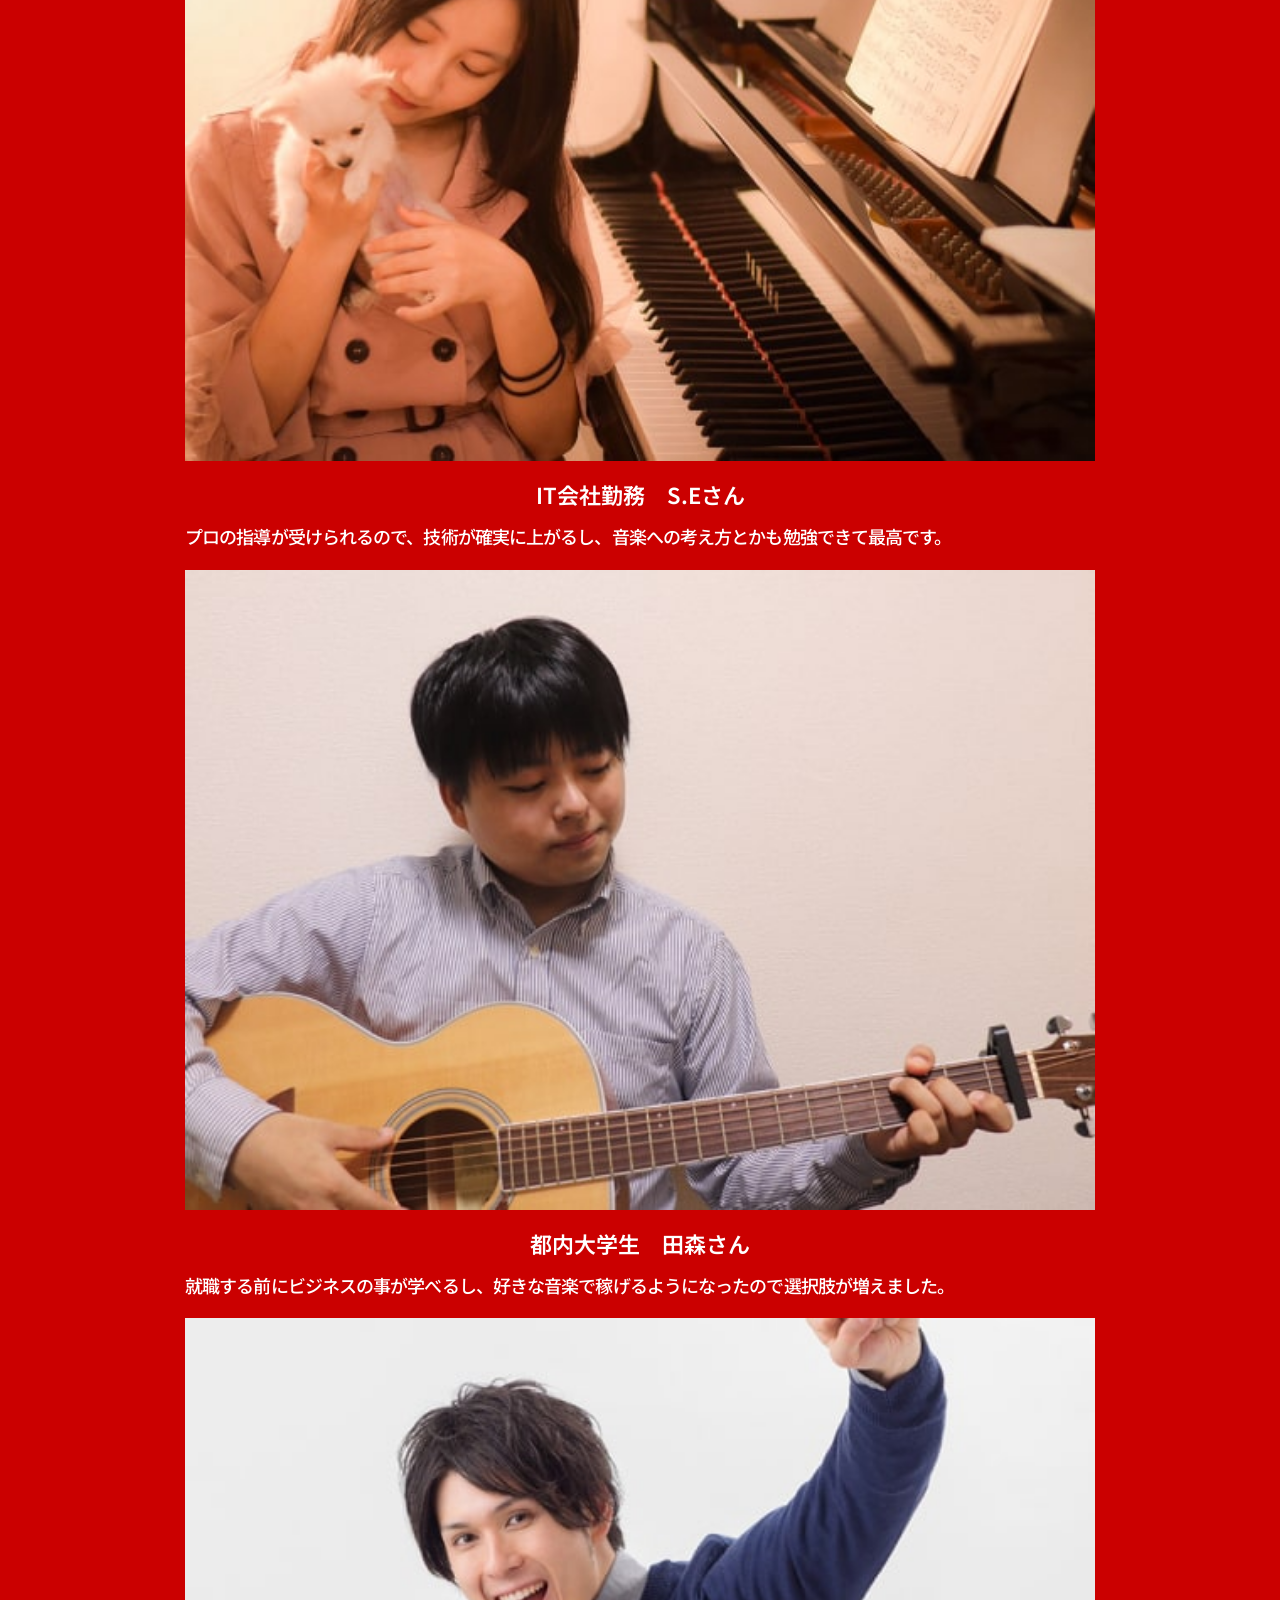
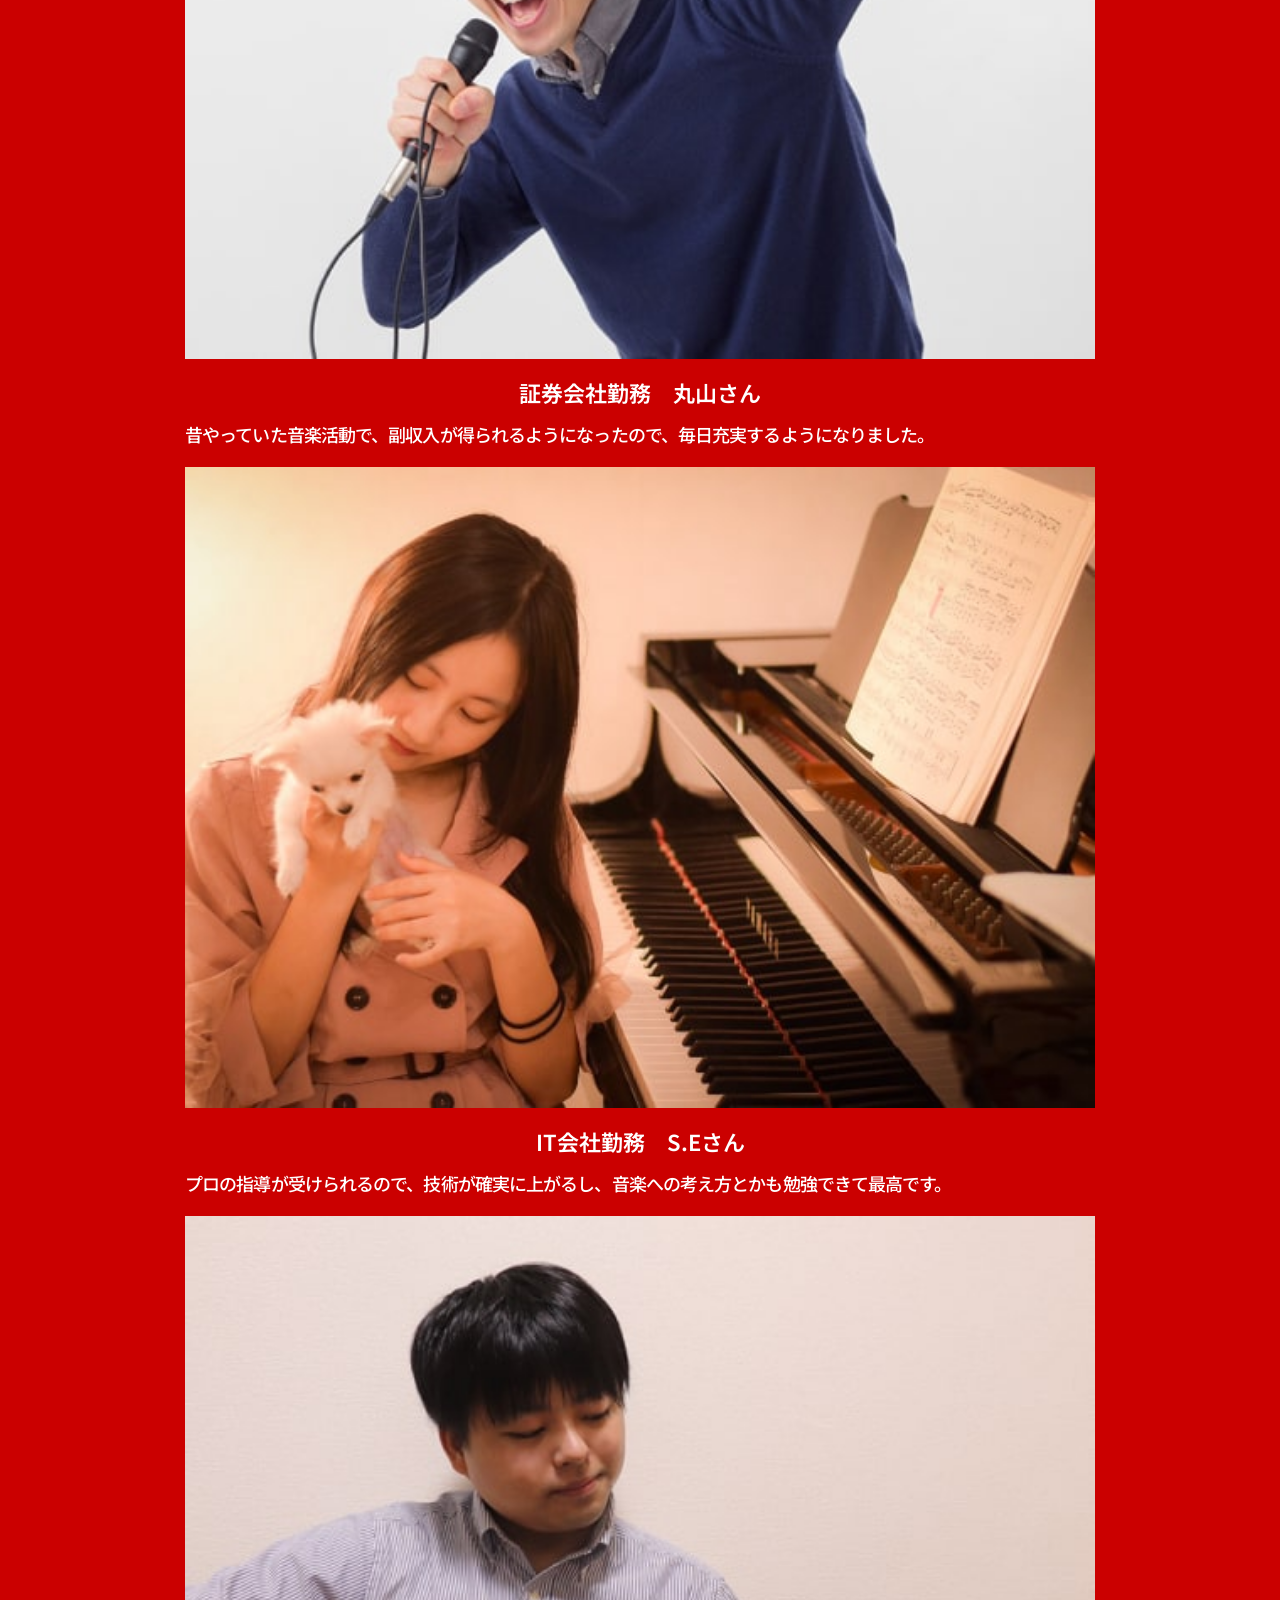
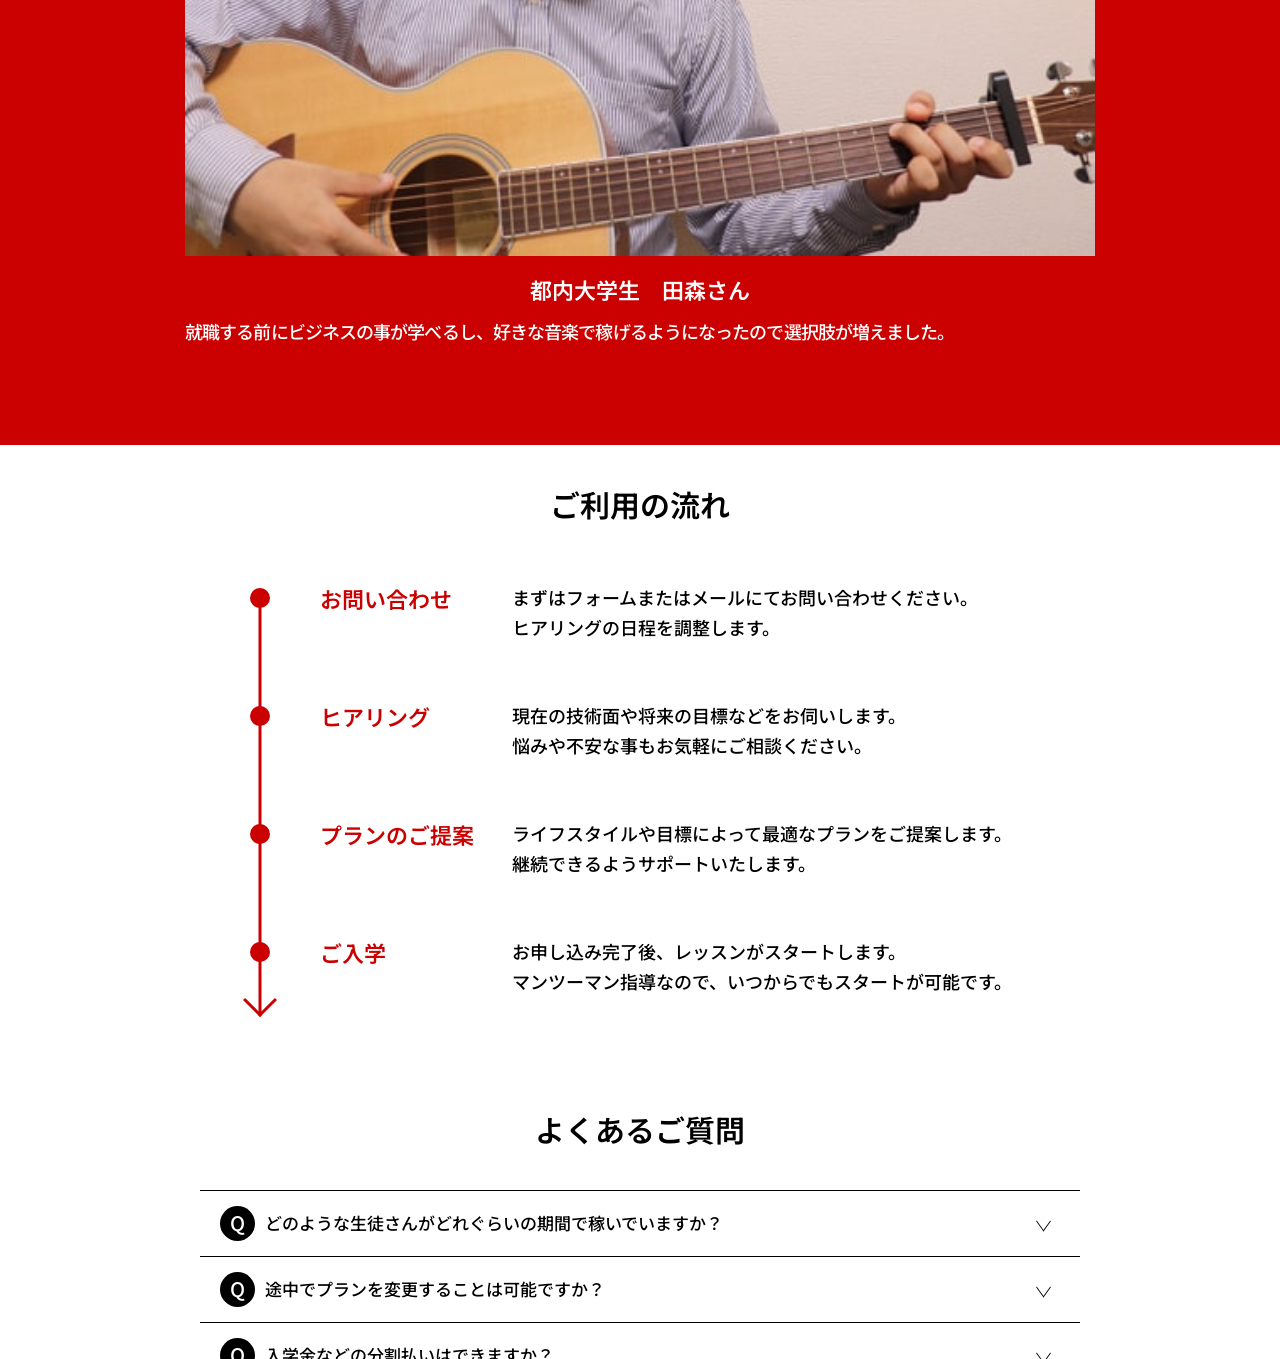
==== commit 911f7413: "category修正" ====
--- a/index.html
+++ b/index.html
@@ -361,7 +361,7 @@
                                 <img src="images/top/blog03.jpg" alt="フォロワーではなくファンを増やせとは？">
                             </picture>
                         </div>
-                        <p class="c-caption p-blog-card__caption">
+                        <p class="c-category p-blog-card__category">
                             SNS
                         </p>
                         <h3 class="p-blog-card__title">
@@ -378,7 +378,7 @@
                                 <img src="images/top/blog02.jpg" alt="集客してる間は売れないという法則">
                             </picture>
                         </div>
-                        <p class="c-caption p-blog-card__caption">
+                        <p class="c-category p-blog-card__category">
                             集客方法
                         </p>
                         <h3 class="p-blog-card__title">
@@ -395,7 +395,7 @@
                                 <img src="images/top/blog01.jpg" alt="アルペジオが劇的に向上する3つの習慣">
                             </picture>
                         </div>
-                        <p class="c-caption p-blog-card__caption">
+                        <p class="c-category p-blog-card__category">
                             ギター
                         </p>
                         <h3 class="p-blog-card__title">
--- a/css/style.css
+++ b/css/style.css
@@ -743,12 +743,11 @@
 /* --------------
 キャプション
 -----------------*/
-.c-caption {
+.c-category {
   position: absolute;
   top: 0;
   left: 0;
   height: 1.875rem;
-  min-width: 5rem;
   padding-inline: 0.625rem;
   display: flex;
   justify-content: center;
@@ -760,11 +759,6 @@
   font-weight: 600;
   z-index: 99;
 }
-@media (max-width: 767px) {
-  .c-caption {
-    width: 5.625rem;
-  }
-}
 
 /* --------------
 c-circle
@@ -997,17 +991,17 @@
   }
 }
 
-.c-related__caption {
+.p-related__category {
+  min-width: 5rem;
+}
+
+.p-related__category2 {
   min-width: 6.25rem;
 }
 @media (max-width: 767px) {
-  .c-related__caption {
-    width: 5rem;
-  }
-}
-
-.c-related__caption2 {
-  width: 5rem;
+  .p-related__category2 {
+    min-width: 5rem;
+  }
 }
 
 .c-related__textarea {
@@ -1886,8 +1880,14 @@
   }
 }
 
-.p-blog-card__caption {
+.p-blog-card__category {
   padding-block: 0.15625rem;
+  min-width: 5rem;
+}
+@media (max-width: 767px) {
+  .p-blog-card__category {
+    min-width: 5.625rem;
+  }
 }
 
 .p-header {
@@ -2654,6 +2654,15 @@
   flex: 1;
 }
 
+.p-list-item__category {
+  min-width: 5rem;
+}
+@media (max-width: 767px) {
+  .p-list-item__category {
+    min-width: 5.625rem;
+  }
+}
+
 .p-list-item__title {
   font-size: 1.25rem;
   line-height: 1.25;
@@ -2724,12 +2733,12 @@
   }
 }
 
-.p-blog-details__caption {
-  width: 5rem;
-}
-@media (max-width: 767px) {
-  .p-blog-details__caption {
-    width: 5.625rem;
+.p-blog-details__category {
+  min-width: 5rem;
+}
+@media (max-width: 767px) {
+  .p-blog-details__category {
+    min-width: 5.625rem;
   }
 }
 
@@ -3470,8 +3479,13 @@
   }
 }
 
-.p-result-section__caption {
+.p-result-section__category {
   min-width: 6.25rem;
+}
+@media (max-width: 767px) {
+  .p-result-section__category {
+    min-width: 5.625rem;
+  }
 }
 
 .p-result-section__texttitle {
@@ -3519,8 +3533,8 @@
   width: 100%;
 }
 
-.p-details__caption {
-  width: 6.25rem;
+.p-details__category {
+  min-width: 6.25rem;
 }
 
 .p-details__title {
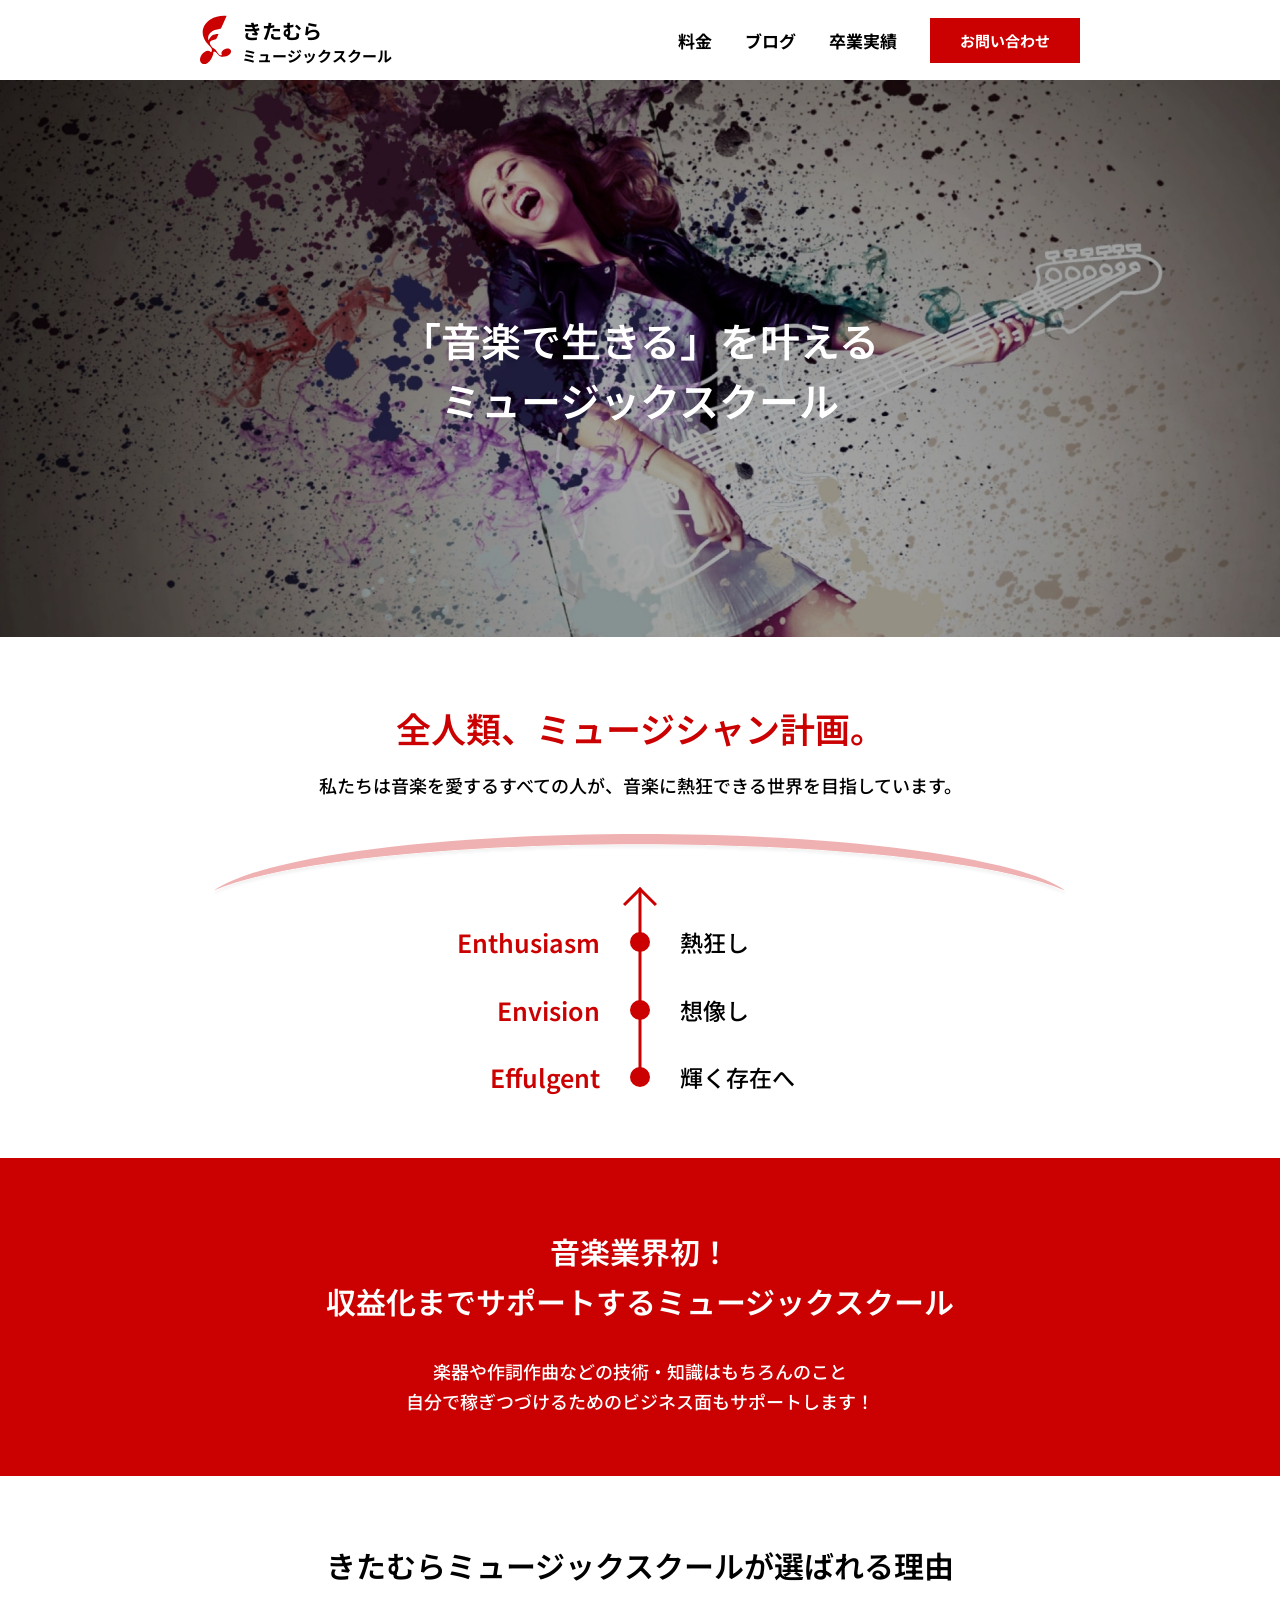
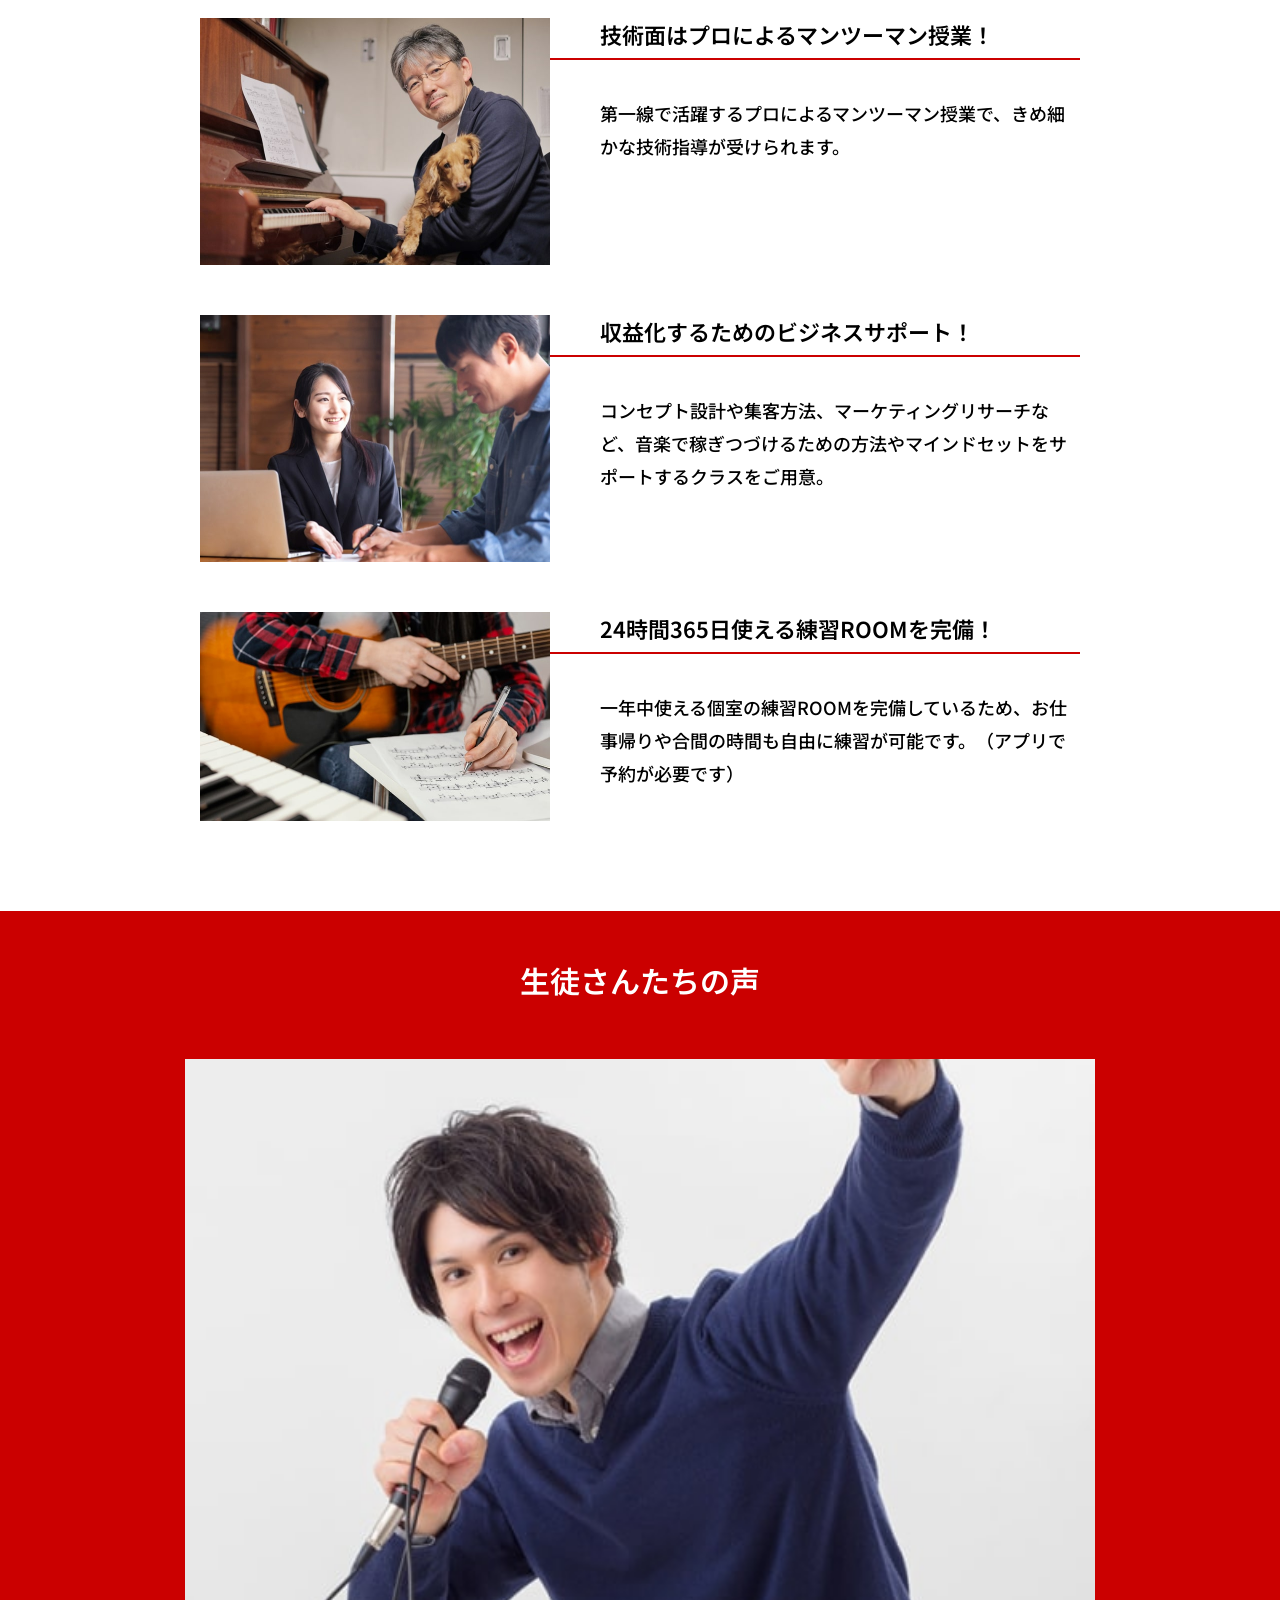
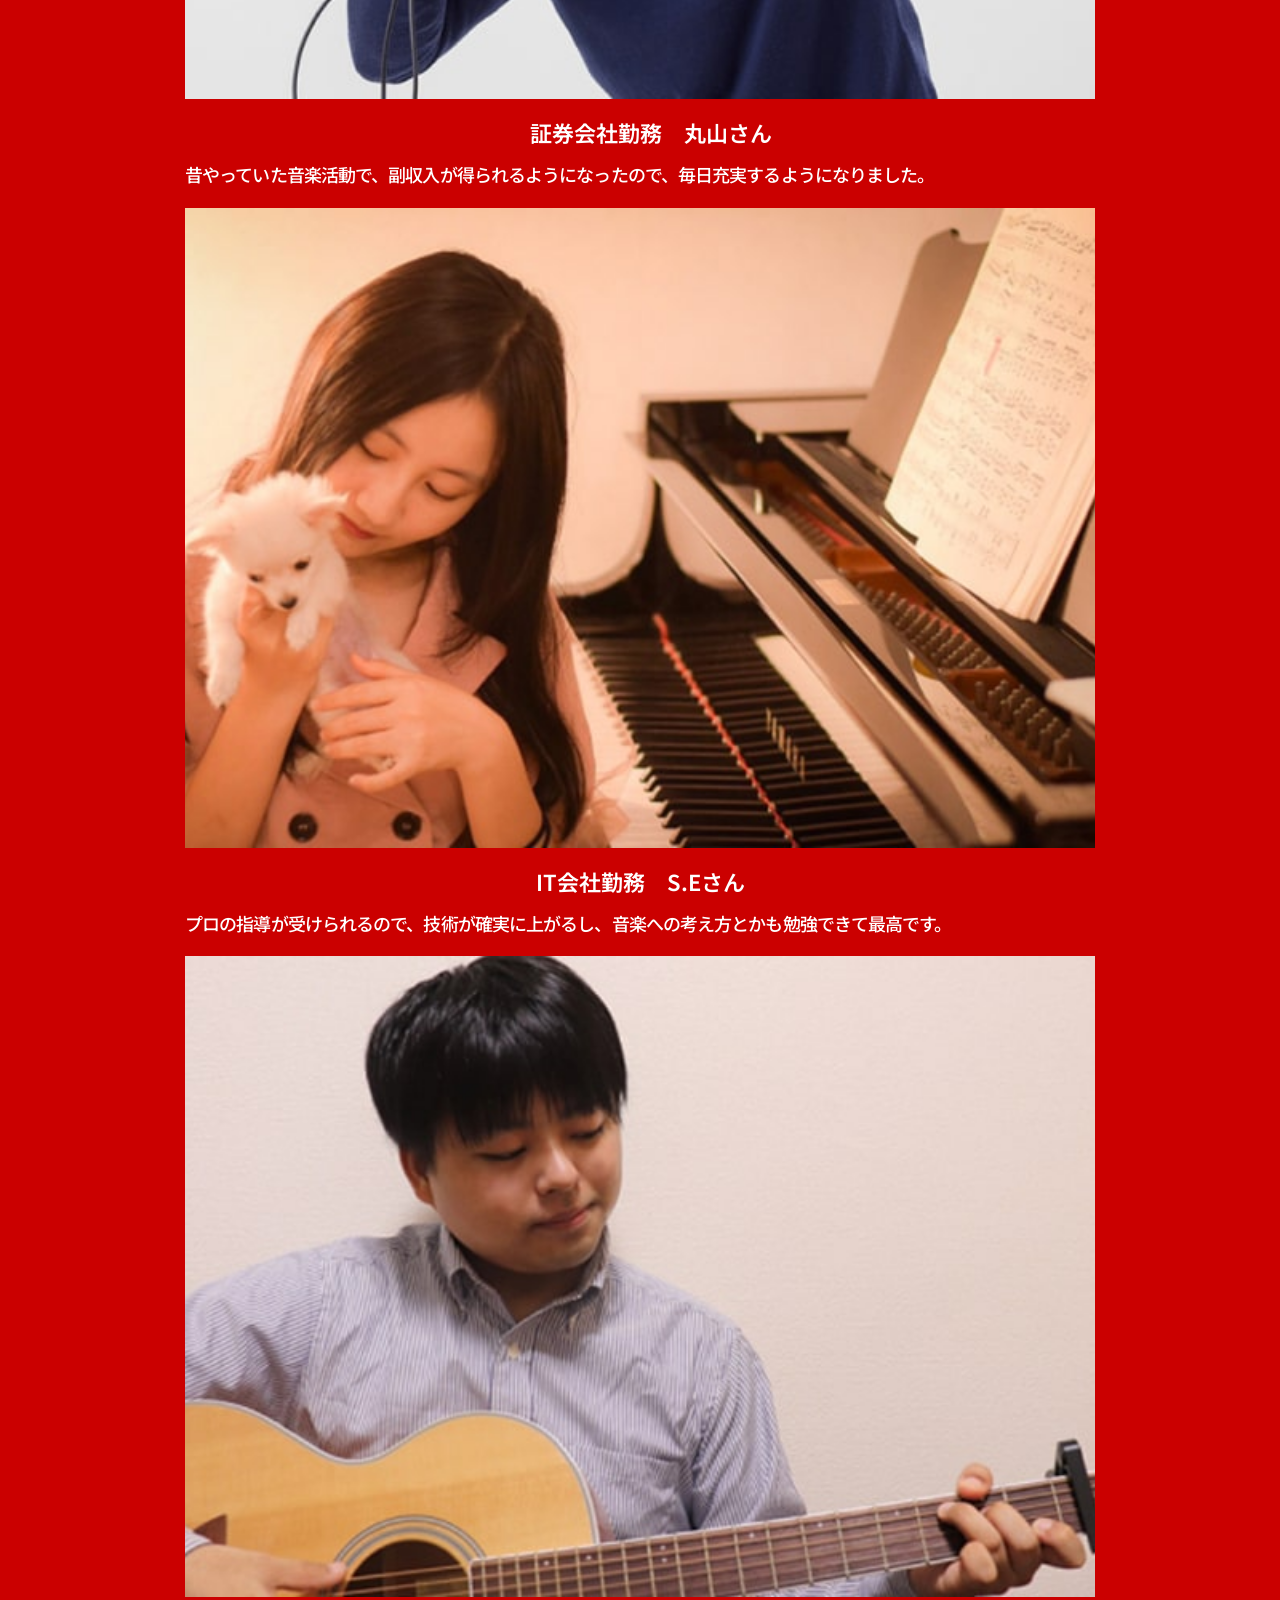
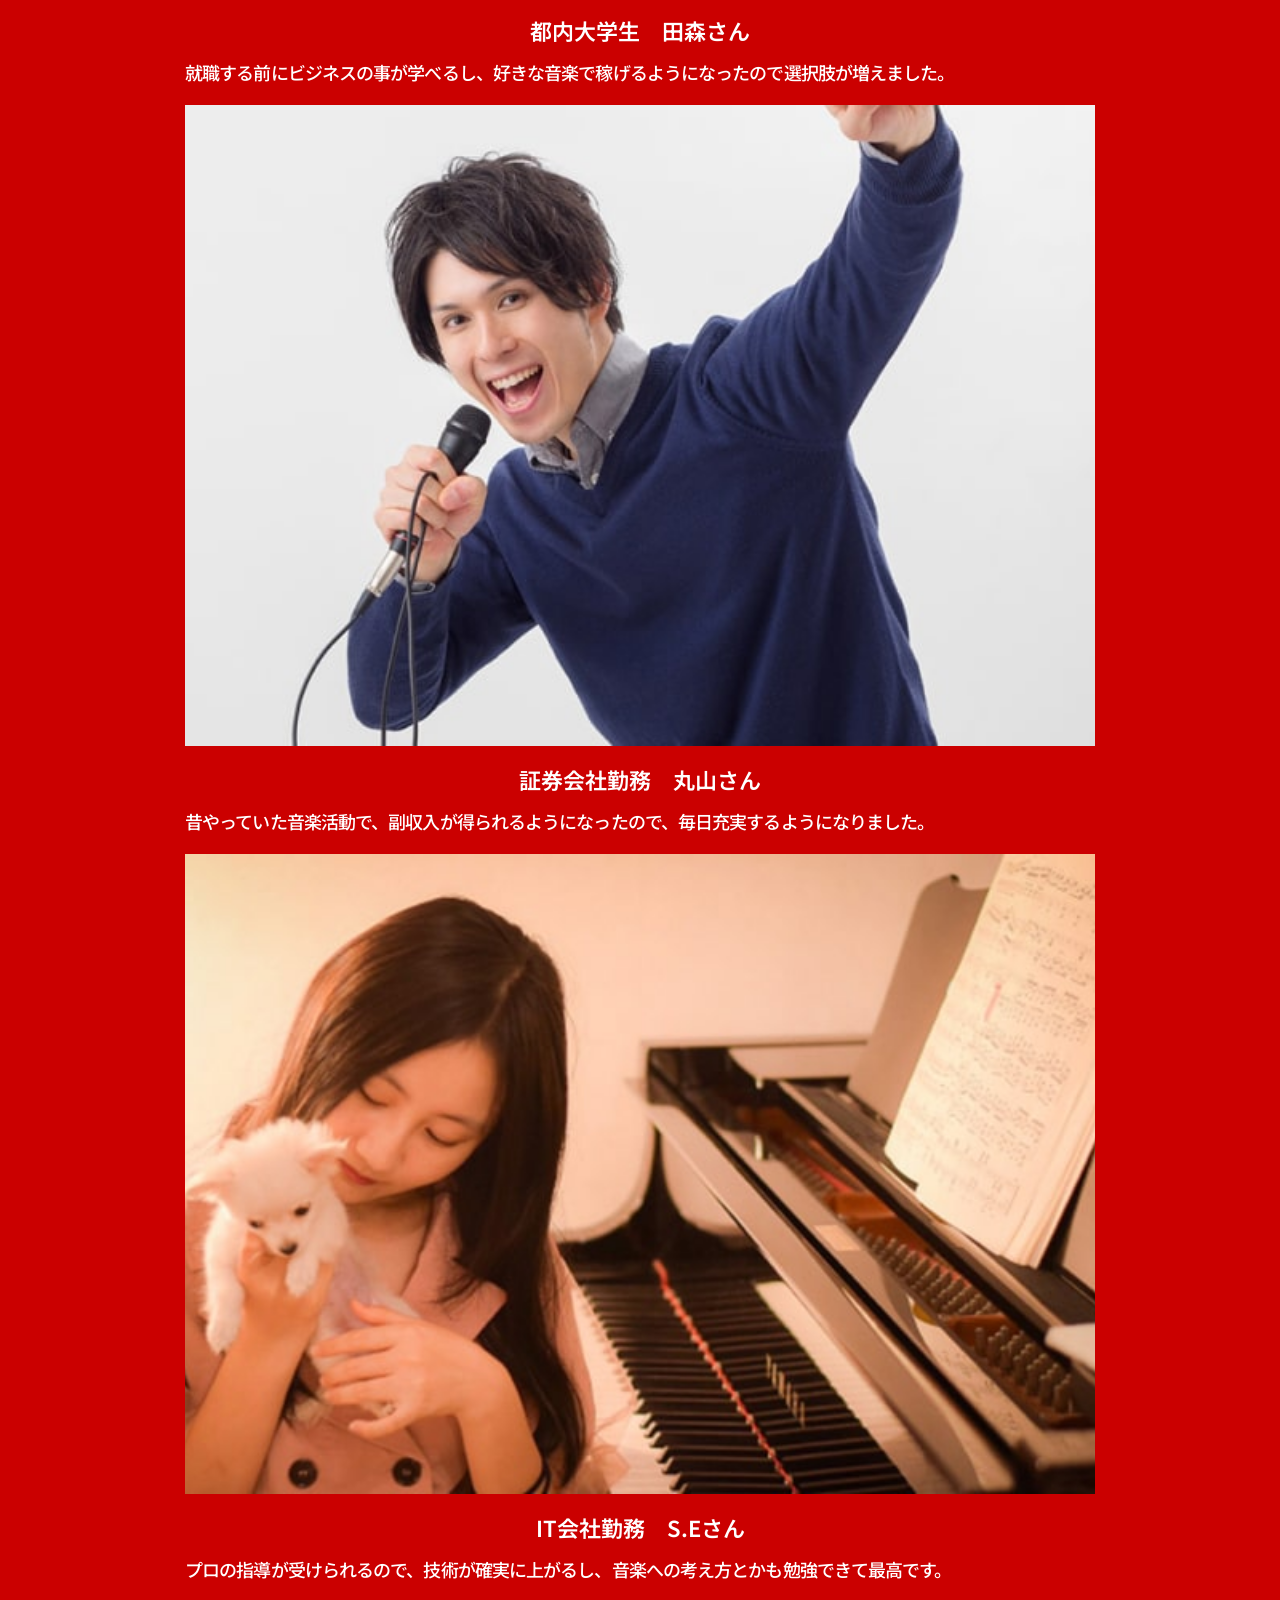
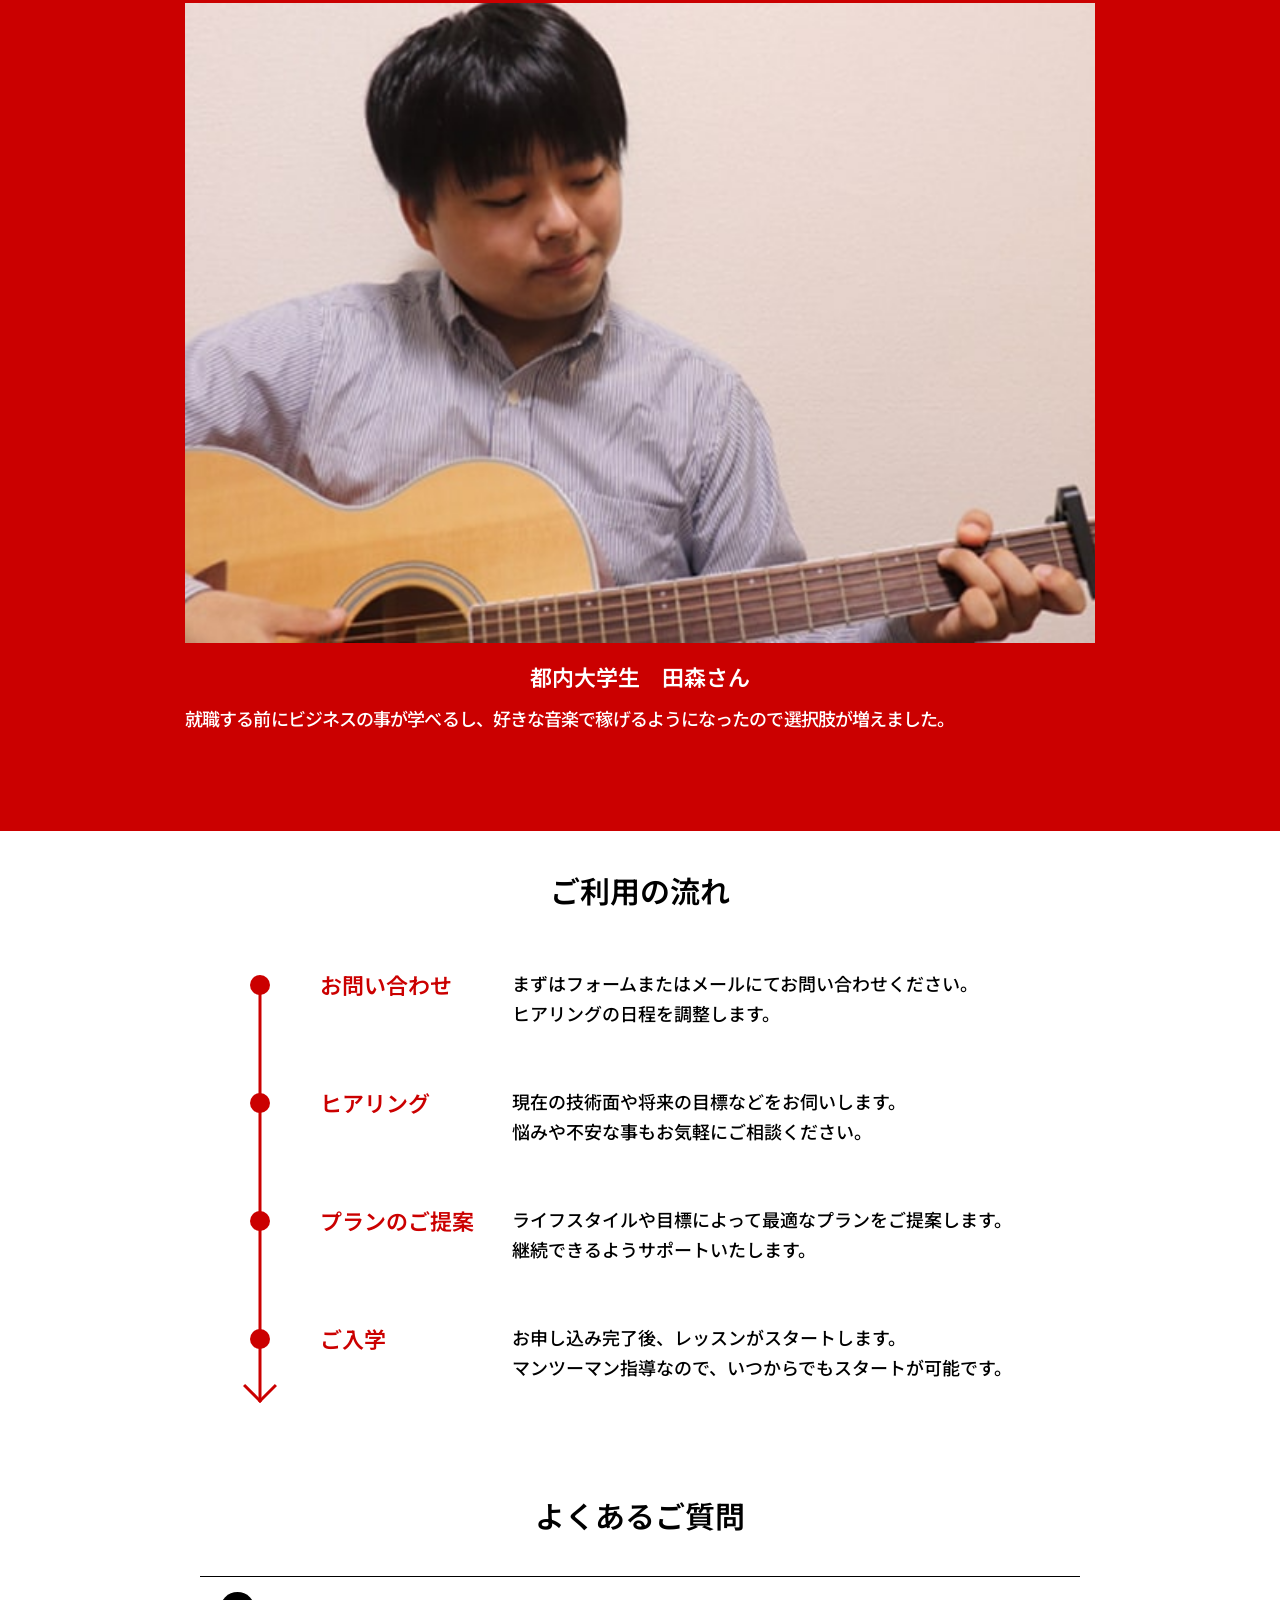
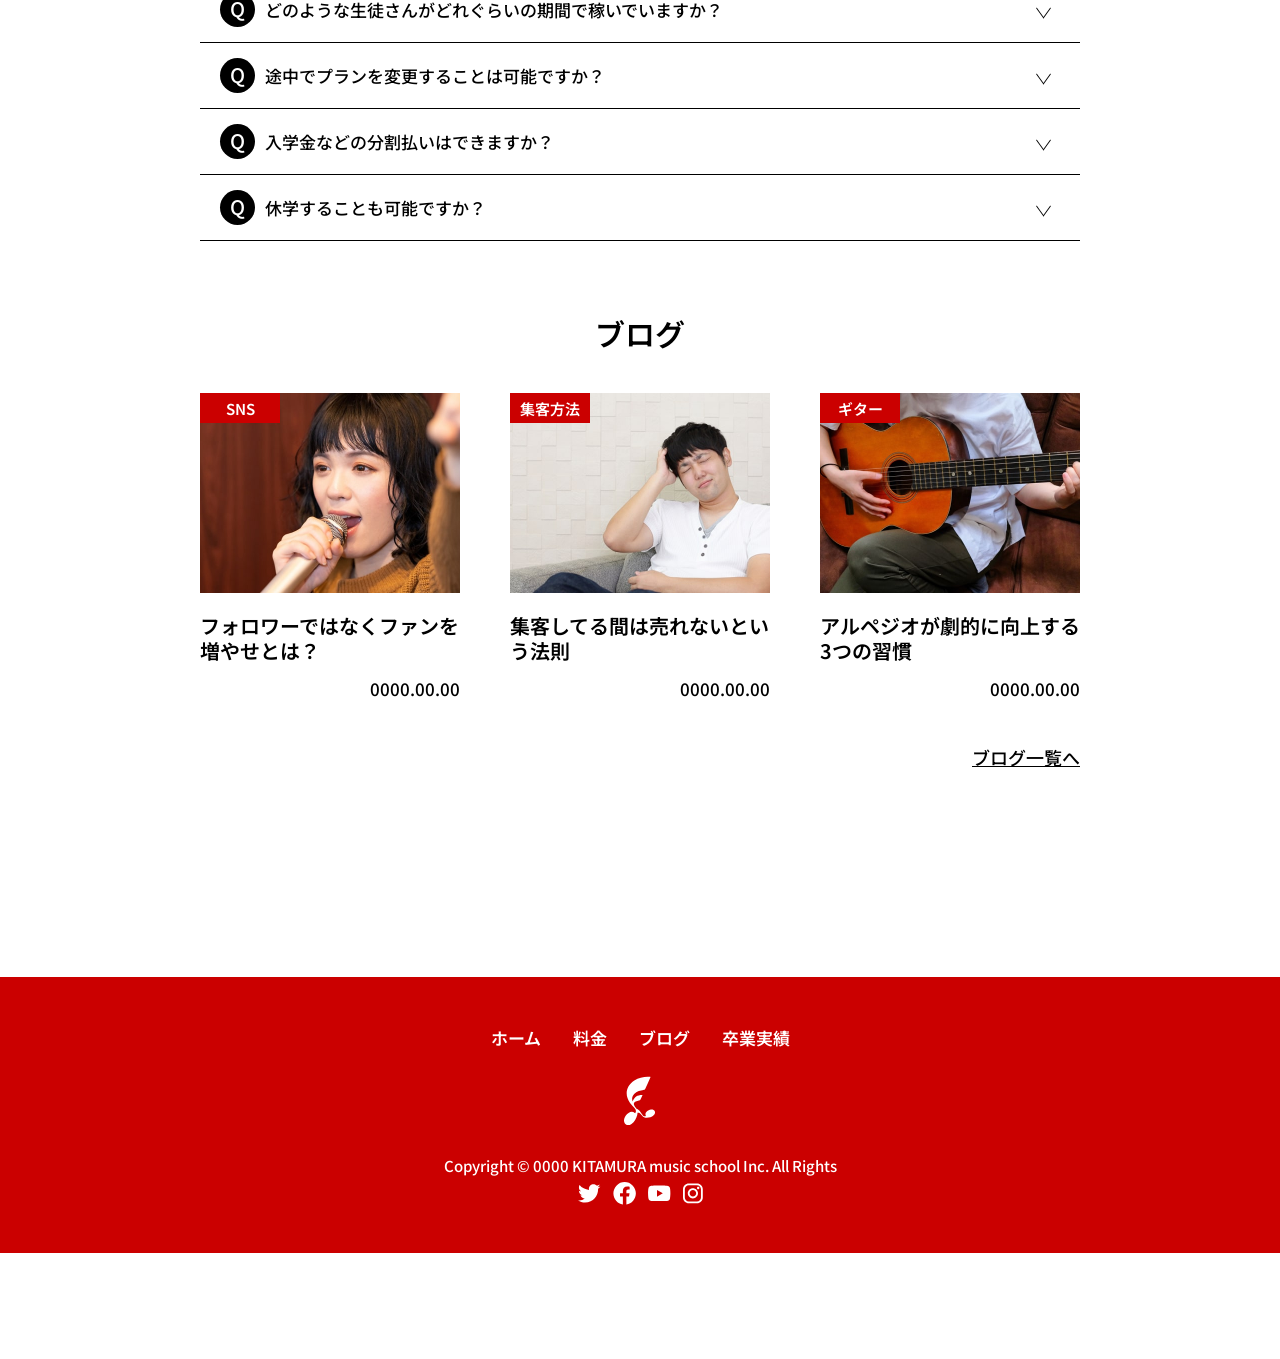
==== commit 9d748a10: "topページ修正" ====
--- a/index.html
+++ b/index.html
@@ -179,17 +179,47 @@
                     生徒さんたちの声
                 </h2>
                     <div class="p-voice__slider p-voice-slider">
-                        <a href="#" class="p-voice-slider__card p-slider-card">
+                        <a href="./result-details.html" class="p-voice-slider__card p-slider-card">
                             <div class="p-slider-card__img">
                                 <picture>
                                     <source media="(max-width: 767px)" srcset="images/top/voice01-sp.jpg">
                                     <img src="images/top/voice01.jpg" alt="証券会社勤務丸山さん">
                                 </picture>
                             </div>
+                            <h3 class="p-slider-card__name">　証券会社勤務　丸山さん</h3>
+                            <p class="p-slider-card__comment">昔やっていた音楽活動で、副収入が得られるようになったので、毎日充実するようになりました。</p>
+                        </a>
+                        <a href="./result-details.html" class="p-voice-slider__card p-slider-card">
+                            <div class="p-slider-card__img">
+                                <picture>
+                                    <source media="(max-width: 767px)" srcset="images/top/voice02-sp.jpg">
+                                    <img src="images/top/voice02.jpg" alt="IT会社勤務S.Eさん">
+                                </picture>
+                            </div>
+                            <h3 class="p-slider-card__name">IT会社勤務　S.Eさん</h3>
+                            <p class="p-slider-card__comment">プロの指導が受けられるので、技術が確実に上がるし、音楽への考え方とかも勉強できて最高です。</p>
+                        </a>
+                        <a href="./result-details.html" class="p-voice-slider__card p-slider-card">
+                            <div class="p-slider-card__img">
+                                <picture>
+                                    <source media="(max-width: 767px)" srcset="images/top/voice03-sp.jpg">
+                                    <img src="images/top/voice03.jpg" alt="都内大学生田森さん">
+                                </picture>
+                            </div>
+                            <h3 class="p-slider-card__name">都内大学生　田森さん</h3>
+                            <p class="p-slider-card__comment">就職する前にビジネスの事が学べるし、好きな音楽で稼げるようになったので選択肢が増えました。</p>
+                        </a>
+                        <a href="./result-details.html" class="p-voice-slider__card p-slider-card">
+                            <div class="p-slider-card__img">
+                                <picture>
+                                    <source media="(max-width: 767px)" srcset="images/top/voice01-sp.jpg">
+                                    <img src="images/top/voice01.jpg" alt="証券会社勤務丸山さん">
+                                </picture>
+                            </div>
                             <h3 class="p-slider-card__name">証券会社勤務　丸山さん</h3>
                             <p class="p-slider-card__comment">昔やっていた音楽活動で、副収入が得られるようになったので、毎日充実するようになりました。</p>
                         </a>
-                        <a href="#" class="p-voice-slider__card p-slider-card">
+                        <a href="./result-details.html" class="p-voice-slider__card p-slider-card">
                             <div class="p-slider-card__img">
                                 <picture>
                                     <source media="(max-width: 767px)" srcset="images/top/voice02-sp.jpg">
@@ -199,37 +229,7 @@
                             <h3 class="p-slider-card__name">IT会社勤務　S.Eさん</h3>
                             <p class="p-slider-card__comment">プロの指導が受けられるので、技術が確実に上がるし、音楽への考え方とかも勉強できて最高です。</p>
                         </a>
-                        <a href="#" class="p-voice-slider__card p-slider-card">
-                            <div class="p-slider-card__img">
-                                <picture>
-                                    <source media="(max-width: 767px)" srcset="images/top/voice03-sp.jpg">
-                                    <img src="images/top/voice03.jpg" alt="都内大学生田森さん">
-                                </picture>
-                            </div>
-                            <h3 class="p-slider-card__name">都内大学生　田森さん</h3>
-                            <p class="p-slider-card__comment">就職する前にビジネスの事が学べるし、好きな音楽で稼げるようになったので選択肢が増えました。</p>
-                        </a>
-                        <a href="#" class="p-voice-slider__card p-slider-card">
-                            <div class="p-slider-card__img">
-                                <picture>
-                                    <source media="(max-width: 767px)" srcset="images/top/voice01-sp.jpg">
-                                    <img src="images/top/voice01.jpg" alt="証券会社勤務丸山さん">
-                                </picture>
-                            </div>
-                            <h3 class="p-slider-card__name">証券会社勤務　丸山さん</h3>
-                            <p class="p-slider-card__comment">昔やっていた音楽活動で、副収入が得られるようになったので、毎日充実するようになりました。</p>
-                        </a>
-                        <a href="#" class="p-voice-slider__card p-slider-card">
-                            <div class="p-slider-card__img">
-                                <picture>
-                                    <source media="(max-width: 767px)" srcset="images/top/voice02-sp.jpg">
-                                    <img src="images/top/voice02.jpg" alt="IT会社勤務S.Eさん">
-                                </picture>
-                            </div>
-                            <h3 class="p-slider-card__name">IT会社勤務　S.Eさん</h3>
-                            <p class="p-slider-card__comment">プロの指導が受けられるので、技術が確実に上がるし、音楽への考え方とかも勉強できて最高です。</p>
-                        </a>
-                        <a href="#" class="p-voice-slider__card p-slider-card">
+                        <a href="./result-details.html" class="p-voice-slider__card p-slider-card">
                             <div class="p-slider-card__img">
                                 <picture>
                                     <source media="(max-width: 767px)" srcset="images/top/voice03-sp.jpg">
--- a/css/style.css
+++ b/css/style.css
@@ -877,186 +877,6 @@
   font-weight: 600;
 }
 
-.c-related {
-  margin-top: 5.875rem;
-}
-@media (max-width: 767px) {
-  .c-related {
-    margin-top: 3.875rem;
-  }
-}
-
-.c-related__label {
-  background-color: #000;
-  color: #FFF;
-  font-size: 1.125rem;
-  font-weight: 600;
-  line-height: 1.8333333333;
-  padding: 0.5625rem 0 0.5rem 1.875rem;
-  text-align: left;
-}
-@media (max-width: 767px) {
-  .c-related__label {
-    text-align: center;
-    padding: 0.625rem 0 0.4375rem 0;
-  }
-}
-
-.c-related__list {
-  margin-top: 1.875rem;
-  display: flex;
-  flex-direction: column;
-  row-gap: 1.875rem;
-}
-@media (max-width: 767px) {
-  .c-related__list {
-    margin-top: 1.25rem;
-    row-gap: 1.25rem;
-  }
-}
-
-.c-related__wrap {
-  width: 100%;
-  display: flex;
-  -moz-column-gap: 1.875rem;
-       column-gap: 1.875rem;
-  transition: all 0.5s ease;
-}
-.c-related__wrap:hover {
-  opacity: 0.7;
-}
-@media (max-width: 767px) {
-  .c-related__wrap {
-    -moz-column-gap: 1.25rem;
-         column-gap: 1.25rem;
-  }
-}
-
-.c-related__right {
-  position: relative;
-  width: 16.25rem;
-}
-@media (max-width: 767px) {
-  .c-related__right {
-    width: 10rem;
-  }
-}
-
-.c-related__right2 {
-  width: 12.5rem;
-}
-@media (max-width: 767px) {
-  .c-related__right2 {
-    width: 10rem;
-  }
-}
-
-.c-related__image {
-  width: 16.25rem;
-}
-@media (max-width: 767px) {
-  .c-related__image {
-    width: 100%;
-  }
-}
-
-.c-related__image2 {
-  width: 12.5rem;
-}
-@media (max-width: 767px) {
-  .c-related__image2 {
-    width: 100%;
-  }
-}
-
-.c-related__image img {
-  aspect-ratio: 260/183;
-  -o-object-fit: cover;
-     object-fit: cover;
-}
-@media (max-width: 767px) {
-  .c-related__image img {
-    aspect-ratio: 160/113;
-  }
-}
-
-.c-related__image2 img {
-  aspect-ratio: 200/140;
-  -o-object-fit: cover;
-     object-fit: cover;
-}
-@media (max-width: 767px) {
-  .c-related__image2 img {
-    aspect-ratio: 160/110;
-  }
-}
-
-.p-related__category {
-  min-width: 5rem;
-}
-
-.p-related__category2 {
-  min-width: 6.25rem;
-}
-@media (max-width: 767px) {
-  .p-related__category2 {
-    min-width: 5rem;
-  }
-}
-
-.c-related__textarea {
-  flex: 1;
-}
-
-@media (max-width: 767px) {
-  .c-related__textarea2 {
-    padding-top: 0.5rem;
-  }
-}
-
-.c-related__title {
-  font-size: 1.25rem;
-  line-height: 1.25;
-  font-weight: 600;
-  display: -webkit-box;
-  -webkit-box-orient: vertical;
-  -webkit-line-clamp: 3;
-  overflow: hidden;
-}
-@media (max-width: 767px) {
-  .c-related__title {
-    font-size: 1.0625rem;
-    line-height: 1.6470588235;
-  }
-}
-
-.c-related__time {
-  display: inline-block;
-  font-size: 1.0625rem;
-  line-height: 1.7647058824;
-  margin-top: 0.8125rem;
-  padding-left: 0.25rem;
-}
-@media (max-width: 767px) {
-  .c-related__time {
-    margin-top: 0.1875rem;
-    padding-left: 0;
-  }
-}
-
-.c-list-item__article {
-  font-size: 1.125rem;
-  line-height: 1.6666666667;
-  margin-top: 0.6875rem;
-}
-@media (max-width: 767px) {
-  .c-list-item__article {
-    font-size: 1rem;
-    line-height: 1.875;
-    margin-top: 0.5rem;
-  }
-}
-
 .p-top-fv {
   margin-top: 5rem;
   width: 100%;
@@ -1457,6 +1277,9 @@
   text-align: center;
   color: #FFF;
   transition: 0.3s ease;
+  white-space: nowrap;
+  overflow: hidden;
+  text-overflow: ellipsis;
 }
 @media (max-width: 767px) {
   .p-slider-card__name {
@@ -4033,6 +3856,186 @@
   opacity: 0.5;
 }
 
+.p-related {
+  margin-top: 5.875rem;
+}
+@media (max-width: 767px) {
+  .p-related {
+    margin-top: 3.875rem;
+  }
+}
+
+.p-related__label {
+  background-color: #000;
+  color: #FFF;
+  font-size: 1.125rem;
+  font-weight: 600;
+  line-height: 1.8333333333;
+  padding: 0.5625rem 0 0.5rem 1.875rem;
+  text-align: left;
+}
+@media (max-width: 767px) {
+  .p-related__label {
+    text-align: center;
+    padding: 0.625rem 0 0.4375rem 0;
+  }
+}
+
+.p-related__list {
+  margin-top: 1.875rem;
+  display: flex;
+  flex-direction: column;
+  row-gap: 1.875rem;
+}
+@media (max-width: 767px) {
+  .p-related__list {
+    margin-top: 1.25rem;
+    row-gap: 1.25rem;
+  }
+}
+
+.p-related__wrap {
+  width: 100%;
+  display: flex;
+  -moz-column-gap: 1.875rem;
+       column-gap: 1.875rem;
+  transition: all 0.5s ease;
+}
+.p-related__wrap:hover {
+  opacity: 0.7;
+}
+@media (max-width: 767px) {
+  .p-related__wrap {
+    -moz-column-gap: 1.25rem;
+         column-gap: 1.25rem;
+  }
+}
+
+.p-related__right {
+  position: relative;
+  width: 16.25rem;
+}
+@media (max-width: 767px) {
+  .p-related__right {
+    width: 10rem;
+  }
+}
+
+.p-related__right2 {
+  width: 12.5rem;
+}
+@media (max-width: 767px) {
+  .p-related__right2 {
+    width: 10rem;
+  }
+}
+
+.p-related__image {
+  width: 16.25rem;
+}
+@media (max-width: 767px) {
+  .p-related__image {
+    width: 100%;
+  }
+}
+
+.p-related__image2 {
+  width: 12.5rem;
+}
+@media (max-width: 767px) {
+  .p-related__image2 {
+    width: 100%;
+  }
+}
+
+.p-related__image img {
+  aspect-ratio: 260/183;
+  -o-object-fit: cover;
+     object-fit: cover;
+}
+@media (max-width: 767px) {
+  .p-related__image img {
+    aspect-ratio: 160/113;
+  }
+}
+
+.p-related__image2 img {
+  aspect-ratio: 200/140;
+  -o-object-fit: cover;
+     object-fit: cover;
+}
+@media (max-width: 767px) {
+  .p-related__image2 img {
+    aspect-ratio: 160/110;
+  }
+}
+
+.p-related__category {
+  min-width: 5rem;
+}
+
+.p-related__category2 {
+  min-width: 6.25rem;
+}
+@media (max-width: 767px) {
+  .p-related__category2 {
+    min-width: 5rem;
+  }
+}
+
+.p-related__textarea {
+  flex: 1;
+}
+
+@media (max-width: 767px) {
+  .p-related__textarea2 {
+    padding-top: 0.5rem;
+  }
+}
+
+.p-related__title {
+  font-size: 1.25rem;
+  line-height: 1.25;
+  font-weight: 600;
+  display: -webkit-box;
+  -webkit-box-orient: vertical;
+  -webkit-line-clamp: 3;
+  overflow: hidden;
+}
+@media (max-width: 767px) {
+  .p-related__title {
+    font-size: 1.0625rem;
+    line-height: 1.6470588235;
+  }
+}
+
+.p-related__time {
+  display: inline-block;
+  font-size: 1.0625rem;
+  line-height: 1.7647058824;
+  margin-top: 0.8125rem;
+  padding-left: 0.25rem;
+}
+@media (max-width: 767px) {
+  .p-related__time {
+    margin-top: 0.1875rem;
+    padding-left: 0;
+  }
+}
+
+.p-list-item__article {
+  font-size: 1.125rem;
+  line-height: 1.6666666667;
+  margin-top: 0.6875rem;
+}
+@media (max-width: 767px) {
+  .p-list-item__article {
+    font-size: 1rem;
+    line-height: 1.875;
+    margin-top: 0.5rem;
+  }
+}
+
 @media (min-width: 768px) {
   .u-sp {
     display: none !important;
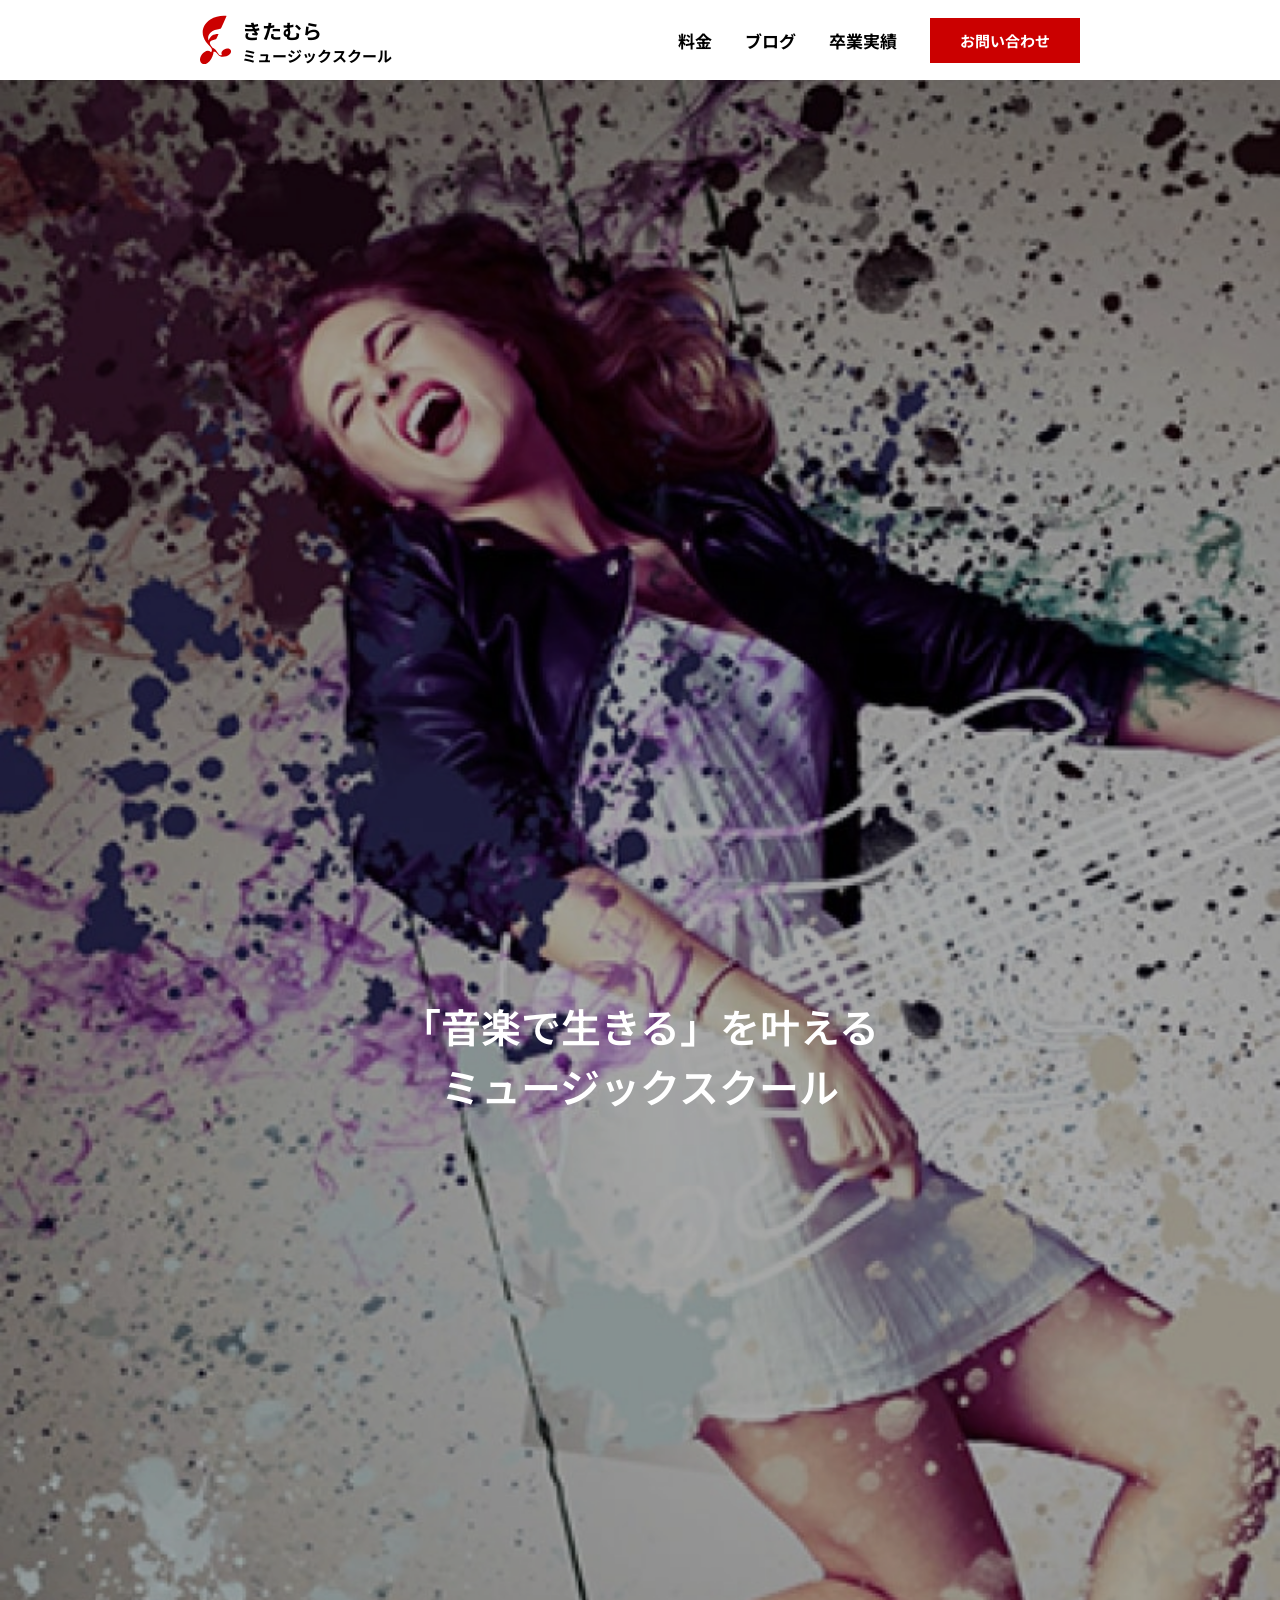
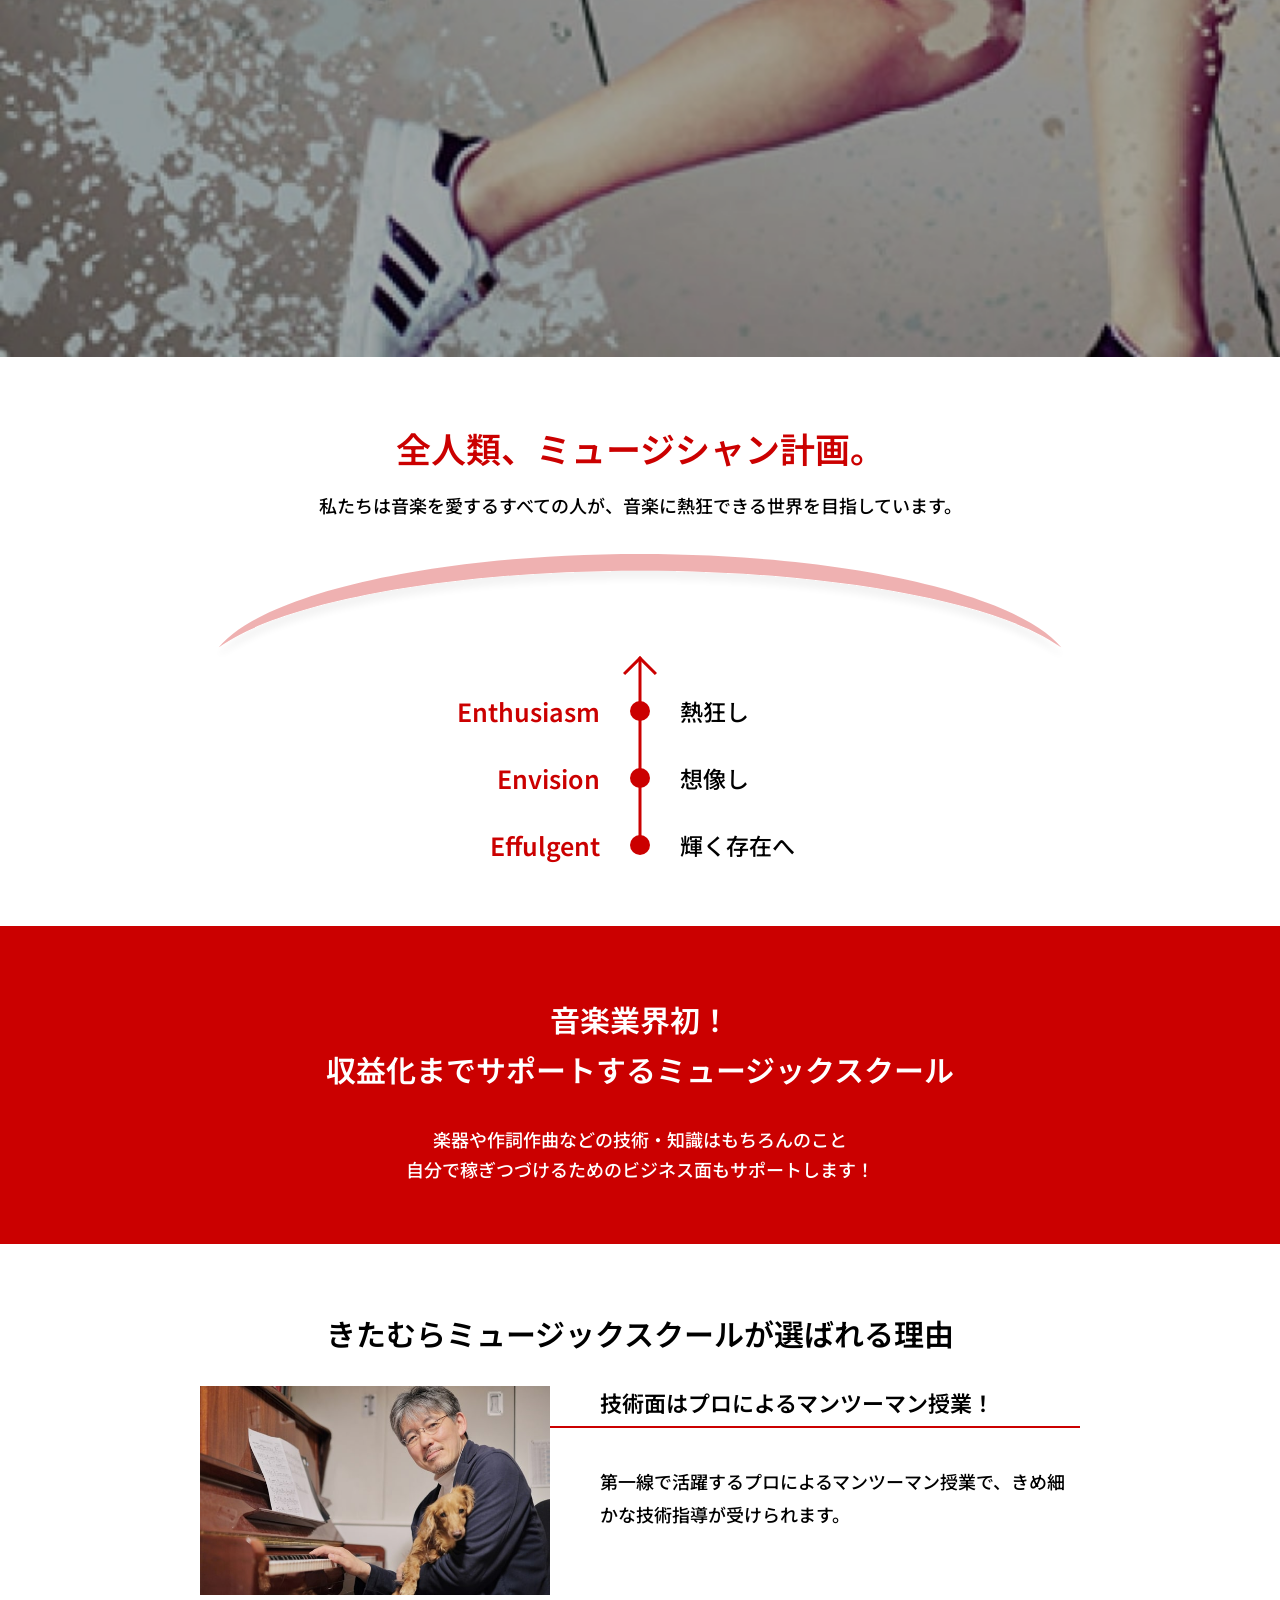
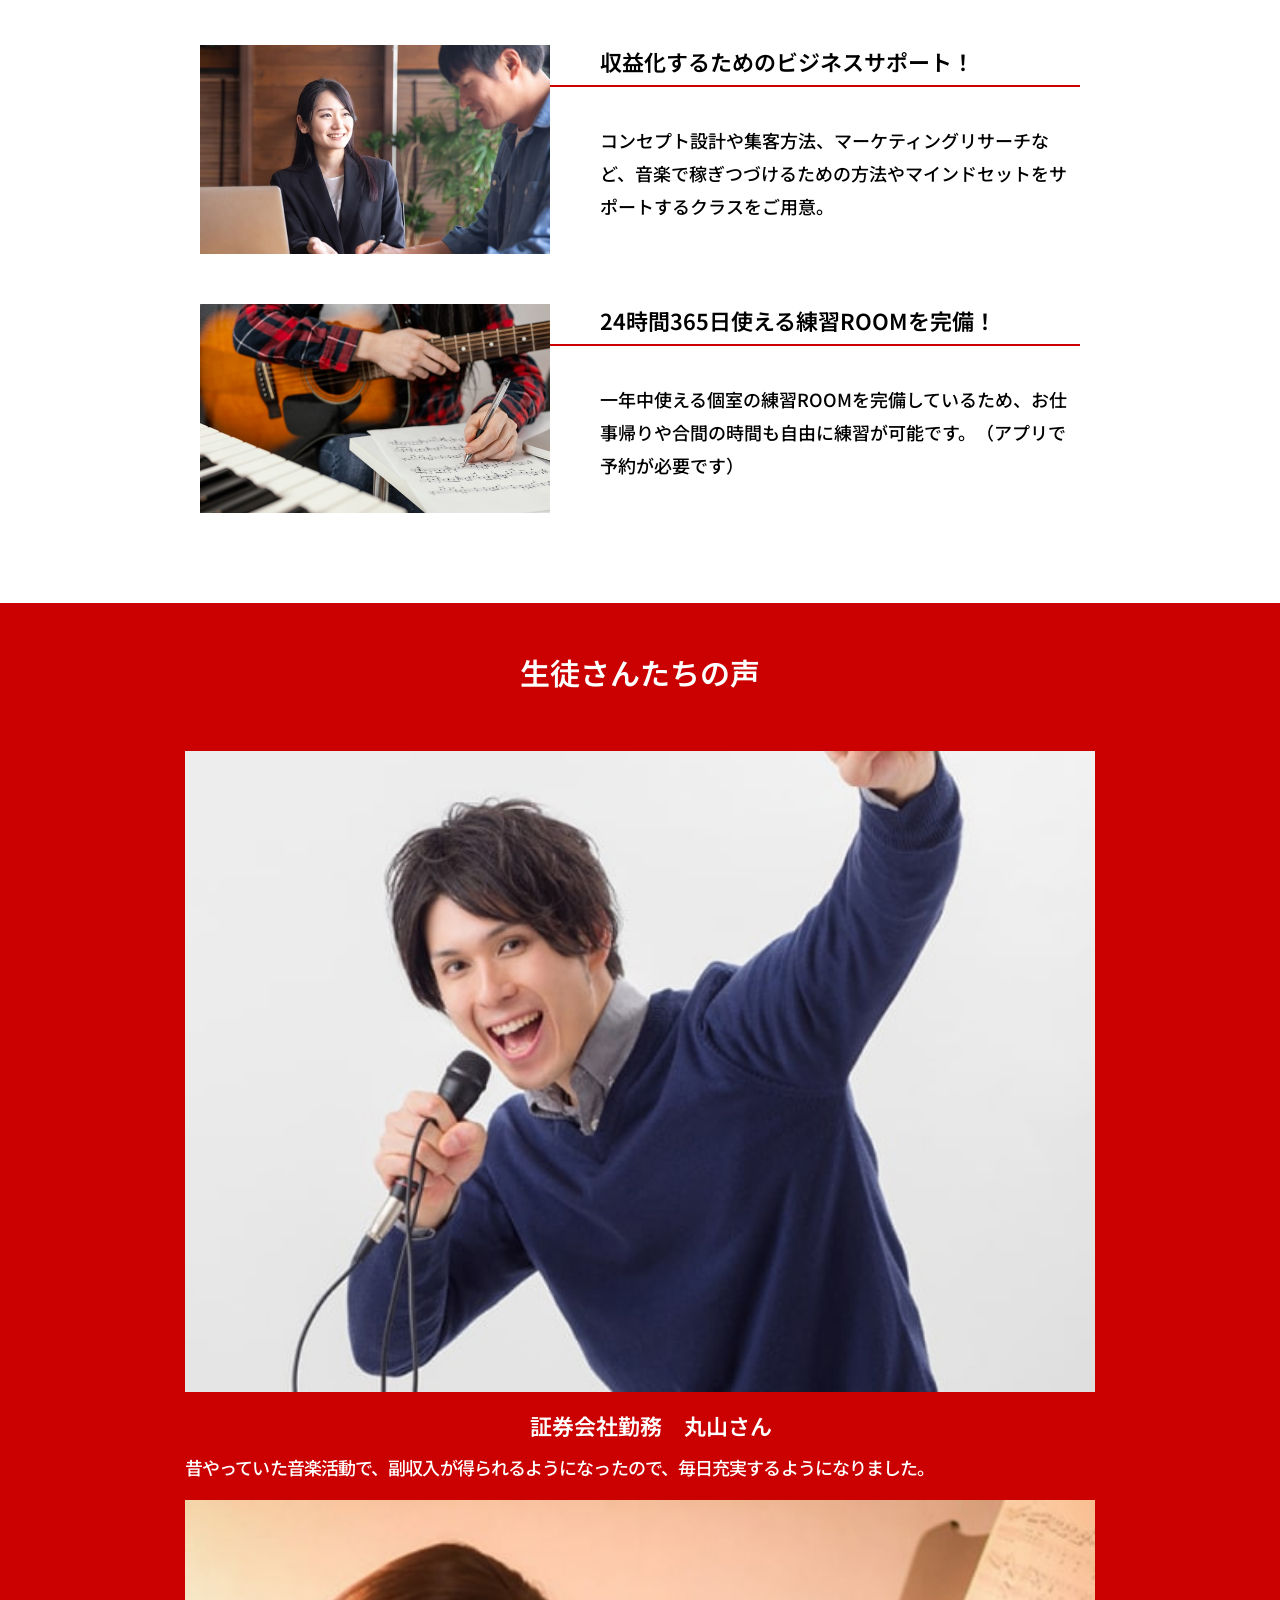
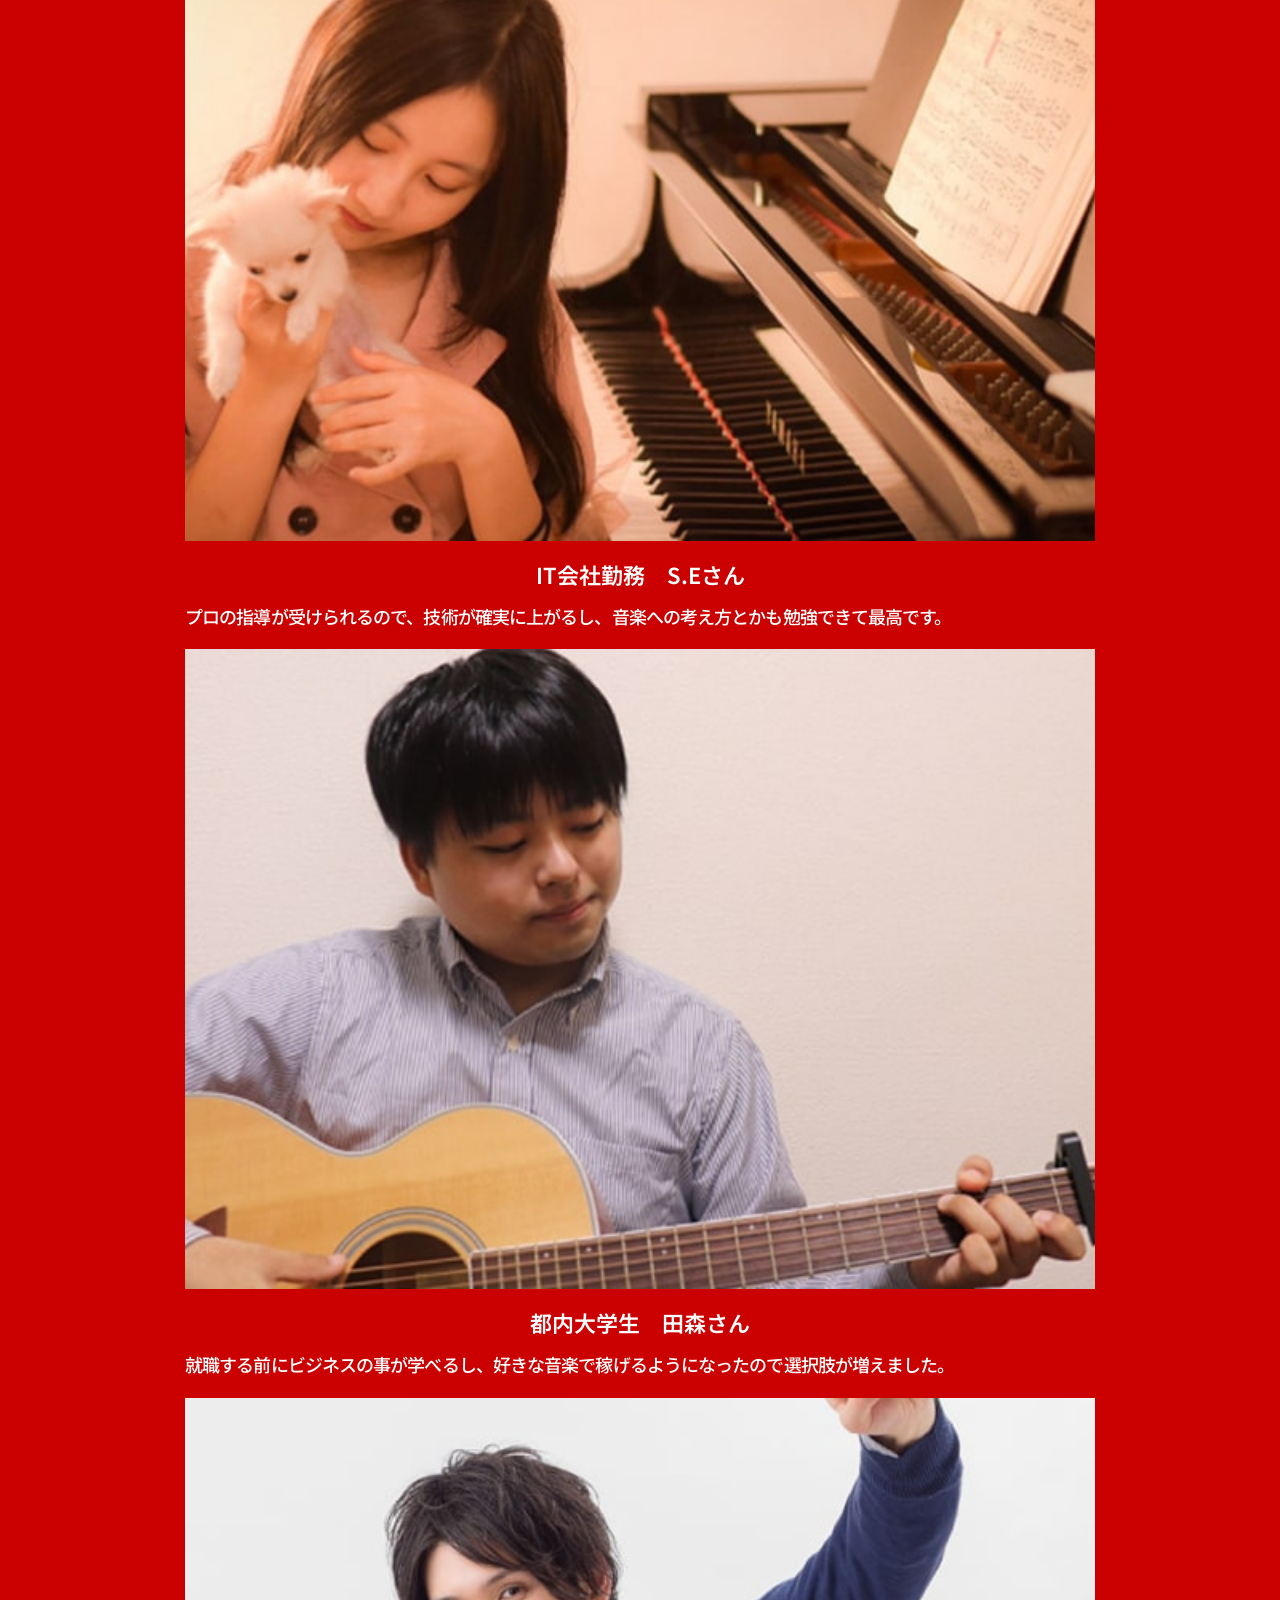
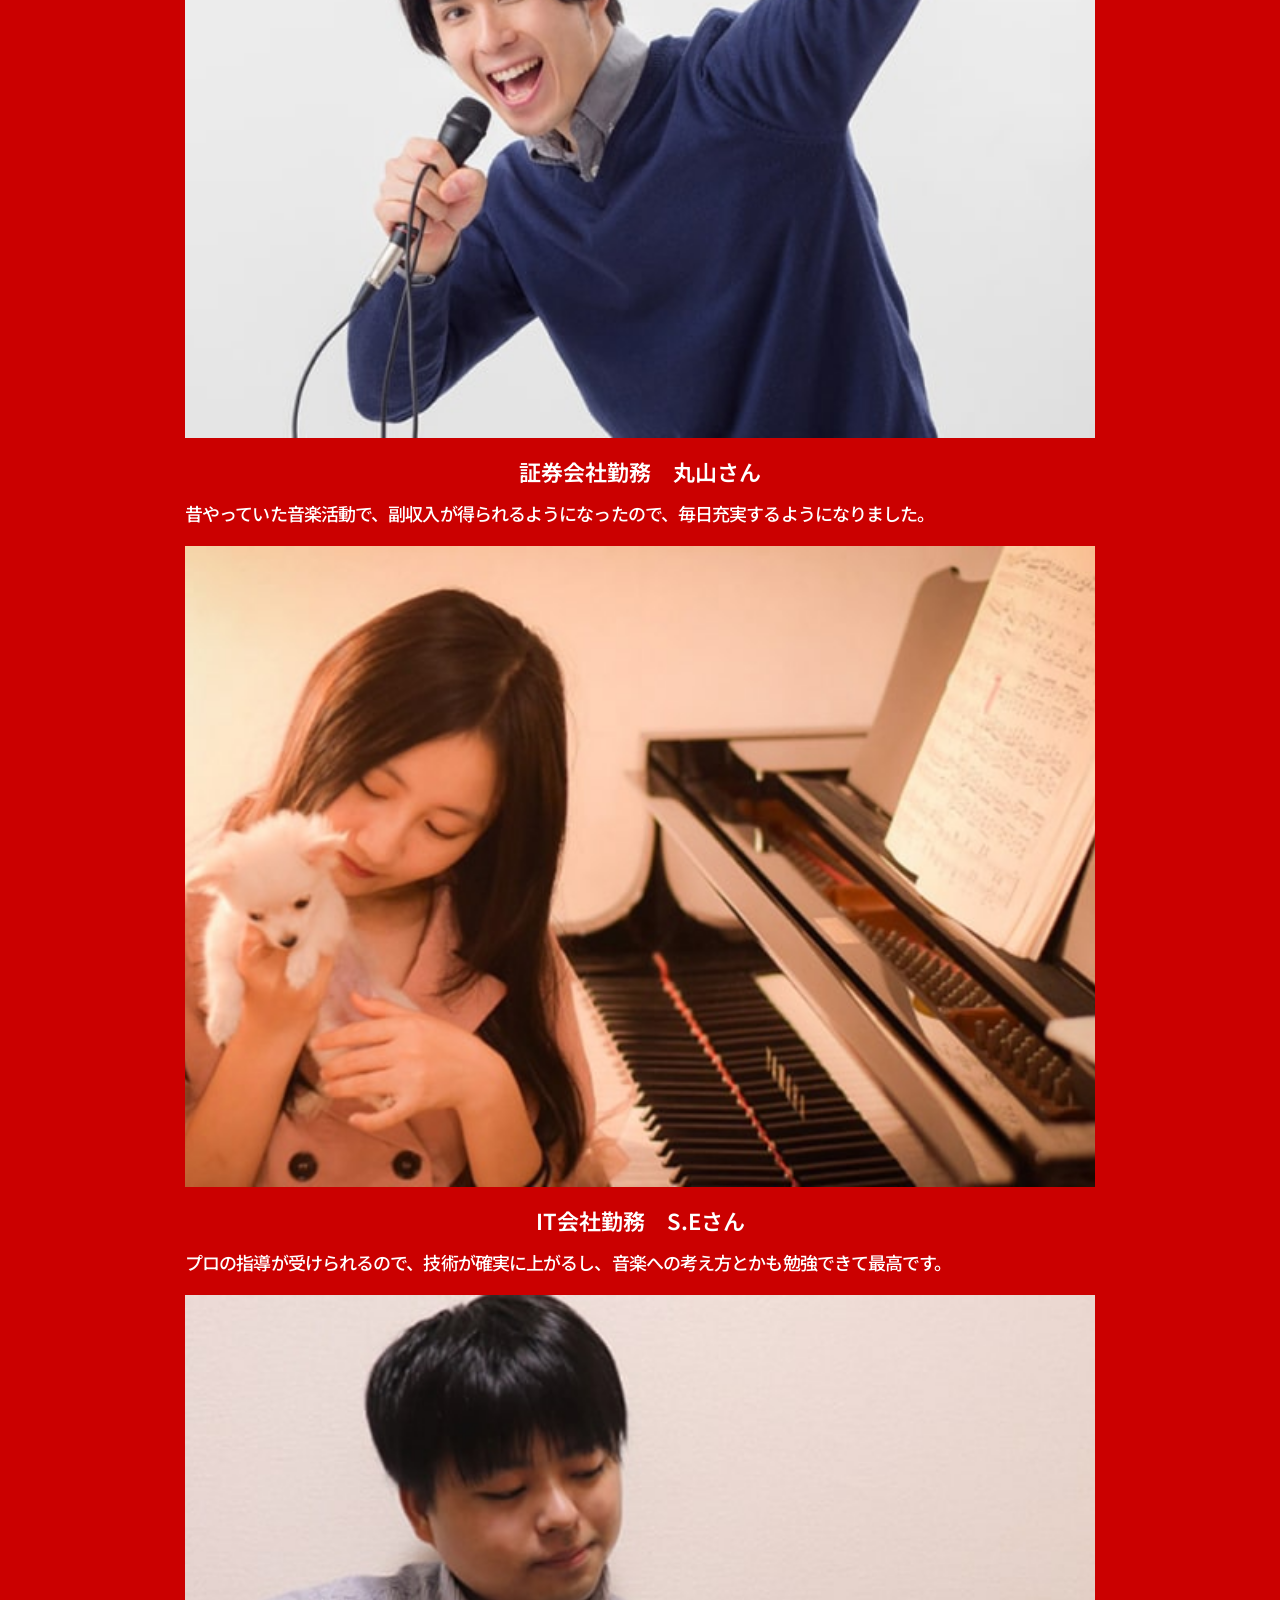
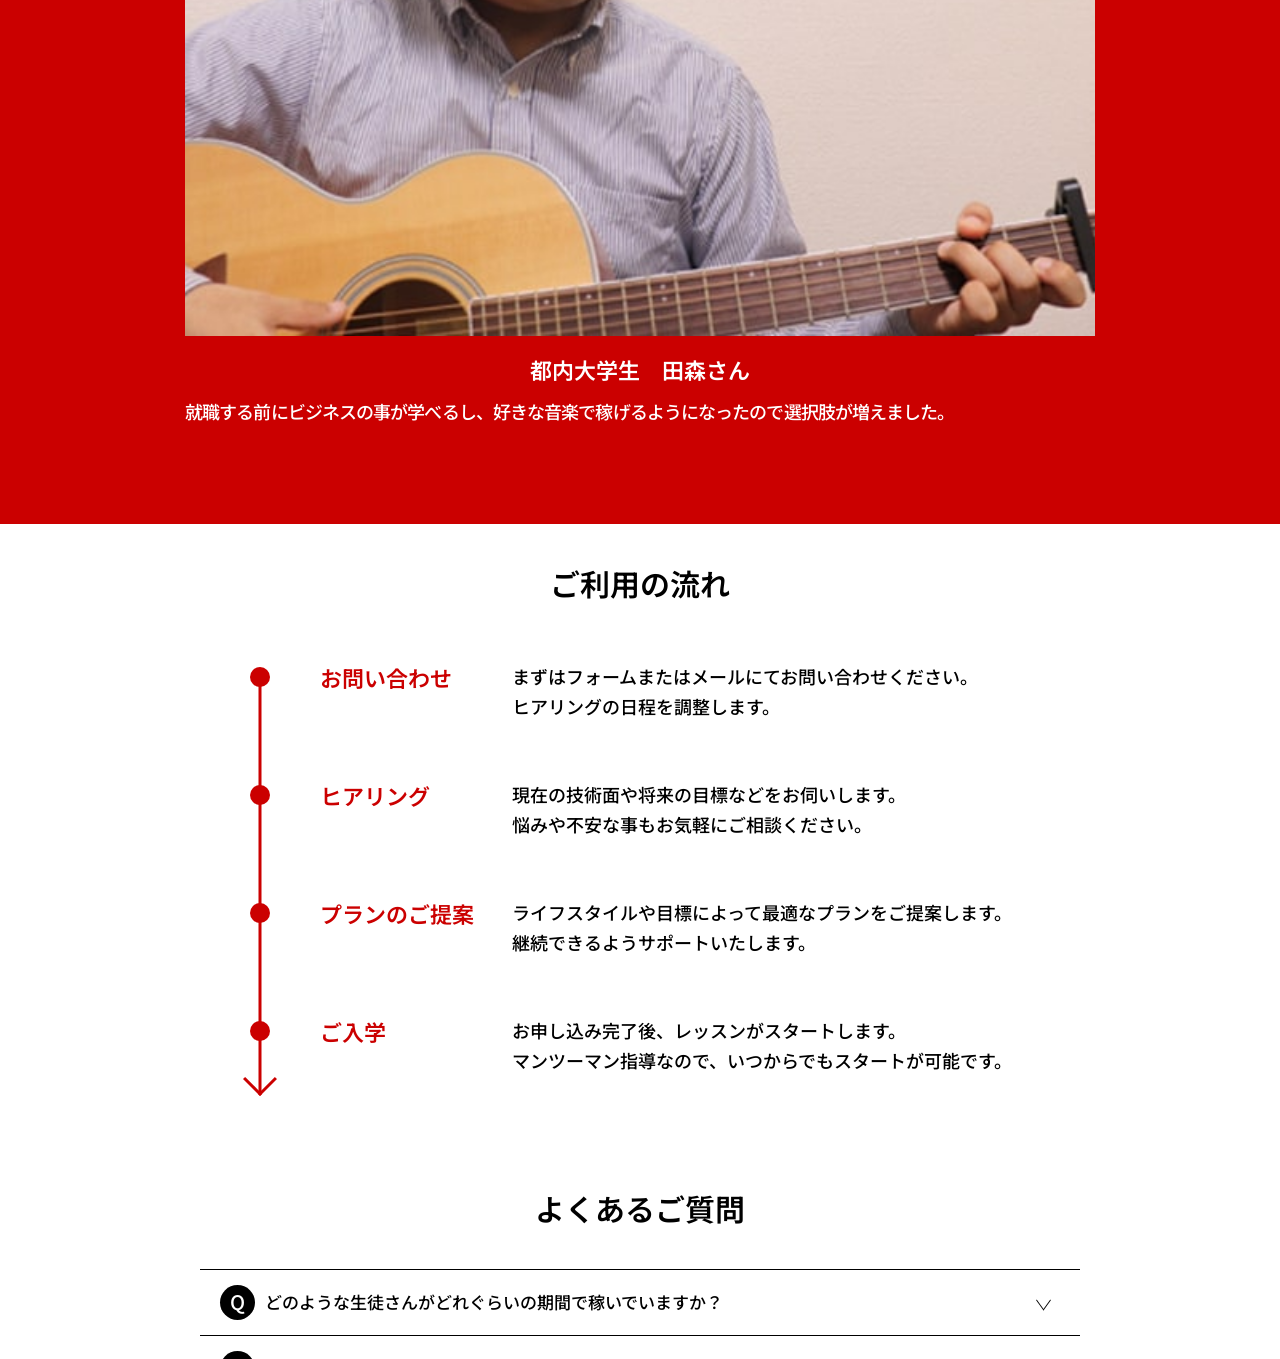
==== commit 30b9a81f: "CSS読み込み順修正" ====
--- a/index.html
+++ b/index.html
@@ -24,8 +24,8 @@
     <link href="https://fonts.googleapis.com/css2?family=Noto+Sans+JP:wght@100..900&family=Noto+Serif+JP:wght@200..900&display=swap" rel="stylesheet">
     <!-- Webフォント -->
     <!-- css -->
+    <link rel="stylesheet" href="./css/slick.css">
     <link rel="stylesheet" href="./css/style.css">
-    <link rel="stylesheet" href="./css/slick.css">
 </head>
 <body>
 <div id="container">
@@ -471,7 +471,7 @@
 
 <!-- js -->
 <script src="https://ajax.googleapis.com/ajax/libs/jquery/3.6.0/jquery.min.js"></script>
+<script src="./js/slick.min.js"></script>
 <script src="./js/main.js"></script>
-<script src="./js/slick.min.js"></script>
 </body>
 </html>
--- a/css/style.css
+++ b/css/style.css
@@ -1481,7 +1481,7 @@
 .p-top-qa__lists {
   margin-top: 2.25rem;
   width: 100%;
-  border-top: 0.05rem solid #000;
+  border-top: 0.5px solid #000;
 }
 @media (max-width: 767px) {
   .p-top-qa__lists {
@@ -1490,7 +1490,7 @@
 }
 
 .p-qa-list {
-  border-bottom: 0.05rem solid #000;
+  border-bottom: 0.5px solid #000;
 }
 
 .p-qa-list__q::after {
@@ -1678,7 +1678,7 @@
 }
 
 .p-blog-card__title {
-  padding-top: 1.25rem;
+  margin-top: 1.25rem;
   font-size: 1.25rem;
   line-height: 1.25;
   font-weight: 600;
@@ -1692,7 +1692,7 @@
 
 .p-blog-card__date {
   display: block;
-  padding-top: 0.6875rem;
+  margin-top: 0.6875rem;
   font-size: 1.0625rem;
   line-height: 1.7647058824;
   text-align: right;
@@ -2689,8 +2689,7 @@
 }
 @media (max-width: 767px) {
   .p-blog-body__smalltitle::before {
-    height: 3.125rem;
-    top: 45%;
+    height: calc(100% - 0.625rem);
   }
 }
 
@@ -3325,7 +3324,7 @@
 .p-result-section__textarea time {
   font-size: 1.125rem;
   line-height: 1.7777777778;
-  padding-top: 0.625rem;
+  margin-top: 0.625rem;
   display: flex;
   justify-content: flex-end;
 }
@@ -4006,6 +4005,7 @@
   .p-related__title {
     font-size: 1.0625rem;
     line-height: 1.6470588235;
+    -webkit-line-clamp: 2;
   }
 }
 
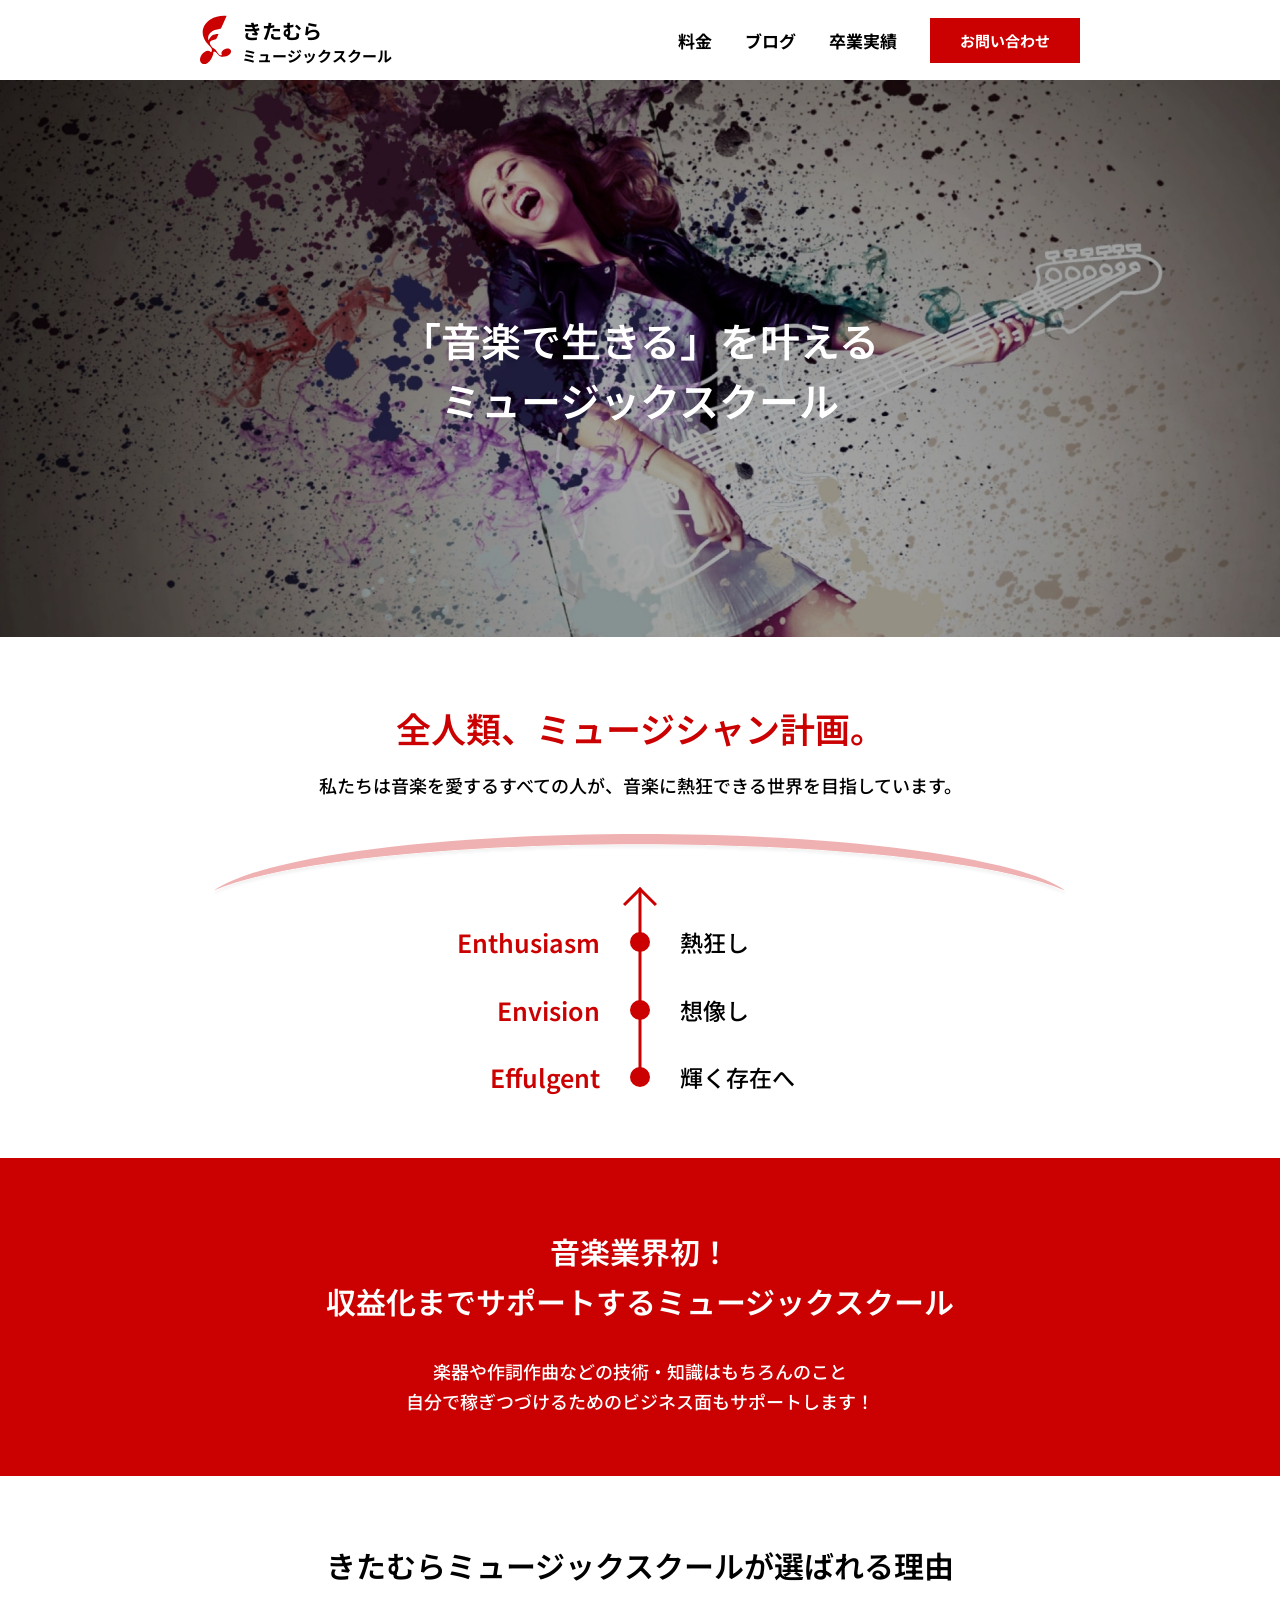
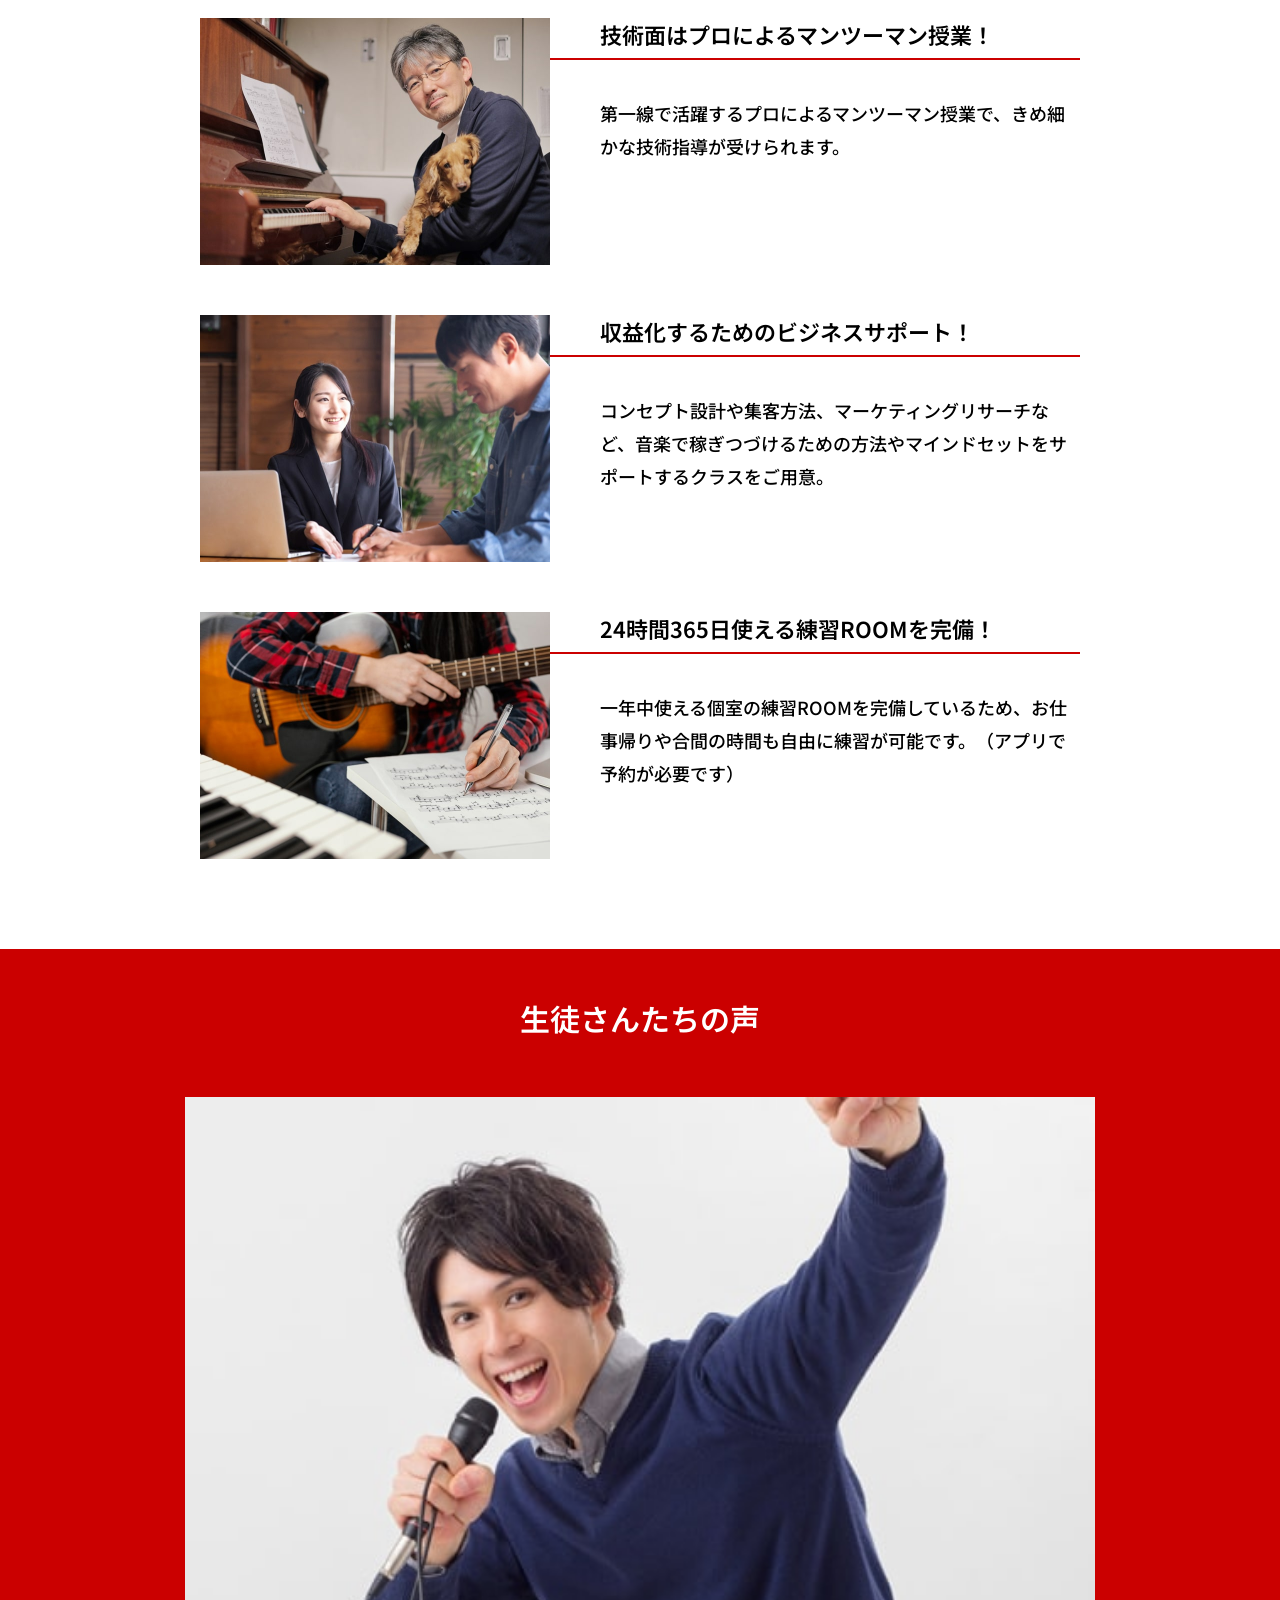
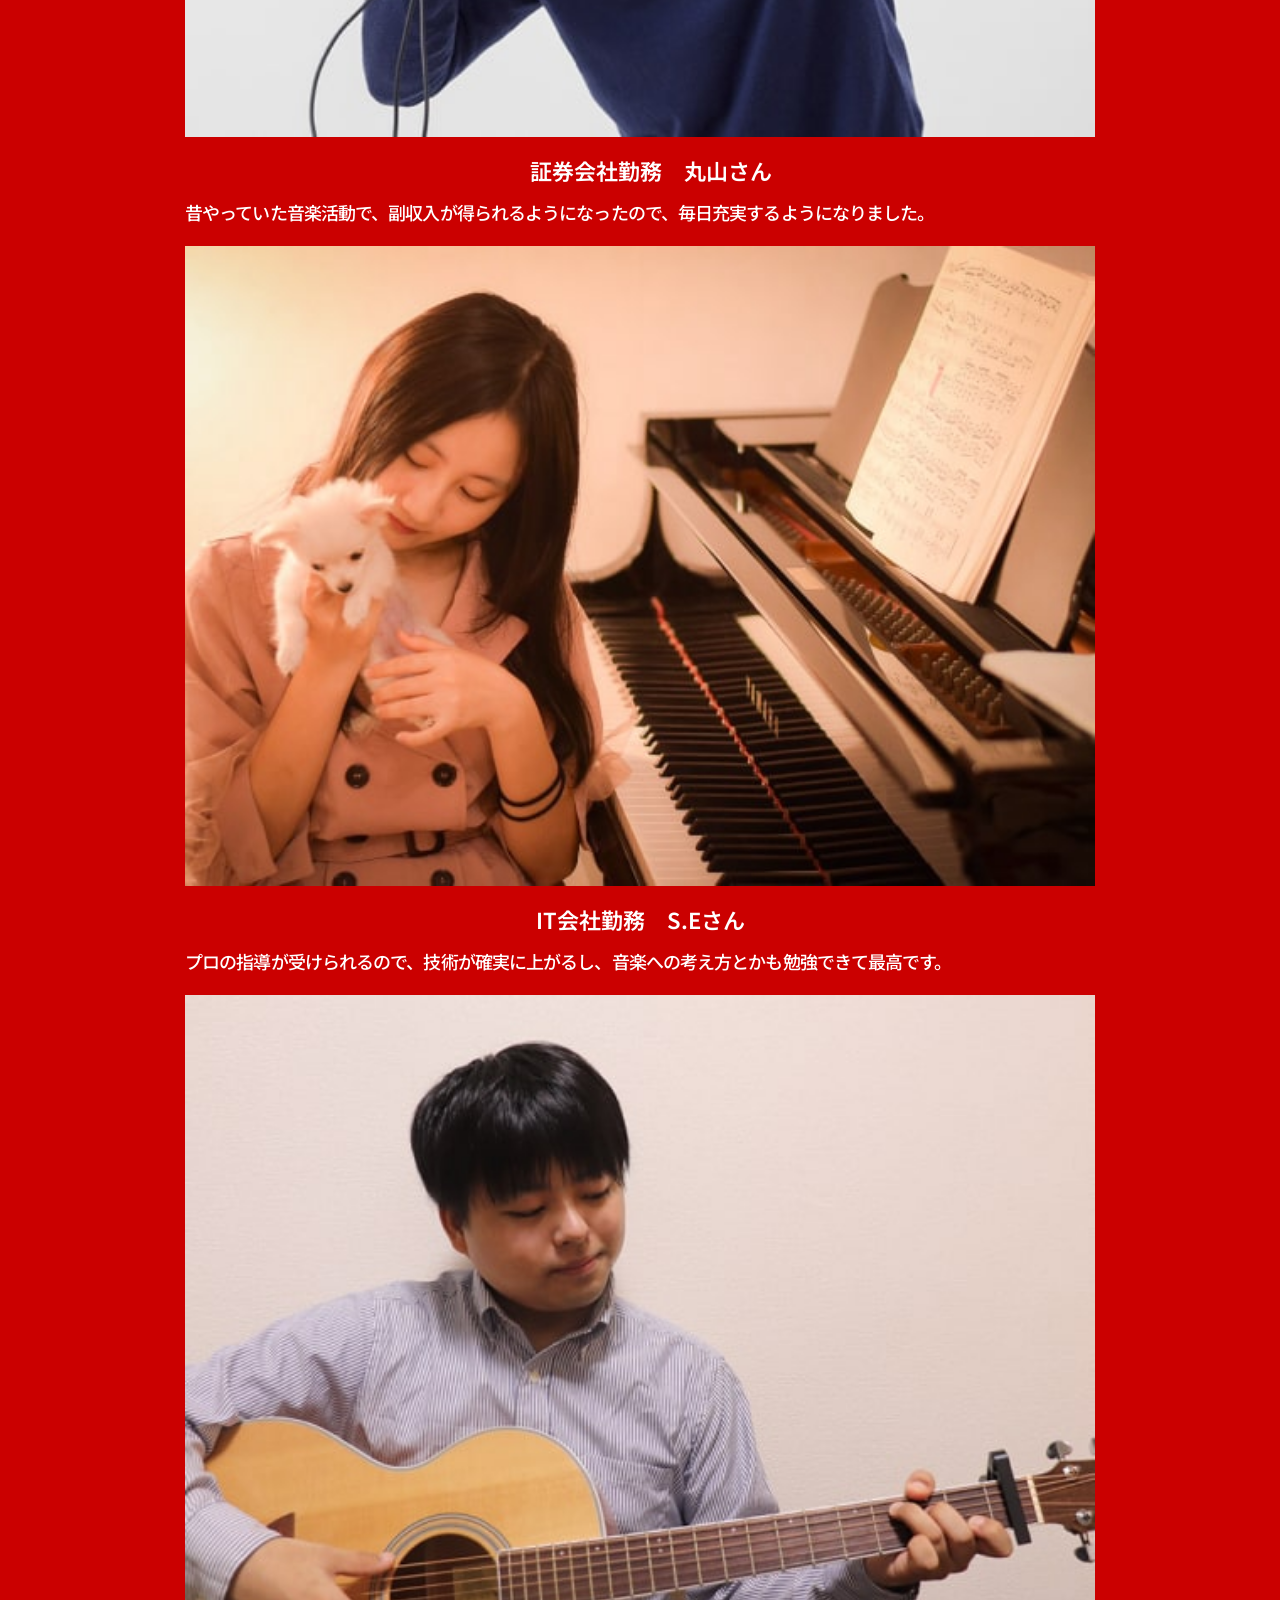
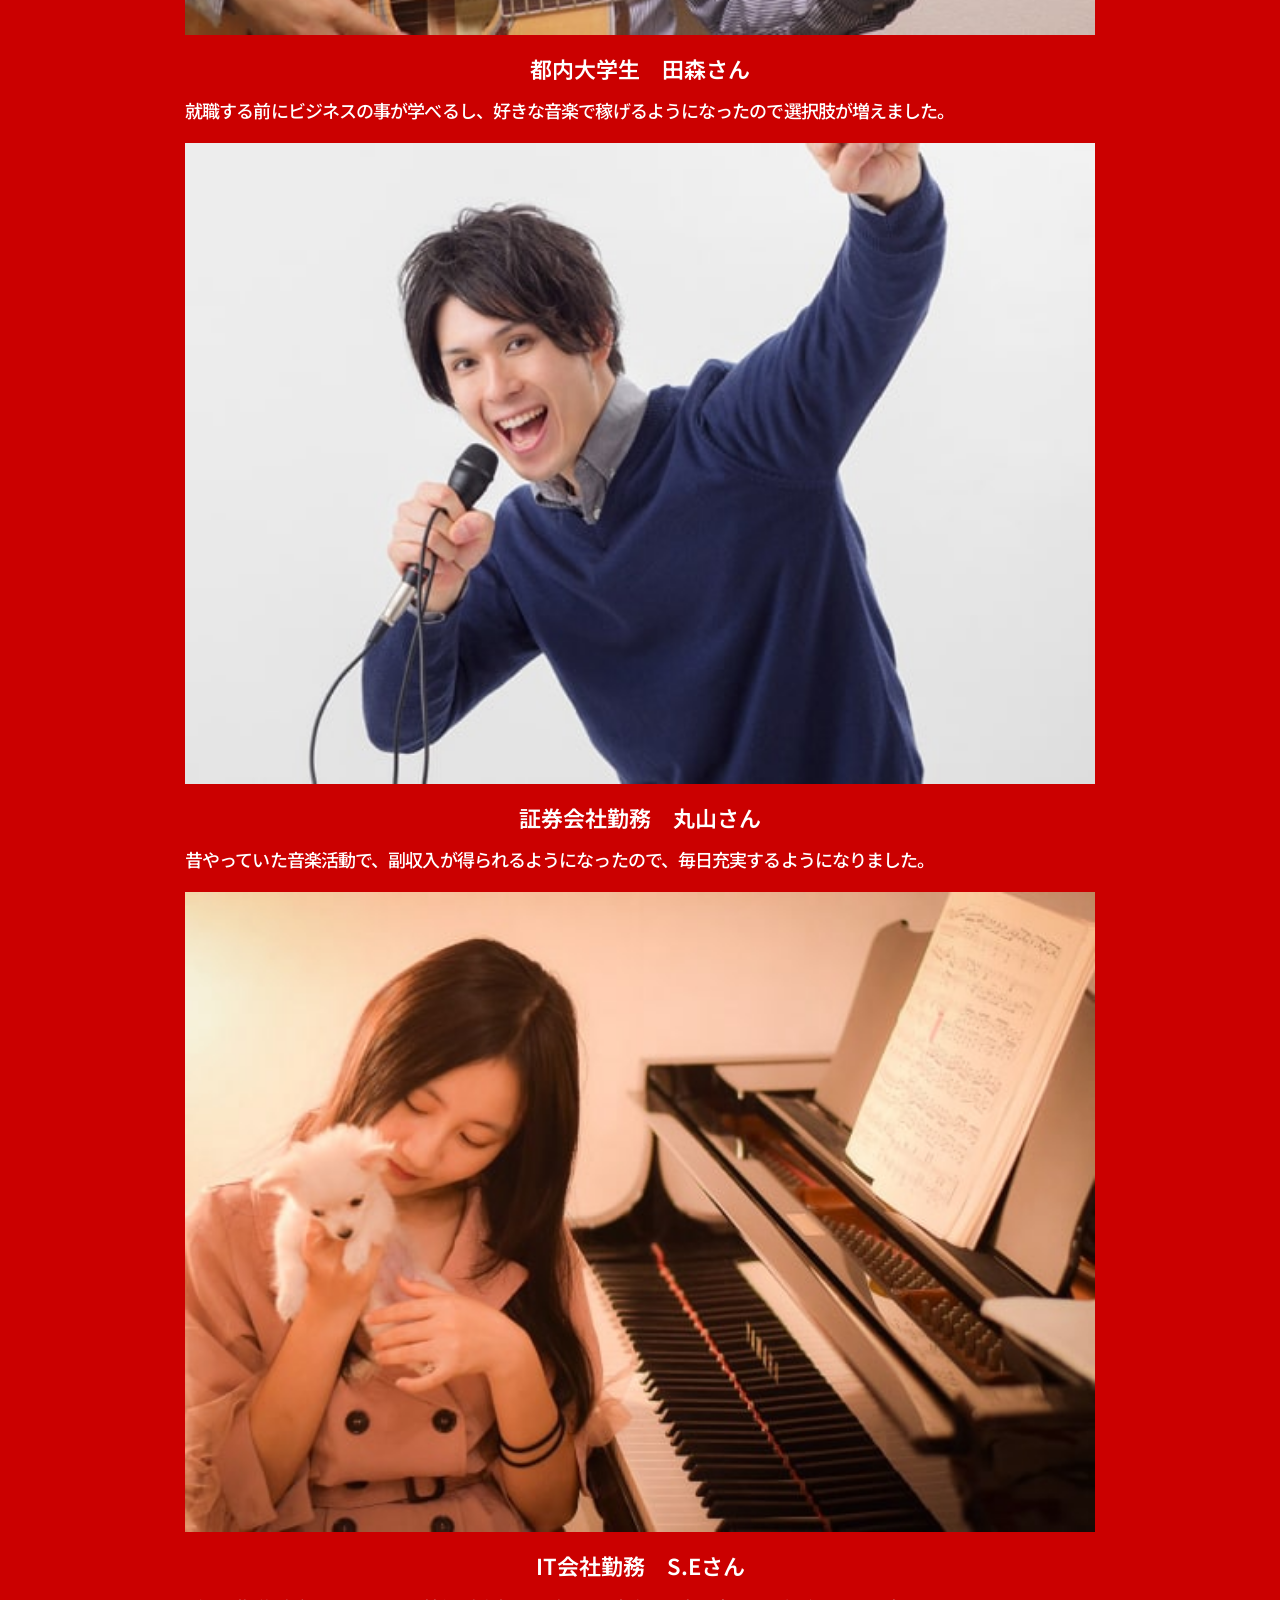
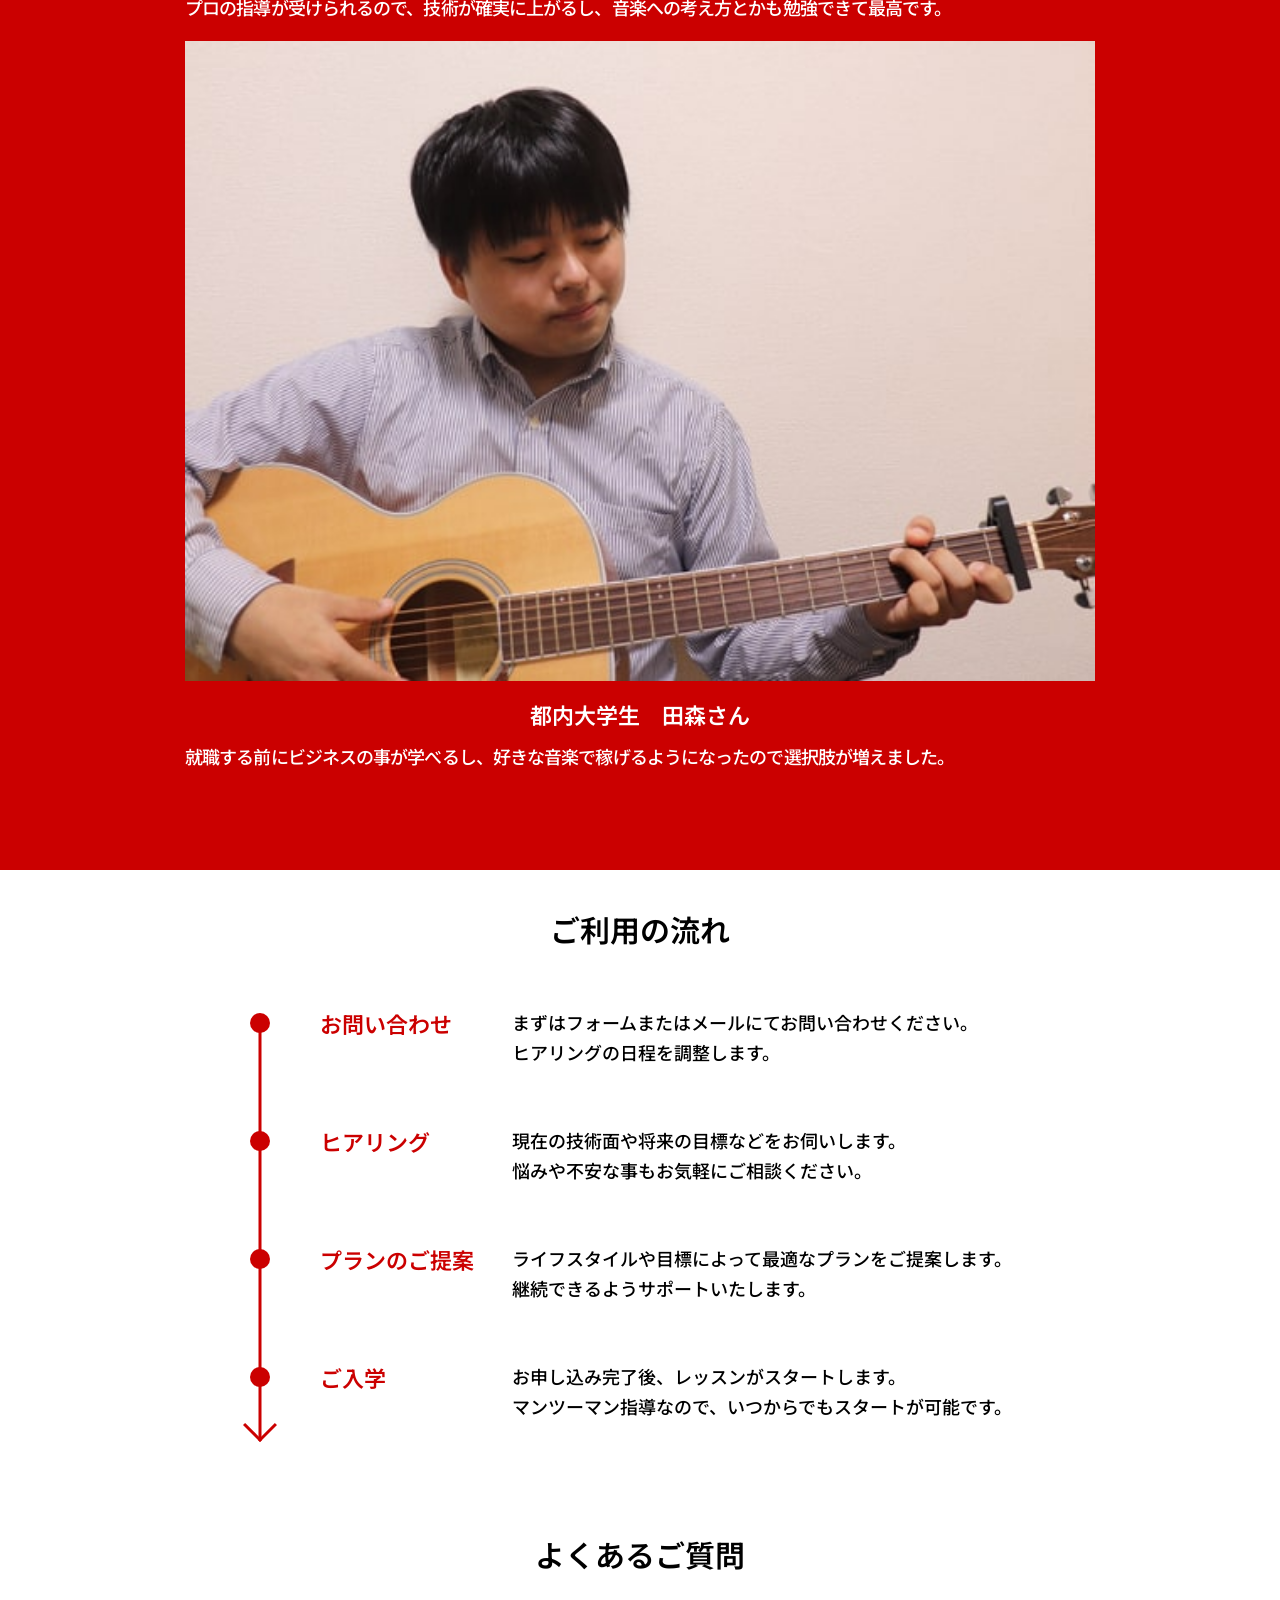
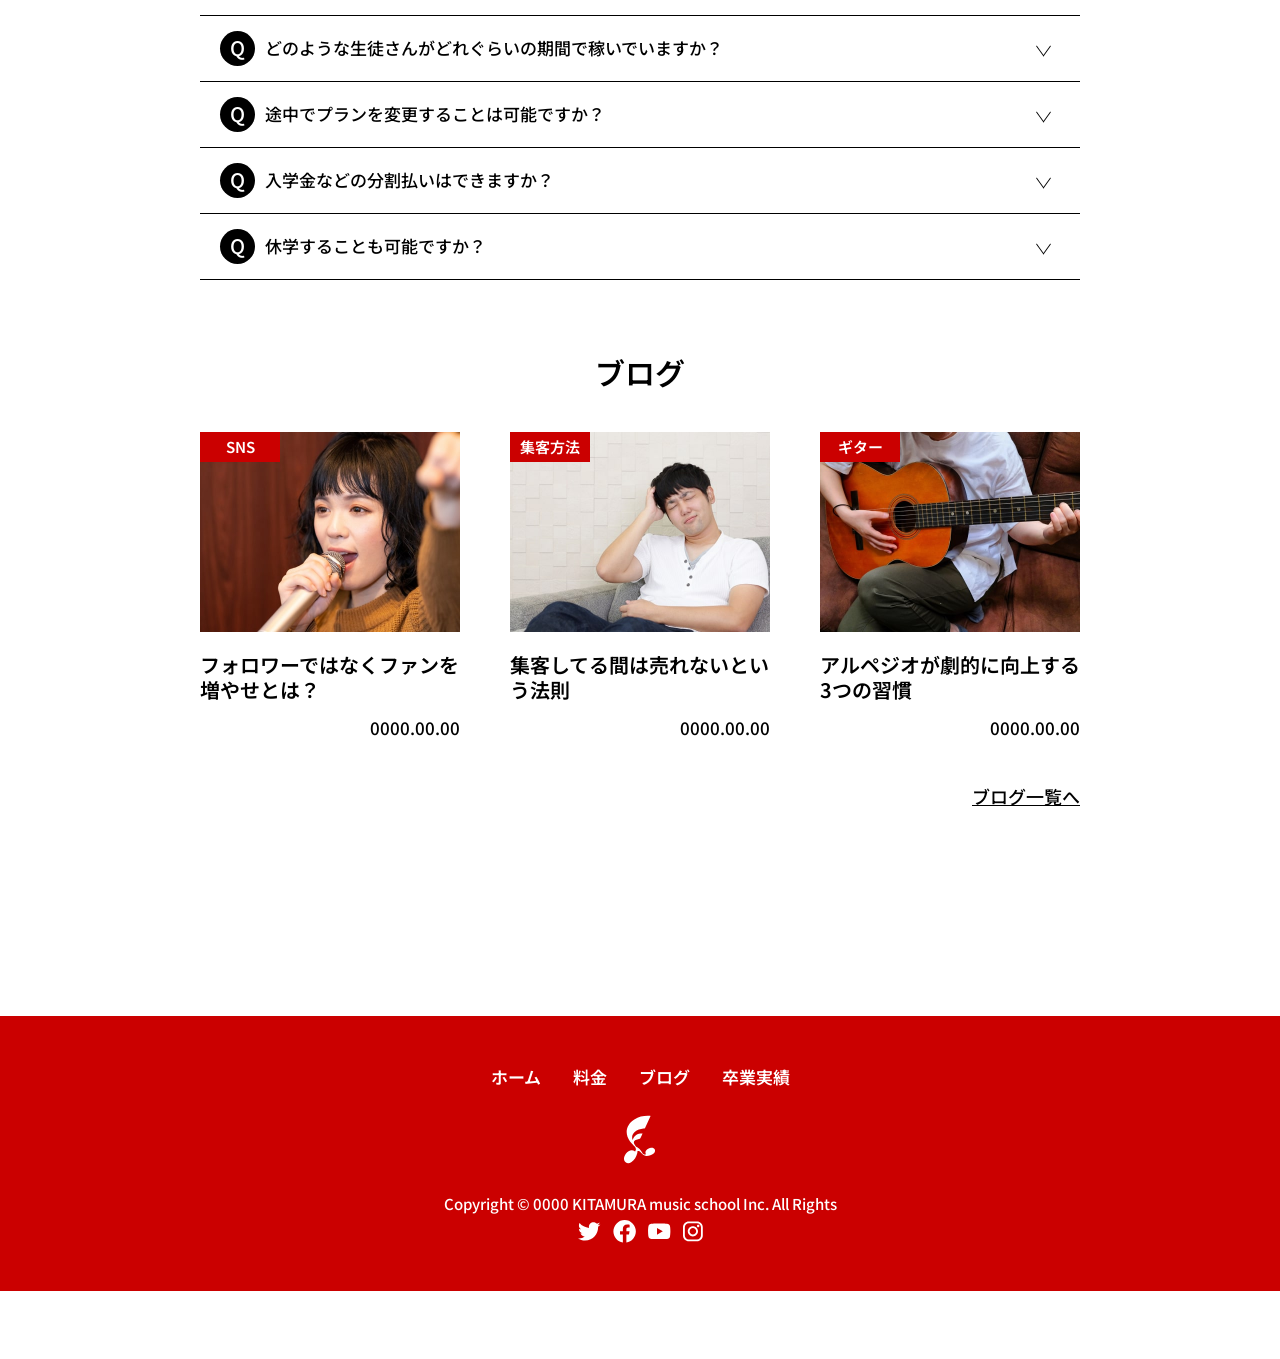
==== commit 7883b335: "js記述修正" ====
--- a/index.html
+++ b/index.html
@@ -364,7 +364,7 @@
                         <p class="c-category p-blog-card__category">
                             SNS
                         </p>
-                        <h3 class="p-blog-card__title">
+                        <h3 class="p-blog-card__title js-ellipsis25">
                             フォロワーではなくファンを増やせとは？
                         </h3>
                         <time datetime="0000-00-00" class="p-blog-card__date">
@@ -381,7 +381,7 @@
                         <p class="c-category p-blog-card__category">
                             集客方法
                         </p>
-                        <h3 class="p-blog-card__title">
+                        <h3 class="p-blog-card__title js-ellipsis25">
                             集客してる間は売れないという法則
                         </h3>
                         <time datetime="0000-00-00" class="p-blog-card__date">
@@ -398,7 +398,7 @@
                         <p class="c-category p-blog-card__category">
                             ギター
                         </p>
-                        <h3 class="p-blog-card__title">
+                        <h3 class="p-blog-card__title js-ellipsis25">
                             アルペジオが劇的に向上する3つの習慣
                         </h3>
                         <time datetime="0000-00-00" class="p-blog-card__date">
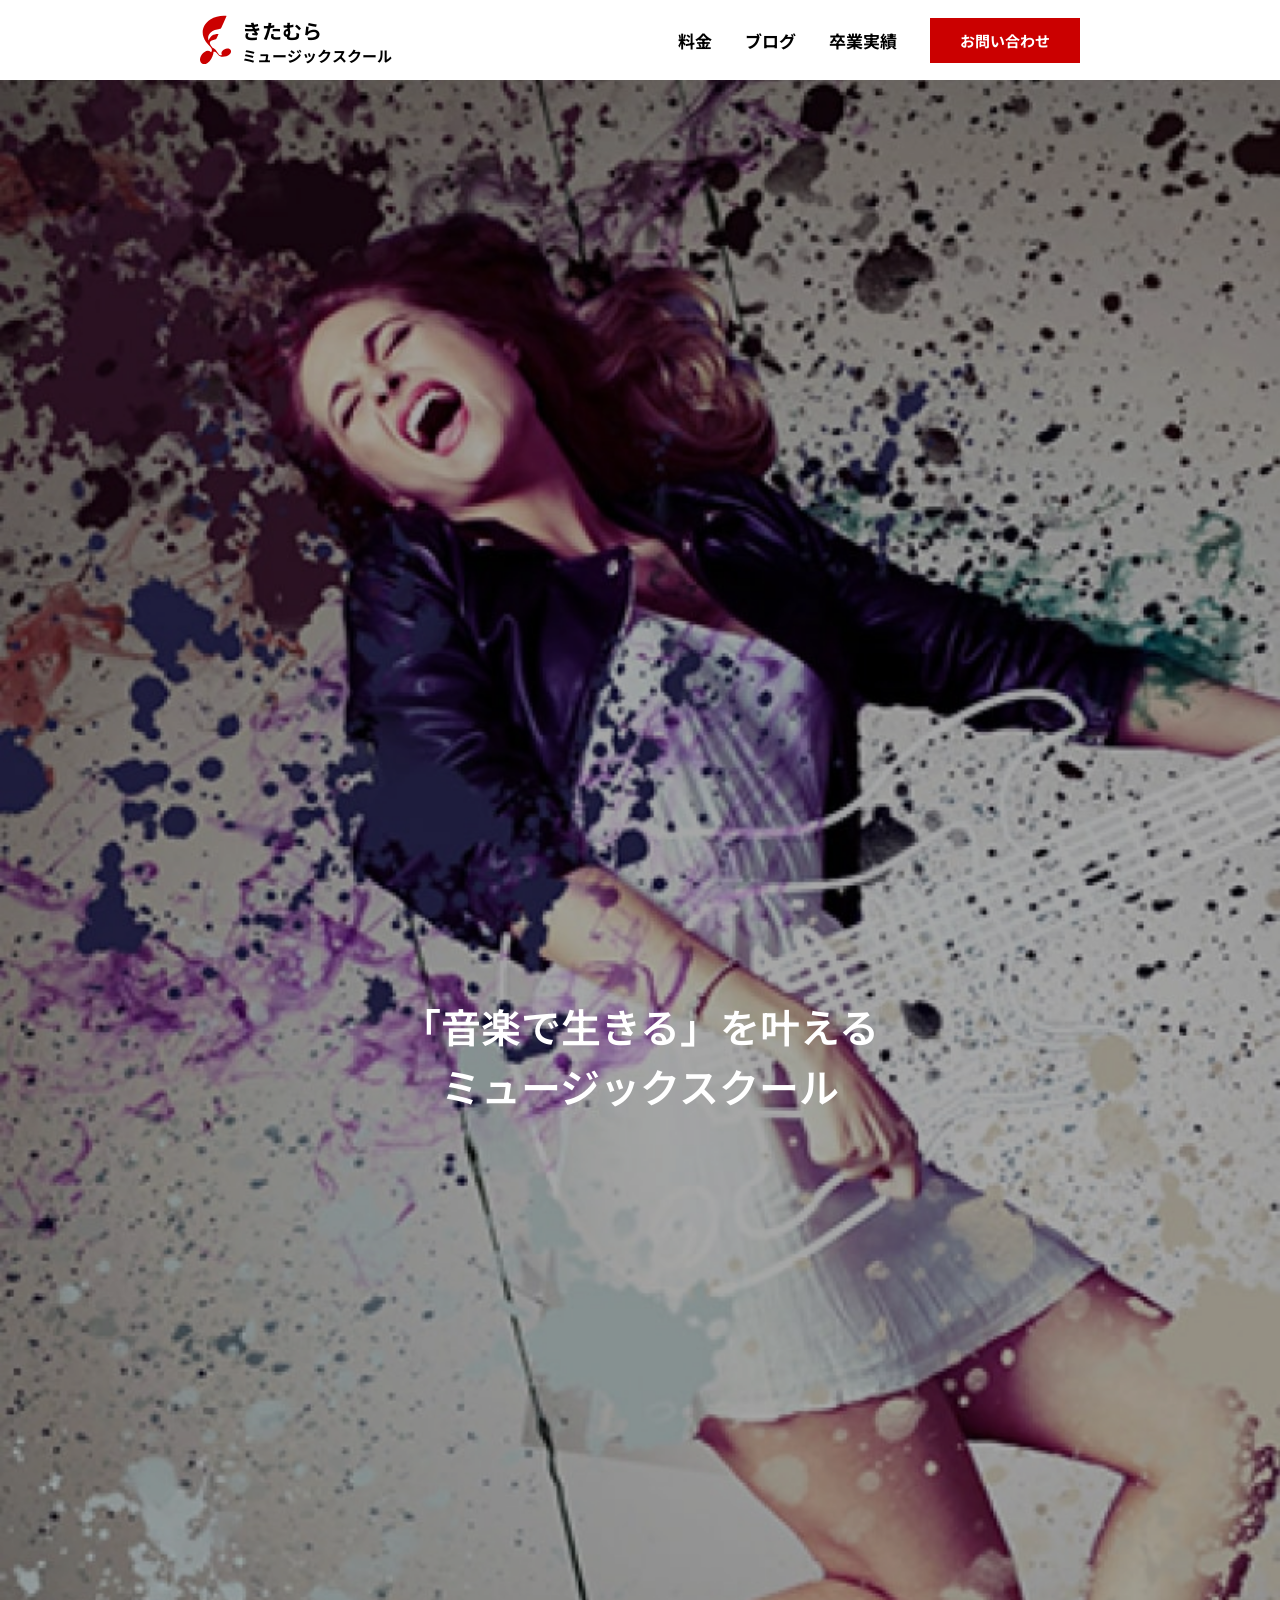
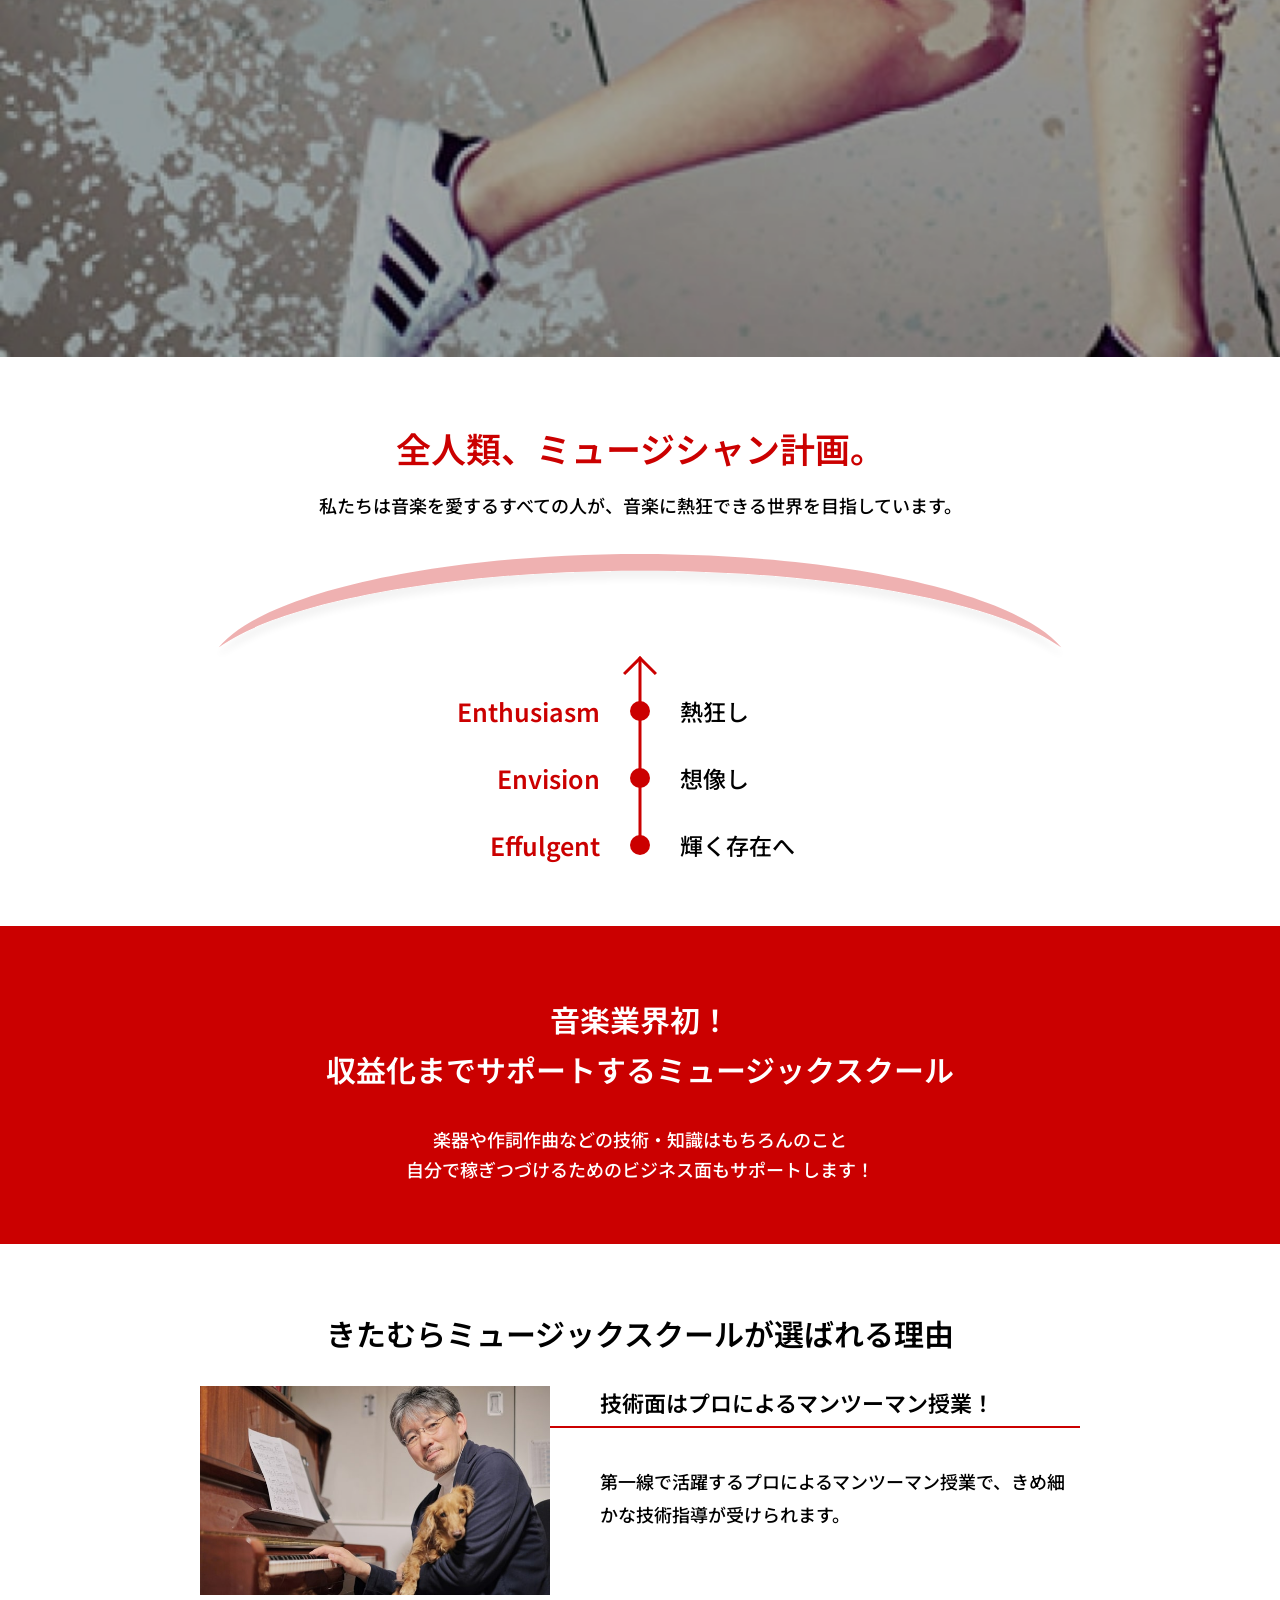
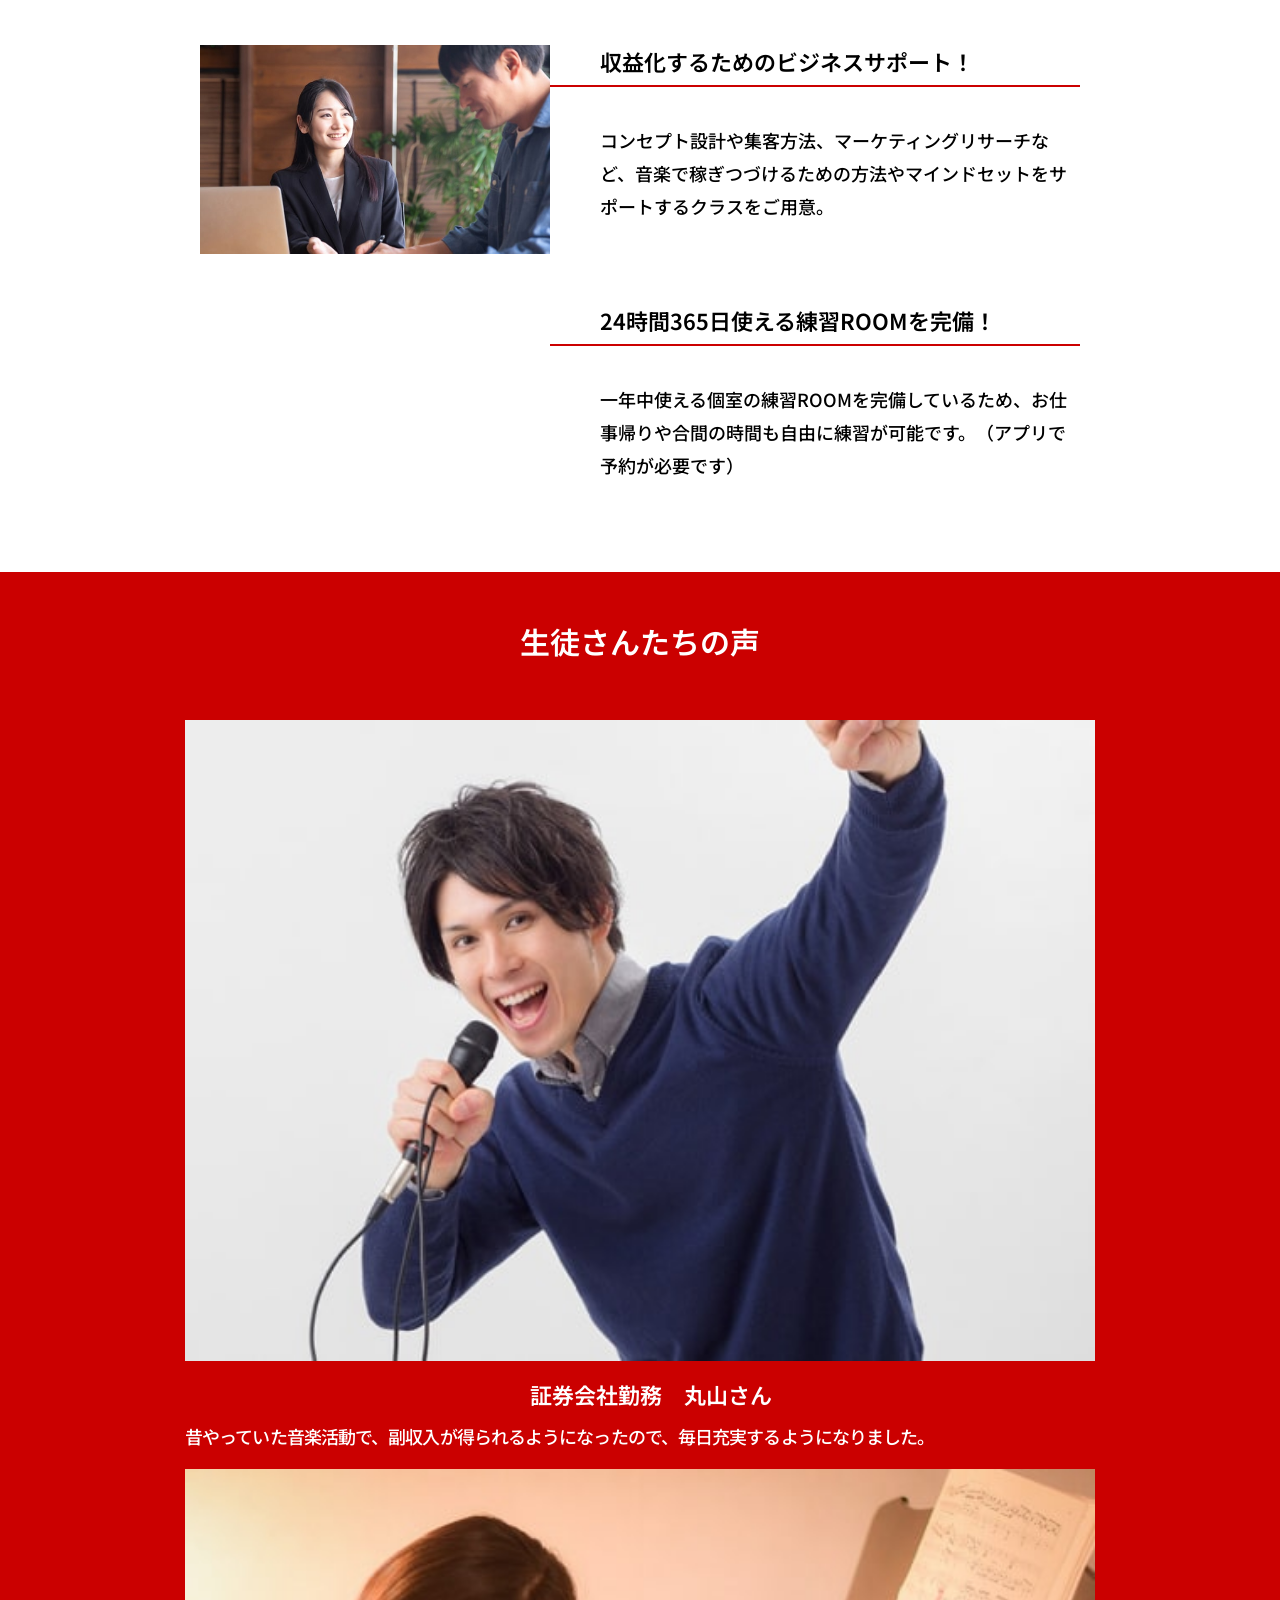
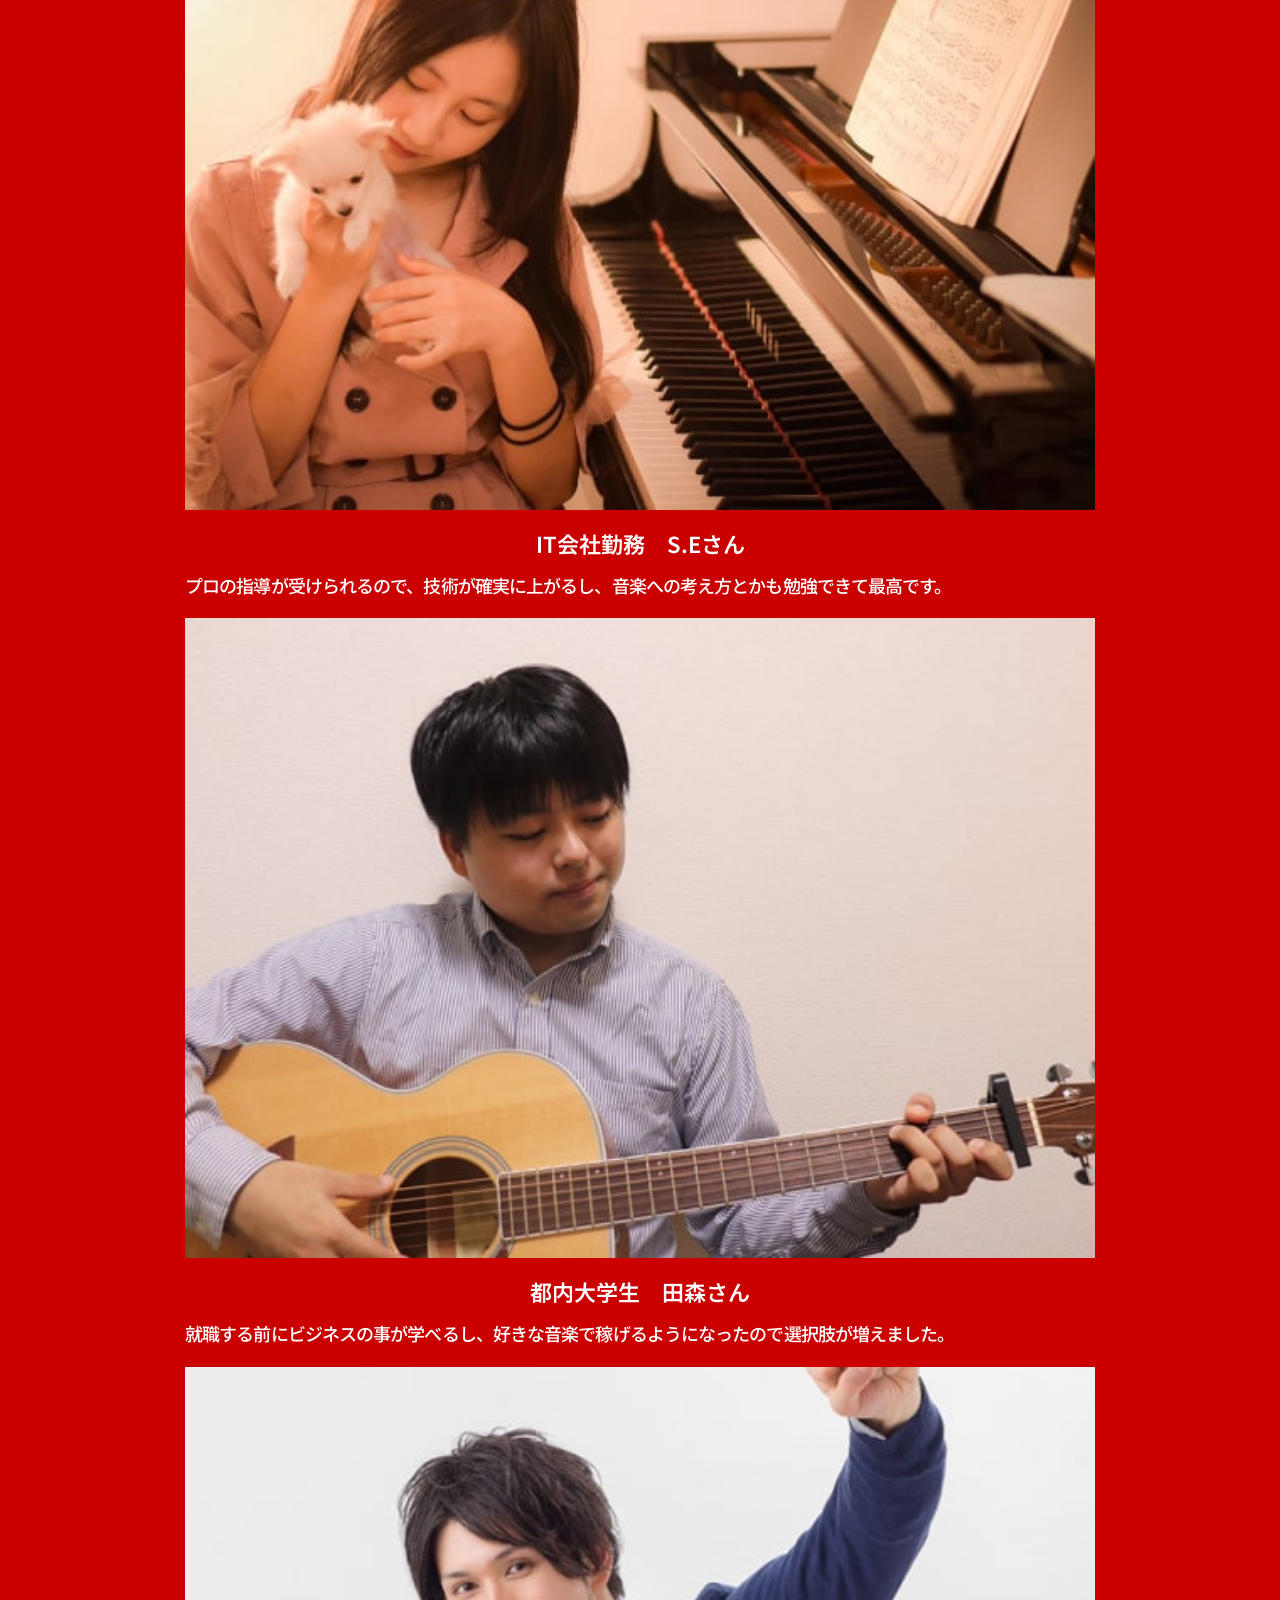
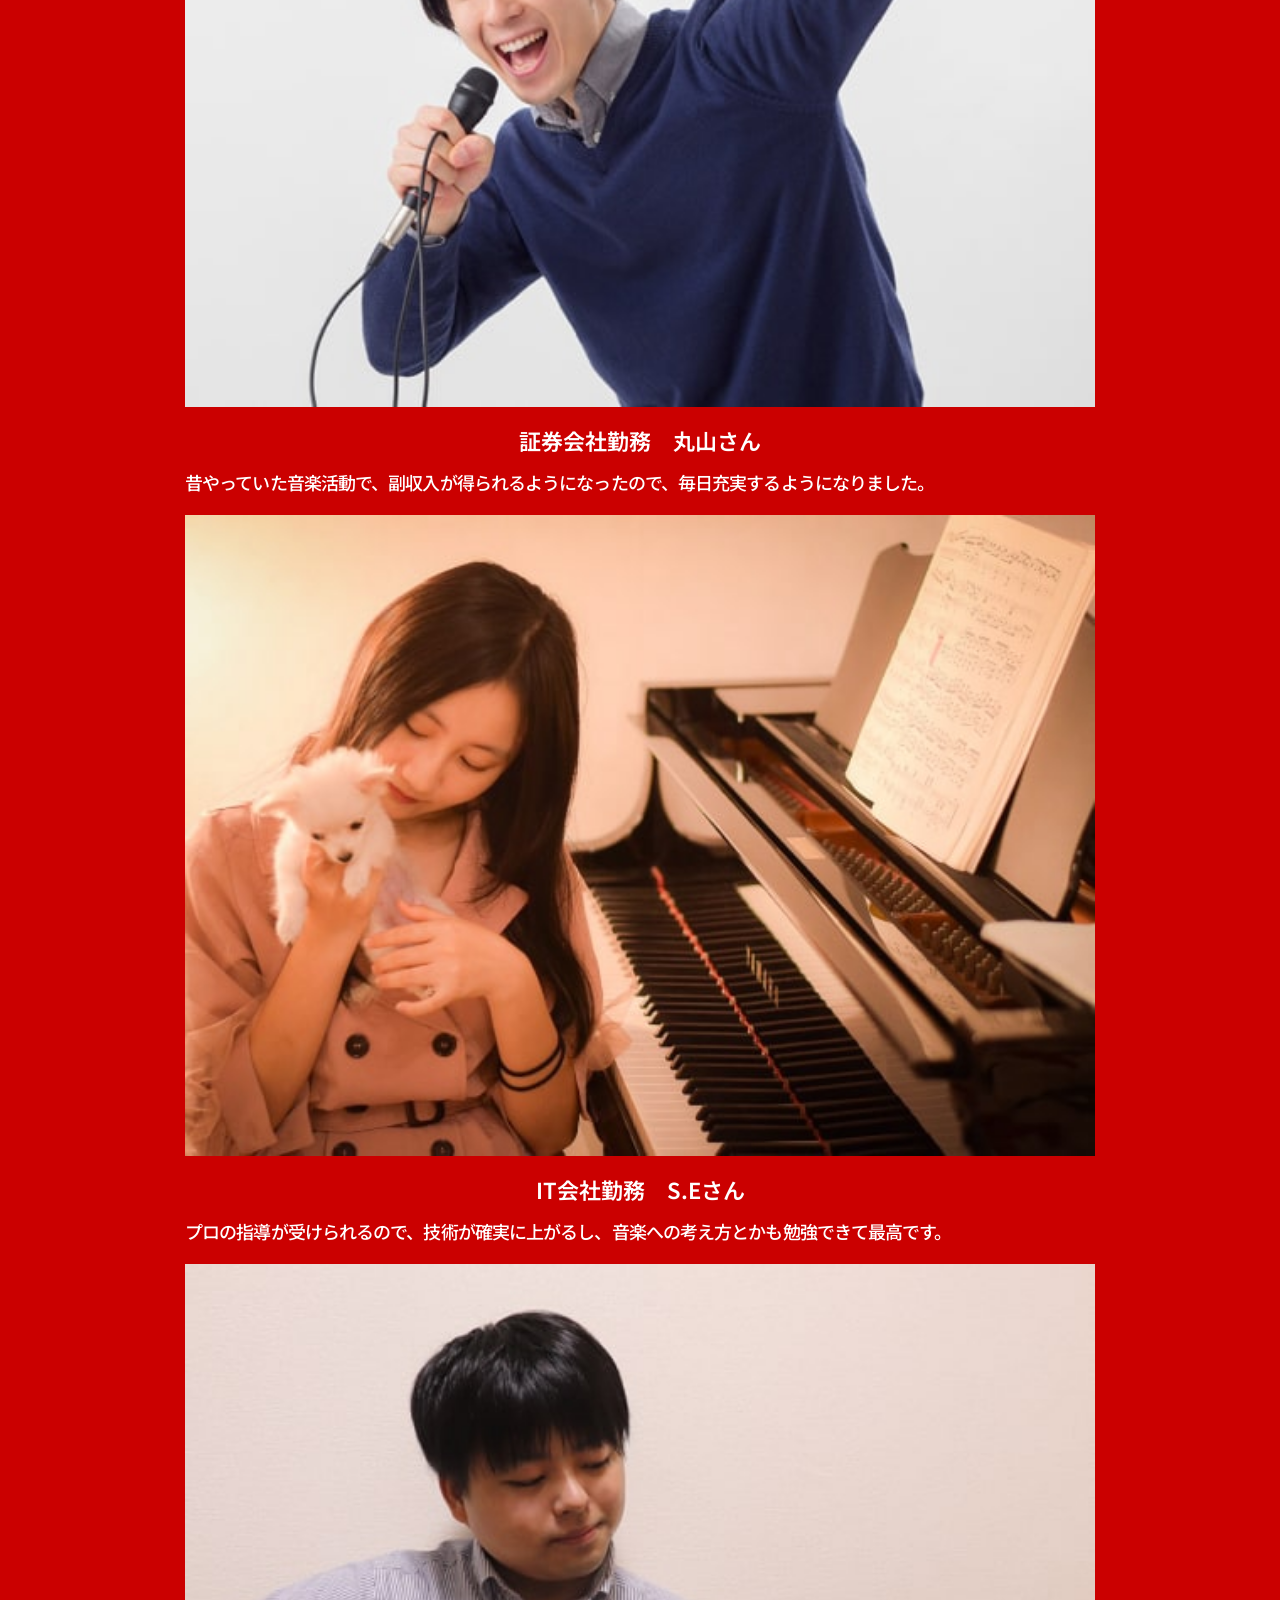
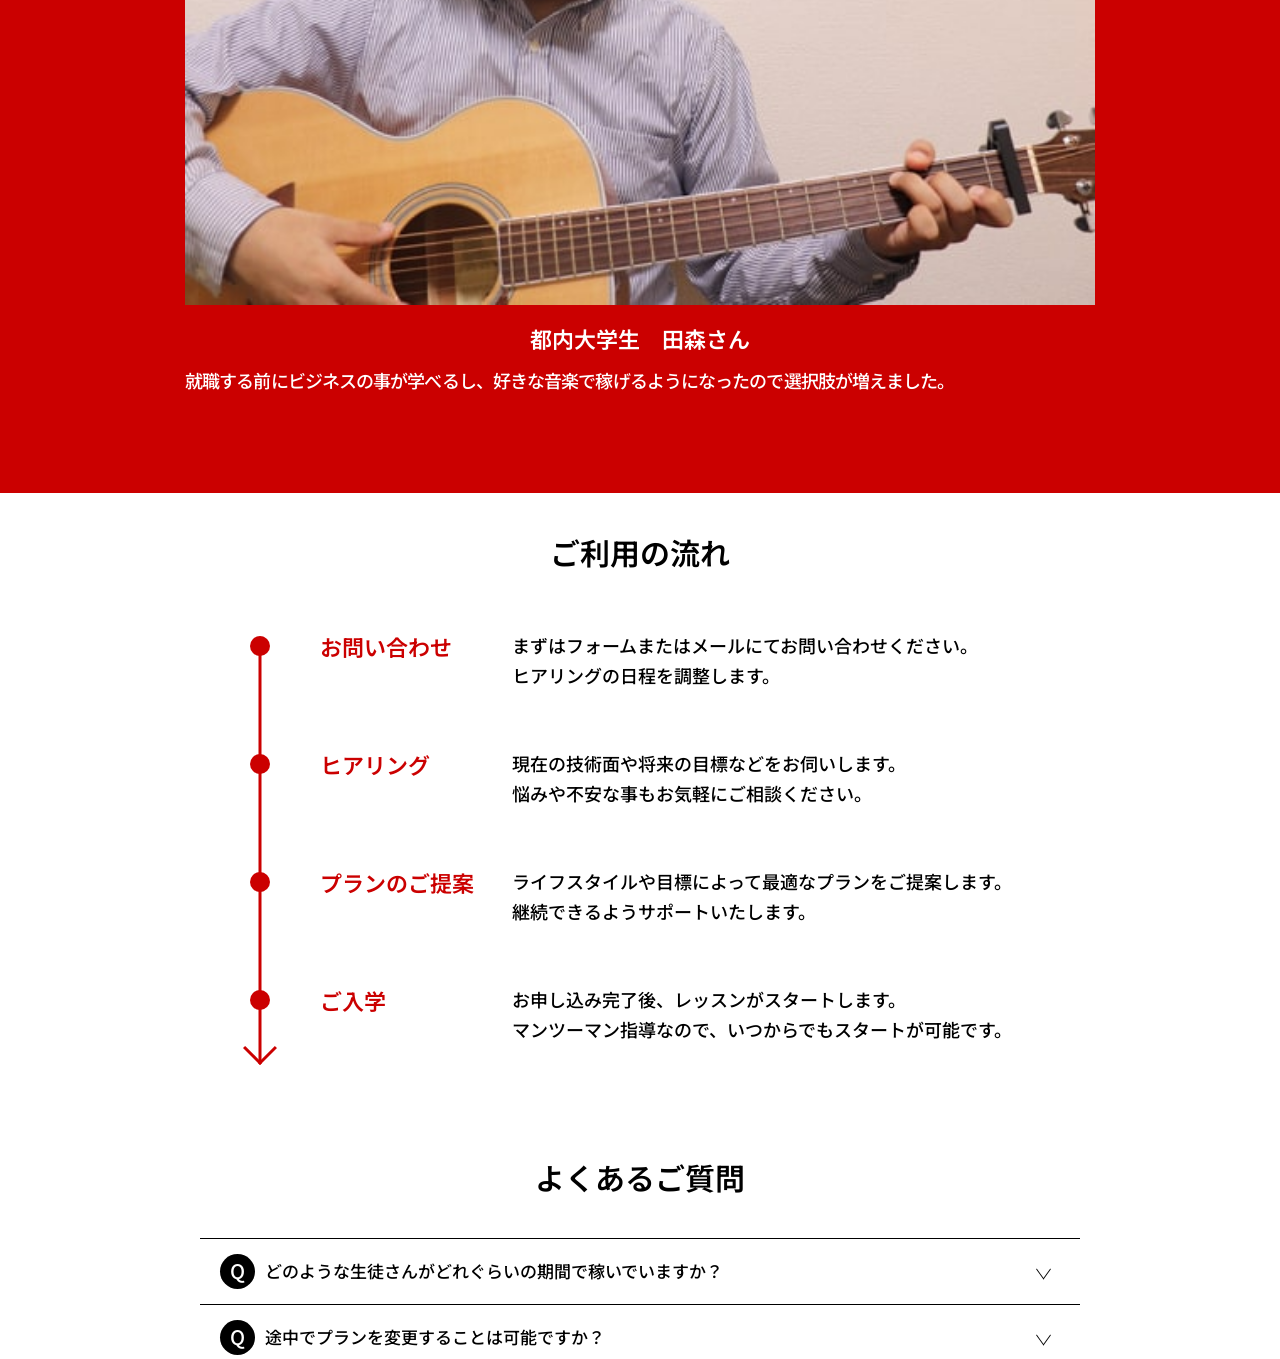
==== commit 2fb0a709: "カテゴリー文字数制限削除" ====
(no text change in the page or its own stylesheets)
